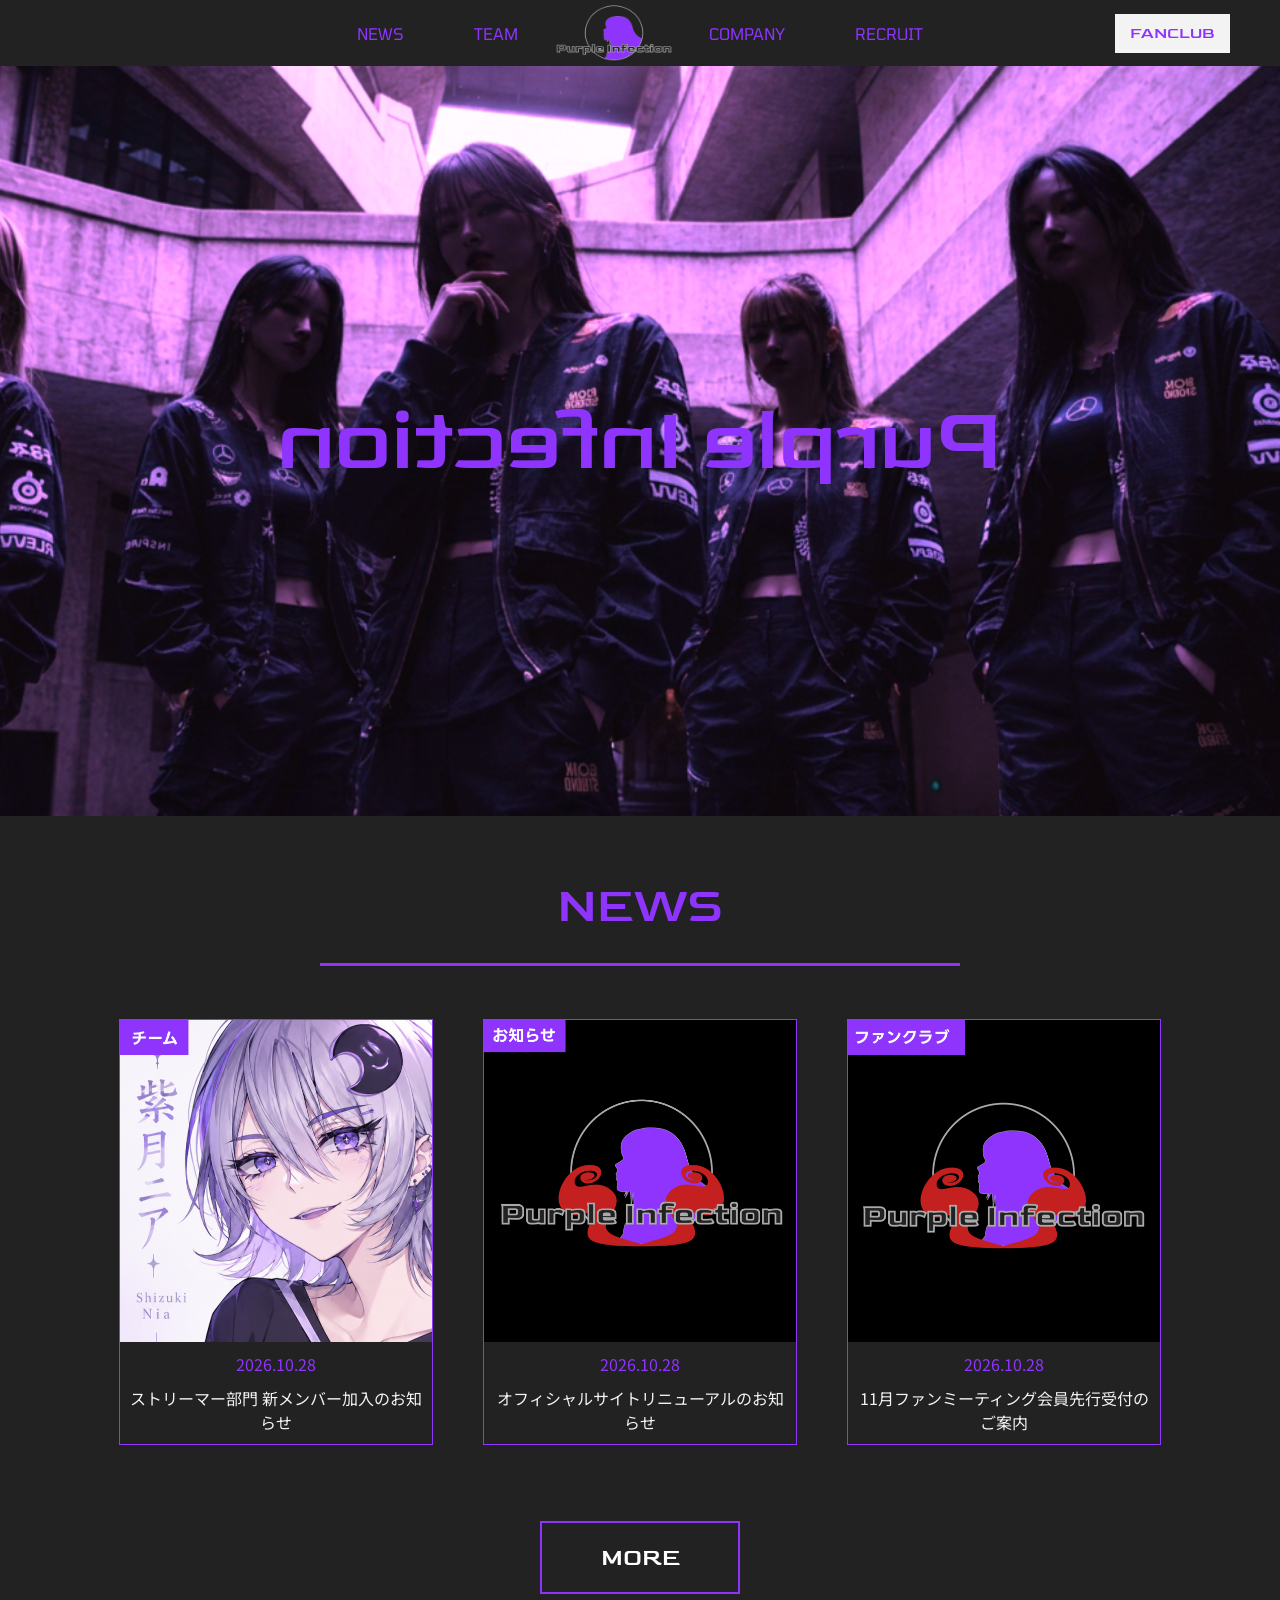
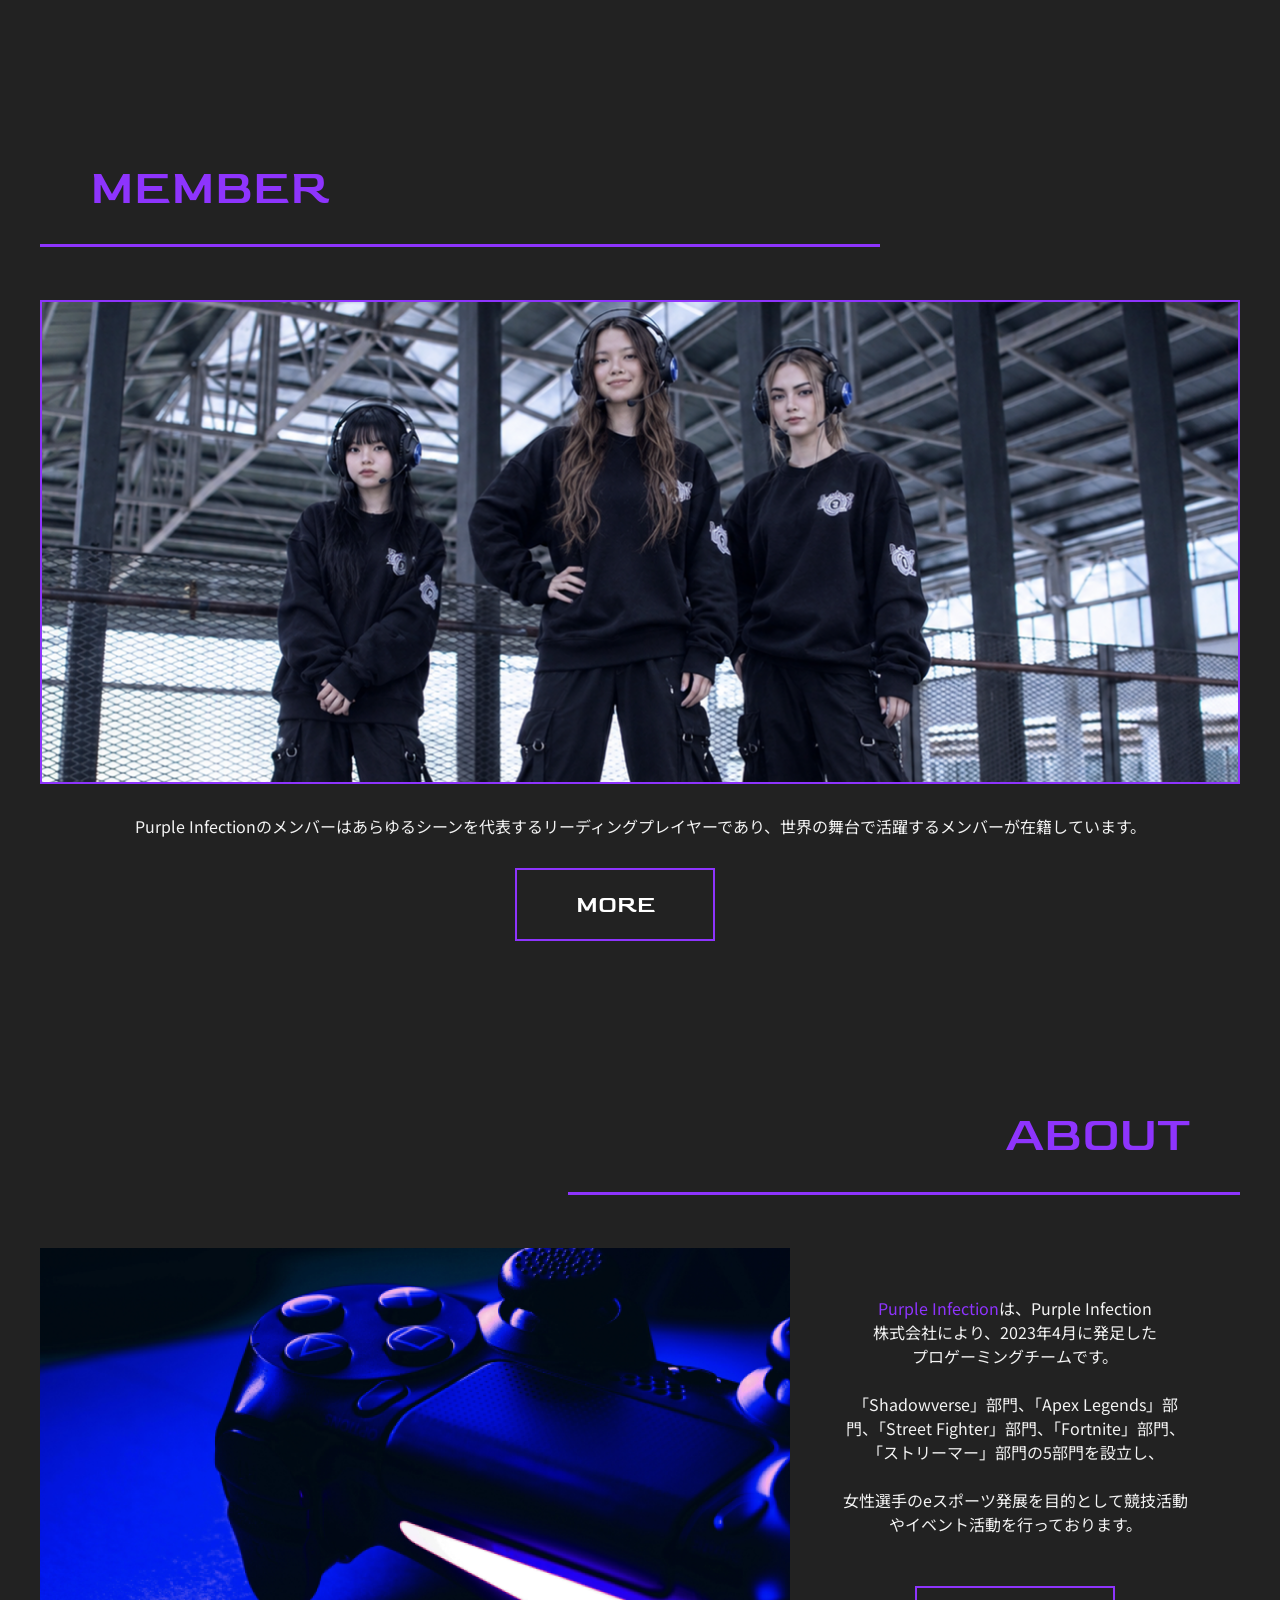
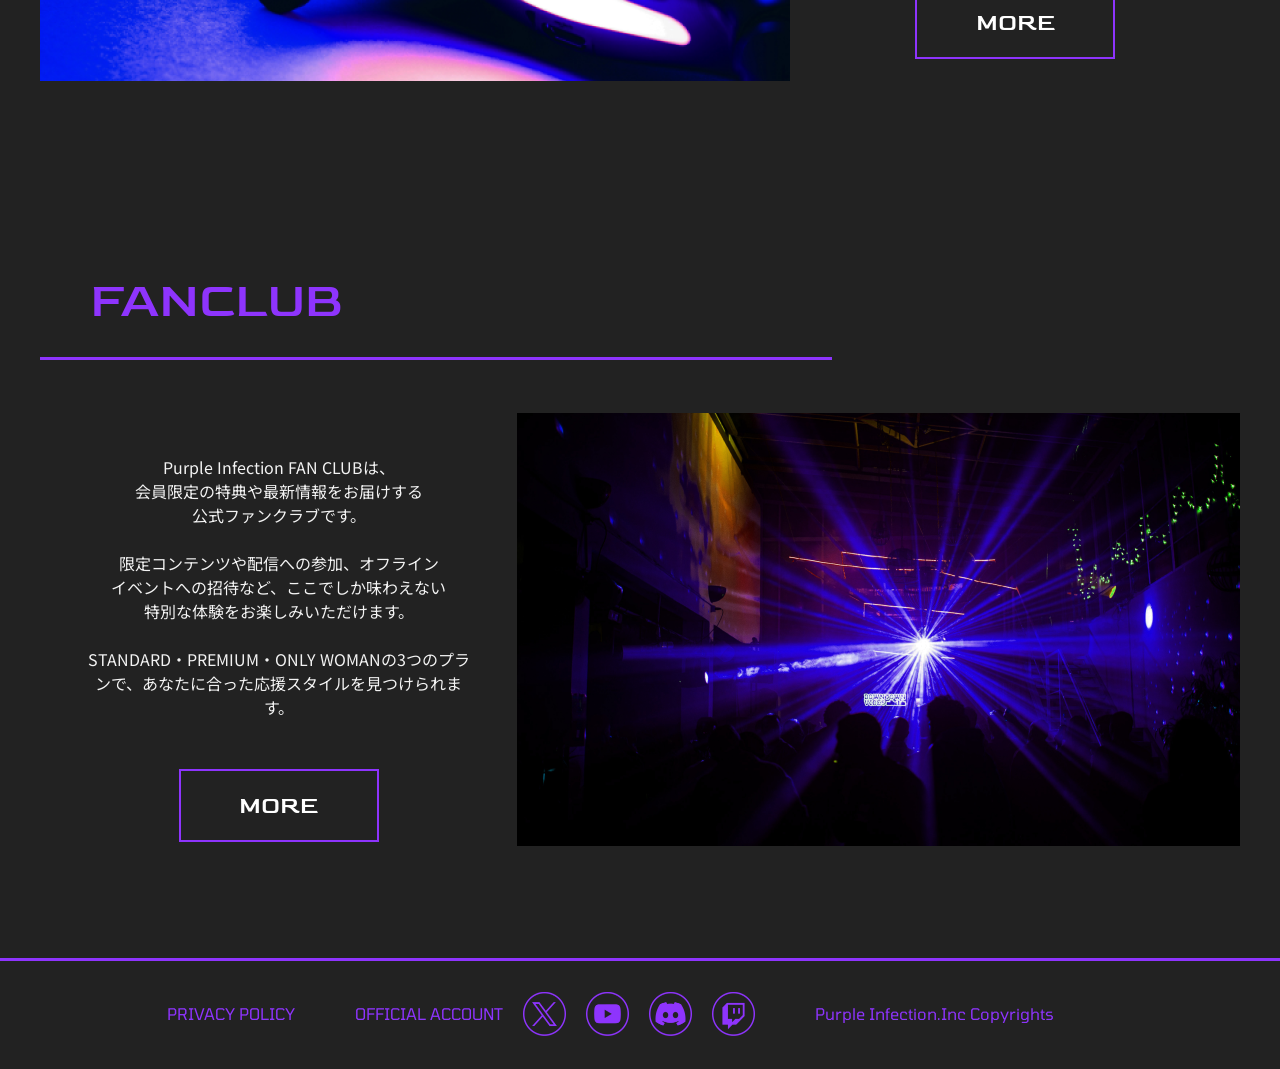
==== index.html @ f19fe0ed "tobi" ====
<!DOCTYPE HTML>
<html lang="ja">
<head>
<meta charset="utf-8">
<title>タイトル</title>
<link href="css/reset.css" rel="stylesheet">
<link href="css/style.css" rel="stylesheet">

<link rel="preconnect" href="https://fonts.googleapis.com">
<link rel="preconnect" href="https://fonts.gstatic.com" crossorigin>
<link href="https://fonts.googleapis.com/css2?family=Goldman:wght@400;700&family=LINE+Seed+JP&family=Noto+Sans+JP:wght@100..900&family=Tomorrow:ital,wght@0,100;0,200;0,300;0,400;0,500;0,600;0,700;0,800;0,900;1,100;1,200;1,300;1,400;1,500;1,600;1,700;1,800;1,900&display=swap" rel="stylesheet">

<!--jQuery本体-->
<script src="https://code.jquery.com/jquery-3.6.0.min.js" integrity="sha256-/xUj+3OJU5yExlq6GSYGSHk7tPXikynS7ogEvDej/m4=" crossorigin="anonymous"></script>

<!-- 必ず上のjQueryライブラリを読み込んでから -->
<script src="js/mgGlitch-sample/mgGlitch.min.js"></script>
<!-- 公式サイト -->
<!-- https://github.com/hmongouachon/mgGlitch -->

</head>

<body>
    <header class="header">
    <nav class="mega-menu-container">
        <ul class="nav-list">
            <li class="nav-item">
                <a href="#" class="nav-link">NEWS</a>
                <div class="mega-menu fade">
                    <div class="mega-menu-content">
                        <div class="mega-menu-section">
                            <ul>
                                <li><a href="/news_top/index.html">NEWS</a></li>
                            </ul>
                        </div>
                        <div class="mega-menu-section">
                            <ul>
                                <li><a href="/about/index.html">ABOUT</a></li>
                                <li><a href="/member/index.html">MEMBER</a></li>
                            </ul>
                        </div>
                        <div class="mega-menu-section">
                            <ul>
                                <li><a href="/company/index.html">COMPANY</a></li>
                                <li><a href="#">CONTACT</a></li>
                                <li><a href="/privacy/index.html">PRIVACY POLICY</a></li>
                            </ul>
                        </div>
                        <div class="mega-menu-section">
                            <ul>
                                <li><a href="/recruit/index.html">RECRUIT</a></li>
                            </ul>
                        </div>
                    </div>
                </div>
            </li>
            <li class="nav-item">
                <a href="/member/index.html" class="nav-link">TEAM</a>
                <div class="mega-menu fade">
                    <div class="mega-menu-content">
                        <div class="mega-menu-section">
                            <ul>
                                <li><a href="/news_top/index.html">NEWS</a></li>
                            </ul>
                        </div>
                        <div class="mega-menu-section">
                            <ul>
                                <li><a href="/about/index.html">ABOUT</a></li>
                                <li><a href="/member/index.html">MEMBER</a></li>
                            </ul>
                        </div>
                        <div class="mega-menu-section">
                            <ul>
                                <li><a href="/company/index.html">COMPANY</a></li>
                                <li><a href="#">CONTACT</a></li>
                                <li><a href="/privacy/index.html">PRIVACY POLICY</a></li>
                            </ul>
                        </div>
                        <div class="mega-menu-section">
                            <ul>
                                <li><a href="/recruit/index.html">RECRUIT</a></li>
                            </ul>
                        </div>
                    </div>
                </div>
            </li>

            <div class="logo-area">
                <a href="/index.html" class="logo-btn"><img src="/img/logo1.png" class="logo" width="121" height="64"></a>
            </div>

            <li class="nav-item" >
                <a href="#" class="nav-link">COMPANY</a>
                <div class="mega-menu fade">
                    <div class="mega-menu-content">
                        <div class="mega-menu-section">
                            <ul>
                                <li><a href="/news_top/index.html">NEWS</a></li>
                            </ul>
                        </div>
                        <div class="mega-menu-section">
                            <ul>
                                <li><a href="/about/index.html">ABOUT</a></li>
                                <li><a href="/member/index.html">MEMBER</a></li>
                            </ul>
                        </div>
                        <div class="mega-menu-section">
                            <ul>
                                <li><a href="/company/index.html">COMPANY</a></li>
                                <li><a href="#">CONTACT</a></li>
                                <li><a href="/privacy/index.html">PRIVACY POLICY</a></li>
                            </ul>
                        </div>
                        <div class="mega-menu-section">
                            <ul>
                                <li><a href="/recruit/index.html">RECRUIT</a></li>
                            </ul>
                        </div>
                    </div>
                </div>
            </li>
            <li class="nav-item">
                <a href="#" class="nav-link">RECRUIT</a>
                <div class="mega-menu fade">
                    <div class="mega-menu-content">
                        <div class="mega-menu-section">
                            <ul>
                                <li><a href="/news_top/index.html">NEWS</a></li>
                            </ul>
                        </div>
                        <div class="mega-menu-section">
                            <ul>
                                <li><a href="/about/index.html">ABOUT</a></li>
                                <li><a href="/member/index.html">MEMBER</a></li>
                            </ul>
                        </div>
                        <div class="mega-menu-section">
                            <ul>
                                <li><a href="/company/index.html">COMPANY</a></li>
                                <li><a href="#">CONTACT</a></li>
                                <li><a href="/privacy/index.html">PRIVACY POLICY</a></li>
                            </ul>
                        </div>
                        <div class="mega-menu-section">
                            <ul>
                                <li><a href="/recruit/index.html">RECRUIT</a></li>
                            </ul>
                        </div>
                    </div>
                </div>
            </li>
            <li class="nav-item-cta">
                <a href="/fanclub/index.html" class="nav-link-cta">FANCLUB</a>
            </li>
        </ul>
    </nav>
    </header> 
    
    <div id="mv">
            <div id="mv-image">
                <h1>Purple Infection</h1>
            </div>
    </div>


    <section class="news_top">
        <h2 class="section_header">NEWS</h2>
        <hr class="top_news_line"></hr>

        <div class="news_content">
            <div class="news_flame">
                <div class="news_icon">
                    <img src="img/top-news1.png" alt="" width="312" height="322" >
                </div>
                <div class="news_text_area">
                    <p class="release">2026.10.28</p>
                    <p>ストリーマー部門 新メンバー加入のお知らせ</p>
                </div>
            </div>
            <div class="news_flame">
                <div class="news_icon">
                    <img src="img/top-news2.png" alt="" width="312" height="322" >                    
                </div>
                <div class="news_text_area">
                    <p class="release">2026.10.28</p>
                    <p>オフィシャルサイトリニューアルのお知らせ</p>
                </div>
            </div>
            <div class="news_flame">
                <div class="news_icon">
                    <img src="img/top-news3.png" alt="" width="312" height="322" >                    
                </div>
                <div class="news_text_area">
                    <p class="release">2026.10.28</p>
                    <p>11月ファンミーティング会員先行受付のご案内</p>
                </div>
            </div>
        </div>

        <div class="btn_area">
            <a href="/news_top/index.html" class="explore_btn"><span class="explore_text">MORE</span></a>
        </div>
    </section>


    <section class="member_top">
        <h2 class="section_header">MEMBER</h2>
        <hr class="top_member_line"></hr>

        <div class="member_content">
            <img src="/img/top-member.png" width="1200" height="484">
            <p>Purple Infectionのメンバーはあらゆるシーンを代表するリーディングプレイヤーであり、世界の舞台で活躍するメンバーが在籍しています。</p>
        </div>

        <div class="member_btn">
            <div class="btn_area">
                <a href="/member/index.html" class="explore_btn"><span class="explore_text">MORE</span></a>
            </div>
        </div>
    </section>


    <section class="about_top">
        <h2 class="section_header">ABOUT</h2>
        <hr class="top_about_line"></hr>

        <div class="about_content">
            
            <div class="about_left">
                <img src="/img/top-about.png" width="750" height="433" >
            </div>

            <div class="about_right">
                <p><span>Purple Infection</span>は、Purple Infection<br>株式会社により、2023年4月に発足した<br>プロゲーミングチームです。<br><br>「Shadowverse」部門、「Apex Legends」部門、「Street Fighter」部門、「Fortnite」部門、<br>「ストリーマー」部門の5部門を設立し、<br><br>女性選手のeスポーツ発展を目的として競技活動やイベント活動を行っております。</p>

                <div class="about_btn">
                    <div class="btn_area">
                        <a href="/about/index.html" class="explore_btn"><span class="explore_text">MORE</span></a>
                    </div>
                </div>
            </div>
        </div>
    </section>



    <section class="fanclub_top">
        <h2 class="section_header">FANCLUB</h2>
        <hr class="top_fanclub_line"></hr>

        <div class="fanclub_content">
            
            <div class="fanclub_left">
                <p>Purple Infection FAN CLUBは、<br>会員限定の特典や最新情報をお届けする<br>公式ファンクラブです。<br><br>限定コンテンツや配信への参加、オフライン<br>イベントへの招待など、ここでしか味わえない<br>特別な体験をお楽しみいただけます。<br><br>STANDARD・PREMIUM・ONLY WOMANの3つのプランで、あなたに合った応援スタイルを見つけられます。</p>

                <div class="fanclub_btn">
                    <div class="btn_area">
                        <a href="/fanclub/index.html" class="explore_btn"><span class="explore_text">MORE</span></a>
                    </div>
                </div>
            </div>

            <div class="fanclub_right">
                <img src="img/top-fanclub.png" width="723" height="433">
            </div>
        </div>
    </section>

    <footer>
        <hr class="top_footer_line"></hr>
        <div class="footer_area">
            <ul class="footer_list">
                <li><a href="/privacy/index.html">PRIVACY POLICY</a></li>
                <li><p>OFFICIAL ACCOUNT</p></li>
                <li><a href="#"><img src="/img/x_logo.png" width="43" height="44"></a></li>
                <li><a href="#"><img src="/img/youtube_logo.png" width="43" height="44" ></a></li>
                <li><a href="#"><img src="/img/discord_logo.png" width="43" height="44"></a></li>
                <li><a href="#"><img src="/img/twitch_logo.png" width="43" height="44"></a></li>
                <li><p>Purple Infection.Inc Copyrights</p></li>
                <li></li>
            </ul>
        </div>
    </footer>


    <script>
        $(function(){
            $('#mv-image').mgGlitch({
                // trueならプラグインを終了
                destroy : false, 
                // falseならグリッチ処理を停止
                glitch: true, 
                // falseなら拡縮を終了
                scale: false, 
                // falseで画像の混乱を終了  
                blend : true, 
                // エフェクトタイプを指定
                blendModeType : "overlay",
                // 1つ目のグリッチ用要素の最短ディレイ秒数
                glitch1TimeMin : 400, 
                // 1つ目のグリッチ用要素の最長ディレイ秒数
                glitch1TimeMax : 900,
                // 2つ目のグリッチ用要素の最短ディレイ秒数
                glitch2TimeMin : 120, 
                // 2つ目のグリッチ用要素の最長ディレイ秒数
                glitch2TimeMax : 400, 
                zIndexStart: 3
            });
        });
    </script>

</body>

</html>
---- css/style.css ----
@charset "utf-8";
/* CSS Document */

header a:link{text-decoration: none;color:#8E34FD;}
header a:visited{text-decoration: none;color:#8E34FD;}
header a:hover{text-decoration: none;color: #F3F3F3; background-color:#8E34FD;}
header a:active{text-decoration: none;color: #F3F3F3;}

a{
    text-decoration: none;
}

body{
    background-color: #222222;
}


/* ----------------------------
            ヘッダー
--------------------------------*/
header {
    position: sticky;
    top: 0;
    z-index: 9999;
}

.mega-menu-container {
    background: #222222;
    padding: 0 20px;
}

.nav-list {
    list-style: none;
    display: flex;
    align-items: center;
    justify-content: center;
}

/* .nav-item {
    position: relative;
}
 */
.nav-link {
    display: block;
    padding: 20px 15px;
    color: #8E34FD;
    text-decoration: none;
    font-weight: 500;
    transition: background-color 0.3s ease;
    margin:0 20px;

    font-family: "Tomorrow", sans-serif;
    font-weight: 400;
    font-style: normal;
}


.nav-link:hover {
    background: rgba(255, 255, 255, 0.1);
}

.mega-menu {
    position: absolute;
    top: 64px;
    left: 50%;
    transform: translateX(-50%) translateY(-10px);
    width: 100vw;
    background: #222222;
    border-top: 1px solid #e1e5e9;
    box-shadow: 0 8px 25px rgba(0, 0, 0, 0.15);
    opacity: 0;
    visibility: hidden;
    transition: all 0.3s ease;
    z-index: 1000;
}

.nav-item:hover .mega-menu {
    opacity: 1;
    visibility: visible;
    transform: translateX(-50%) translateY(0);
}

.mega-menu-content {
    display: flex;
    padding: 30px;
}

.mega-menu-section:nth-child(1){
    margin-left: 400px;
}

.mega-menu-section:nth-child(2){
    margin-left: 80px;
}

.mega-menu-section:nth-child(3){
    margin-left: 175px;
}

.mega-menu-section:nth-child(4){
    margin-left: 32px;
}

.mega-menu-section ul {
    list-style: none;
}

.mega-menu-section li {
    margin: 8px 0;
}

.mega-menu-section a {
    color: #8E34FD;
    text-decoration: none;
    font-size: 14px;
    transition: color 0.2s ease;

    font-family: "Tomorrow", sans-serif;
    font-weight: 400;
    font-style: normal;
}

.mega-menu-section a:hover {
    color: #667eea;
}

.logo{
    margin-top: 2px;
}

.logo-btn a:link {
    text-decoration: none;
}
.logo-btn a:hover {
    text-decoration: none;
}
.logo-btn a:link{text-decoration: none;color:#8E34FD;}
.logo-btn a:visited{text-decoration: none;color:#8E34FD;}
.logo-btn a:hover{text-decoration: none;color: #F3F3F3; background-color:#8E34FD;}
.logo-btn a:active{text-decoration: none;color: #F3F3F3;}


.nav-item-cta{
    position: absolute;
    right: 0;
    margin-right: 50px;
    background-color: #F3F3F3;
    height: fit-content;
}

.nav-link-cta {
    display: block;
    padding: 10px 15px;
    color: #8E34FD;
    text-decoration: none;
    font-weight: 500;
    transition: background-color 0.3s ease;

    font-family: "Goldman", sans-serif;
    font-weight: 400;
    font-style: normal;
}



/* ----------------------------
            フッター
--------------------------------*/
.footer_area{
    height: 75px;
    padding: 10px 80px;
}

.footer_list{
    display: flex;
    gap: 60px;
    justify-content: center;
    list-style: none;

    a{
        font-family: "Tomorrow", sans-serif;
        font-weight: 400;
        font-style: normal;
        color: #8E34FD;
    }

    p{
        font-family: "Tomorrow", sans-serif;
        font-weight: 400;
        font-style: normal;
        color: #8E34FD;
    }

    img{
        margin-left: -40px;
        margin-top: -12px;
    }
}

.top_footer_line{
    width: 100%;
    margin-bottom: 33px;
}




/* ----------------------------
            mv
--------------------------------*/
#mv{
    width: 100%;
    height: fit-content;
    background-color: #222222;
}

#mv-image{
    width: 100%;
    height: 750px;
    background-image: url(/img/mv.png);
    background-size: cover;
    position: absolute;
    right: 0;
    left: 0;
    margin: 0 auto;
    display: flex;
    flex-direction: column;
    justify-content: center;
    align-items: center;
}

h1{
    font-size: 88px;
    color: #8E34FD;
    font-family: "Goldman", sans-serif;
    font-weight: 500;
    font-style: normal;
}



/* ----------------------------
            TOP共通
--------------------------------*/
.section_header{
    font-size: 48px;
    color: #8E34FD;
    font-family: "Goldman", sans-serif;
    font-weight: 500;
    font-style: normal;
    margin-bottom: 15px;
}

p{
    font-size: 16px;
    color:#F3F3F3;
    font-family: "Noto Sans JP", sans-serif;
    font-weight: 400;
    font-style: normal;
    text-align: center;
}



/* ----------------------------
            TOP_NEWS
--------------------------------*/
.news_top{
    margin-top: 800px;
    margin-bottom: 150px;

    h2{
    text-align: center;
    }
}

hr{
    background-color:#8E34FD;
    border: none;
    height: 3px; 
}

.top_news_line{
    width: 50%;
    margin: 0 auto;
    margin-bottom: 53px;
}

.news_content{
    display: flex;
    justify-content: center;
    gap: 50px;
    margin-bottom: 76px;
}

.news_flame{
    border: 1px solid #8E34FD;
    width: 314px;
}


.news_text_area{ 
    padding: 10px;

    .release{
        color:#8E34FD;
        margin-bottom: 10px;
    }
}





/* ----------------------------
            TOP_MEMBER
--------------------------------*/
.member_top{
    width: 1200px;
    margin: 0 auto;
    margin-bottom: 150px;

    h2{
    margin-left: 50px;
    }
}

.top_member_line{
    width: 70%;
    margin-bottom: 53px;
}

.member_content {

    img{
        margin-bottom: 30px;
        border: 2px solid #8E34FD;
    }

    p{
        margin-bottom: 30px;
    }
}

.member_btn{
    display: flex;
    justify-content: right;
    margin-right: 50px;
}



/* ----------------------------
            TOP_ABOUT
--------------------------------*/
.about_top{
    width: 1200px;
    margin: 0 auto;
    margin-bottom: 150px;

    h2{
        text-align: right;
        margin-right: 50px;
    }
}

.top_about_line{
    width: 56%;
    margin-bottom: 53px;
    margin-left: auto;
}

.about_content{
    display: flex;

    .about_right{
        padding: 48px;

        p{
            margin-bottom: 50px;

            span{
                color: #8E34FD;
            }
        }
    }
}

.member_btn{
    display: flex;
    justify-content: center;
}




/* ----------------------------
            TOP_FANCLUB
--------------------------------*/
.fanclub_top{
    width: 1200px;
    margin: 0 auto;
    margin-bottom: 70px;


    h2{
        text-align: left;
        margin-left: 50px;
    }
}

.top_fanclub_line{
    width: 66%;
    margin-bottom: 53px;
}

.fanclub_content{
    display: flex;
}

.fanclub_left{
    padding: 42px;

    p{
        margin-bottom: 50px;
        span{
            color: #8E34FD;
        }
    }
}

.fanclub_btn{
    display: flex;
    justify-content: center;
}





/* ----------------------------
                btn
--------------------------------*/
.btn_area{
    text-align: center;
}

.explore_btn {
    border: 2px solid #8E34FD;
    position: relative;
    top: 0;
    left: 0;
    background: #222222;
    padding: 20px 35px;
    min-width: 200px;
    display: inline-block;
    text-decoration: none;
    overflow: hidden;
}
.explore_btn span {
    position: relative;
    top: 0;
    left: 0;
    width: 100%;
    height: 100%;
    color: #fff;
    z-index: 1;
}
.explore_btn:before {
    content: "";
    width: 0%;
    height: 100%;
    background: #8E34FD;
    position: absolute;
    top: 0;
    left: 0;
    transition: 0.2s;
}
.explore_btn:hover:before {
    width: 100%;
}


.explore_text{
    font-size: 24px;
    color: #F3F3F3;
    font-family: "Goldman", sans-serif;
    font-weight: 500;
    font-style: normal;
}





/* ----------------------------
                cube
--------------------------------*/
.cube-area {
    background-color: #222222;
    margin: 0;
    height: 450px;
    display: flex;
    justify-content: center;
    align-items: center;
    overflow: hidden;
    font-family: 'Arial Black', sans-serif;
}

.animation-container {
    width: 200px;
    height: 200px;
    perspective: 1000px;
}

.cube {
    width: 100%;
    height: 100%;
    position: relative;
    transform-style: preserve-3d;
    animation: cubeRotate 10s infinite linear;
}

.cube-face {
    position: absolute;
    width: 200px;
    height: 200px;
    display: flex;
    justify-content: center;
    align-items: center;
    
    /* 文字の設定: 純白 */
    color: #9969f8;
    font-weight: bold;
    font-size: 28px;
    text-transform: uppercase;
    /* 文字を白く光らせて際立たせる */
    text-shadow: 0 0 10px #8E34FD, 0 0 20px rgba(255, 255, 255, 0.4);
    
    backface-visibility: visible;
    
    /* 背景グラデーション (#3624ff から #ff3c3c) */
    background: linear-gradient(135deg, rgba(54, 36, 255, 0.25), rgba(23, 14, 14, 0.25));
    
    /* 枠線グラデーション */
    border: 3px solid;
    border-image: linear-gradient(135deg, #3624ff, #c91cfd) 1;
    
    /* 外側と内側の光（青と赤の混合） */
    box-shadow: 0 0 20px rgba(54, 36, 255, 0.4), 
                inset 0 0 20px rgba(31, 23, 23, 0.4);
}

/* 3D 配置設定 */
.front  { transform: rotateY(0deg) translateZ(100px); }
.back   { transform: rotateY(180deg) translateZ(100px); }
.right  { transform: rotateY(90deg) translateZ(100px); }
.left   { transform: rotateY(-90deg) translateZ(100px); }
.top    { transform: rotateX(90deg) translateZ(100px); }
.bottom { transform: rotateX(-90deg) translateZ(100px); }

/* 回転アニメーション */
@keyframes cubeRotate {
    0% { transform: rotateX(0deg) rotateY(0deg); }
    100% { transform: rotateX(360deg) rotateY(360deg); }
}

/* 背景にうっすらと光を配置 */
.bg-glow {
    position: absolute;
    width: 500px;
    height: 500px;
    background: radial-gradient(circle, rgba(54, 36, 255, 0.1) 0%, rgba(255, 60, 60, 0.1) 50%, transparent 70%);
    filter: blur(80px);
    z-index: -1;
}

/* newstopページ(担当みさき) */

.newsbackground {
    background-color: #222222;
    display: grid;
    grid-template-columns: repeat(3, minmax(0, 1fr));
    column-gap: 16px;
    row-gap: 40px;

    width: 100%;
    max-width: 1000px;
    margin: 72px auto;
    padding: 0 16px;
    box-sizing: border-box;
}
.newsdiv{border: 3px solid #8E34FD;
    width: 100%;
    min-width: 0;
    box-sizing: border-box; 
    display: flex;
    flex-direction: column;
    overflow: hidden;
}
.newsphoto {
    width: 100%;
    overflow: hidden;
}

.newsphoto img {
    width: 100%;
    height: auto;
    display: block;
    object-fit: cover;
}
.flex{
    display: flex;
    justify-content: space-between;
    align-items: center;
    padding: 7px 8px ;
    gap: 4px;
    box-sizing: border-box;
}
.newsbox{background-color: #8E34FD;
}
.newsbox h4{ font-size: 8px;
      font-family: "Noto Sans JP", sans-serif;
      font-weight: 400;
      font-style: normal;
      color: #f3f3f3;  
      margin: 0;
    }   

.newsbox1{

    h5{font-family: "Noto Sans JP", sans-serif;
      font-weight: 400;
      font-style: normal;
      font-size: 12px;
      color:#8E34FD;
      margin: 0;
    }
}
.newsdiv2{
    padding: 8px;

    p{font-size: 16px;
      font-family: "Noto Sans JP", sans-serif;
      font-weight: 400;
      font-style: normal;
      color: #f3f3f3;  
      margin:3px 0;

    }
}
.tobu{
a {
  text-decoration: none;
  color: inherit;
}
}
/* 画面が小さい場合 */
@media screen and (max-width:600px){
    .newsbackground{
        grid-template-columns: repeat(2,minmax(0,1fr));
    }
}
@media screen and (max-width:400px){
    .newsbackground{
        grid-template-columns: 1fr;
    }
}

/* memberページ(担当みさき) */

.teammemberbackground{background-color: #222222;
}
.teammemberdiv{
    display: flex;
    gap: 132px;
    padding: 144px 100px 27px 100px; 
    justify-content: center;
}
.teammemberphoto{border:3px solid #8E34FD;
}
.teammemberdiv1{

    h3{font-family: "Tomorrow","Noto sans JP";
    color: #f3f3f3;
    font-size: 48px;
    font-weight: 500;
    line-height: 170%;
    letter-spacing: -2.2%;   
    }
    p{font-family: "Noto Sans JP", sans-serif;
      font-optical-sizing: auto;
      font-weight: 400;
      font-style: normal;
      font-size: 16px;
      color:#F3F3F3;
      text-align: left;
    }
}
.teammemberdiv2{
    display: flex;
    gap: 132px;
    padding: 0px 100px 27px 100px; 
    justify-content: center;
}
.teammemberdiv3{
    display: flex;
    gap: 132px;
    padding: 400px 100px 100px 100px; 
    justify-content: center;
}




/* news_contents2下層ページ(担当みさき) */

.dai{max-width:  1200px;
    margin: auto;
    margin-bottom: 24px;
    text-align: center;
}
.newsback{background-color: #222222;
}
.newsborder{border:3px solid #8E34FD;
    margin: 0px 100px 78px 100px;
}
.apextext{margin: 72px 100px 41px 100px;


    h2{font-size: 36px;
       font-family:"LINE Seed JP", sans-serif;
       font-weight: 400;
       font-style: normal; 
       margin:0 auto;
       text-align: center; 
     }
}
.apexparticipation{margin: 0px 100px 72px 100px;

    h2{font-size: 32px;
       font-family:"LINE Seed JP", sans-serif;
       font-weight: 400;
       font-style: normal;  
       color:#f2f2f2;
       margin:0 auto;
       text-align: center;
    }
}
.newsbutton{
    margin: 72px 0px 72px 0px;
}

/* news_contents1下層ページ(担当みさき) */

.oya{background-color: #222222;
    max-width:  1200px;
    margin: auto;
    margin-bottom: 24px;
    text-align: center;
}
 .newsphoto{
    border: 3px solid#8E34FD;
}
.newsphoto1{border: 3px solid#8E34FD;
    margin-bottom: 24px;
}
.box1{h2{margin:0 auto;
    text-align: center;
    font-family: "LINE Seed JP", sans-serif;
    font-weight: 400;
    font-style: normal;
    }
    margin: 148px 0 53px 0;
}
.box2{p{margin:0 auto;
    text-align: center;}
    margin-bottom: 100px;
}
.box4{h2{margin:0 auto;
    text-align: center;
    font-family: "LINE Seed JP", sans-serif;
    font-weight: 400;
    font-style: normal;
    }
    h3{margin:0 auto;
    text-align: center;
    font-family: "LINE Seed JP", sans-serif;
    font-weight: 400;
    font-style: normal;
    }
}
.box5{p{margin:0 auto;
    text-align: center;}
}
.box6{margin:48px 348px 48px 348px;
}
.box7{h2{margin:0 auto;
    text-align: center;
    font-family: "LINE Seed JP", sans-serif;
    font-weight: 400;
    font-style: normal;
    }
}
.box8{margin:60px 100px 102px 100px;
}
.box9{border: 3px solid#8E34FD;
    margin: 102px 416px 368px 416px;
    padding: 29px 50px 30px 100px;
}

   p{ font-family: "Noto Sans JP", sans-serif;
      font-optical-sizing: auto;
      font-weight: 400;
      font-style: normal;
      font-size: 16px;
      color:#F3F3F3;
   }

   h3{font-family:"Goldman", sans-serif;
      font-weight: 400;
      font-style: normal;
      color:#F3F3F3;
      font-size: 24px;
   }


/*about下層ページ(担当：ジョン)*/


.aboutbackground{
    background-color: #222222;
}

.abouttop{
    max-width:  1200px;
    margin: auto;
    margin-bottom: 24px;
    text-align: center;
}
.abouttoppicture{
    width: 362px;
    height: 244px;
    margin-bottom: 36px;
}

.aboutmidashih2{
    width: 460px;
    margin: auto;
    text-align: center;   
    margin-bottom: 36px;
}

   h2{
    font-family: "Tomorrow","Noto sans JP";
    color: #8E34FD;
    font-size: 60px;
    font-weight: 500;
    line-height: 170%;
    letter-spacing: -2.2%;   
}

.aboutkomidashih{
    font-size: 24px;
    font-weight: 200;
    color: #8E34FD;
    width: 725px;
    margin: auto auto 83px auto;

}

.abouthonnbun{
    color: #F3F3F3;
    width:634px;  
    display:block;
    margin: auto;
    line-height: 2.2;
 p{text-align: center;  
    }
}

.abouthistorymidashi{
    font-family: "Tomorrow","Noto sans JP";
    color: #8E34FD;
    font-size: 60px;
    font-weight: 500;
    letter-spacing: -2.2%;
    margin-top: 180px;
    h2{text-align: center;
    margin-bottom: -25px;}
    
}

.abouthistory{
    display:flex;
    justify-content: center;
    margin-top: 100px;
    line-height: 1.9;
    
}

.historydate{
    color: #F3F3F3;
    list-style: none;

}

.historydate li{
    padding-left: 200px;
    padding-right: 50px;
 
}

.historystory{
    color: #F3F3F3;
    list-style: none;
    margin-bottom: 200px;
}






/*Privacy Policy下層ページ(担当：ジョン)*/


.PrivacyPolicy{
    width:1200px;
    background-color: #222222;
     margin: auto;   
}

.PPtext{
    width:1000px;    
    color: #F3F3F3;
    margin: 0 auto;
    text-align: center;  
    padding-top: 40px;
    padding-bottom: 130px;
}



.housin{
    width:1000px; 
    color: #F3F3F3;
    margin: 0 auto;   
    h2{
        margin-bottom: 52px;
    }
    ul{
        padding-bottom: 130px;        
    }
    li{margin-left: 1em;
   }
}

.hitotudake{
    margin-top: 16px;
}



.toriatukai{
    width:1000px; 
    color: #F3F3F3;
    margin: 0 auto;   
    h2{
    padding-bottom: 52px;
    }
    h3{
        padding-bottom: 10px;
    }
    p{
        padding-bottom: 28px;
    }
}

.shirushi1{
    color: #F3F3F3;
    width:1000px; 
    margin: auto;
    text-align: center; 
    h5{
        color: #F3F3F3;
        margin: 0 auto 28px auto;
        text-align: center;  
    }
    p{
        margin-bottom: 28px;
    }
}

.kojinjyouhou-2{
    color: #F3F3F3;
    width:1000px; 
     margin: auto;
     h3{
        margin-bottom: 10px;
  
     }
}

.kjpurpose-1{
    h4{
        font-family: "Goldman";
        font-size: 20px;
        padding-top: 14px;
    }
}

.kjpurpose-1-ul{
    margin-top: 14px;
    padding-left: 2em;  
}

.kjpurpose-2{ 
    h4{
         font-family: "Goldman";
        font-size: 20px;
        padding-top: 14px;
    }

.kjpurpose-2-ul{
        margin-top: 14px;
        padding-left: 2em;  
         }
  }

  .kjpurpose-3{ 
    h4{
        font-size: 20px;
        padding-top: 14px;
    }

.kjpurpose-3-ul{
        margin-top: 14px;
        padding-left: 2em;  
         }
  }

  .kjpurpose-4{ 
    h4{
         font-family: "Goldman";
        font-size: 20px;
        padding-top: 14px;
    }

.kjpurpose-4-ul{
        margin-top: 14px;
        padding-left: 2em;  
         }
  }

  .kjpurpose-5{ 
    h4{
         font-family: "Goldman";
        font-size: 20px;
        padding-top: 14px;
    }

.kjpurpose-5-ul{
        margin-top: 14px;
        padding-left: 2em;  
         }
  }

  .kjpurpose-6{ 
    h4{
         font-family: "Goldman";
        font-size: 20px;
        padding-top: 14px;
    }

.kjpurpose-6-ul{
        margin-top: 14px;
        padding-left: 2em;  
         }
  }

  .kjpurpose-7{ 
    h4{
         font-family: "Goldman";
        font-size: 20px;
        padding-top: 14px;     
    }

.kjpurpose-7-ul{
        margin-top: 14px;
        padding-left: 2em;  
        margin-bottom: 28px;
         }
  }

  .kojinjyouhou-3{
        width:1000px; 
    color: #F3F3F3;
    margin: 0 auto;   
    
    h3{
        padding-bottom: 10px;
    }
    p{
        padding-bottom: 24px;
    }
  }

  .shirushi2{
        width:1000px; 
        color: #F3F3F3;
        margin: 0 auto;   
    h5{
        margin: 0 auto 28px auto;
        text-align: center;  
  }
}

.shirushi2 ul{
     padding-left: 2em;  
}

.kojinjyouhou-4{
        width:1000px; 
    color: #F3F3F3;
    margin: 28px auto 0 auto;   
    
    h3{
        padding-bottom: 10px;
    }
    p{
        padding-bottom: 24px;
    }
  }

  .kojinjyouhou-5{
        width:1000px; 
    color: #F3F3F3;
    margin:  0 auto;   
    
    h3{
        padding-bottom: 10px;
    }
    p{
        padding-bottom: 24px;
    }
  }

  .kojinjyouhou-6{
        width:1000px; 
    color: #F3F3F3;
    margin: 0 auto 120px auto;   
    
    h3{
        padding-bottom: 10px;
    }
    p{
        padding-bottom: 24px;
    }
  }





  /*company下層ページ(担当：ジョン)*/


.cmpbackground{
    background-color: #222222;
  }
 
.cmptop{
    
    width: 1200px; 
    margin: 0 auto;
    display: flex;
    margin-top: 50px;
    margin-left: 280px;
}

.missionvertical{
    transform: rotate(270deg);
    width:550px;
    height:100px;
    margin-top: 250px; 
    border-bottom: 1px solid #8E34FD;
    margin-right: 200px; 
    margin-left: -90px;
}
.missionvertical h2{
        font-family: "Goldman";
        letter-spacing: 0.1em;
        margin-left: 120px;

}

.cmpsec1{
    width:1000px;
    
    margin-left: -500px;
}

.cmptitle1{
    margin-bottom: 80px;
    margin-left: -100;
}

.cmptitle1 h2{
    margin-left: 100px;
}

.messagespace{
    margin-bottom: 20px;
}

.messagelastspace{
    margin-bottom: 70px;
}

.cmpsec1btn{
    margin-left: 750px;
}

.cmptitle2{
    margin-top: 116px;
    margin-bottom: 90px ;   
}

.cmptitle2 h2{
    text-align: center;
}

.cmpsec2message{
    line-height: 2.5;
}

.fourimportant{
    max-width:1000px;
    margin: 0 auto;
    padding-top: 75px;
    display: flex;
    justify-content: space-between;
}   

.ipbox{
    border: 1px solid #8E34FD;
    width:220px;
    height:124px;
    margin: auto;
    text-align: center;
}

.pictogram{
    width: 25px;
    height: 36px;
    text-align: center;
    margin-top: 10px;
    padding-bottom: 12px;

}

.important1phraseJP{
    font-size: 17px;
    text-align: center;
     padding-bottom: 12px;
}

.important1phraseEG{
    text-align: center;
     padding-bottom: 12px;
}

.middlev{
    margin-top: 150px;
    margin-bottom: 110px;
    text-align: center;
}

.Servicesection{
    margin-bottom: 114px;
   h2{ 
    text-align: center;
    }
}

.Servicekind{
    width: 1000px; 
  margin: 0 auto;
   
    margin-top: 110px;
}

.Servicesections{
    margin-bottom: 80px;
    
    display: flex;
    
}

.Serviceleft{
    
    width:300px;
    margin-right:71px ;

}

.Slefthigh{
    border-left: 5px solid #8E34FD;
    display: flex;

}

.Serviceno{

}

.titleno-1{
    font-family: "Goldman";
    font-size: 20px;
    padding-right: 5px;
}

.Stitle{

}

.Servicename{
    font-family: "Tomorrow","Goldman";
    font-weight:700;
    letter-spacing: 1.5;

}

.Servicename5{
    font-family: "Tomorrow","Goldman";
    font-weight:700;
    letter-spacing: -0.2em;
}

.Sleftlow{
    border-left: 5px solid #8E34FD;

}

.lowname{
    font-family: "Tomorrow";
    text-align: left;
    letter-spacing: -0.04em;
    color: #8E34FD;

}

.Serviceright{
    width:700px;
    text-align: left;

}

.righttext{
    text-align: left;
    position: relative;
    bottom: 4px;
    
}

.middleV{
    display: flex;
    justify-content: center;
    margin-bottom: 320px;
}

.middleleftV{
    margin-right:100px;
}

.CPbox{
    padding-top: 82px;
    display: flex;
    justify-content: center;
}

.CPboxleft{
    margin: auto 0;
    padding-right: 150px;
}

.CPboxright{
    width:600px;
  
}

.CPboxright p{
    line-height: 3;
}

.CPboxri-1{
    border-top: 1px solid #8E34FD;
    display: flex;
}



.CPboxri-1r{
    padding-left: 120px;
    width: 400px; 
}

.CPboxri-1r p{
     text-align: left;  
}

.CPboxri-3r{
    padding-left: 120px;
    width: 400px;
}

.CPboxri-3r p{
    text-align: left;  
    text-indent: -1em
}

.CPboxri-4r{
    padding-left: 120px;
    width: 400px;
}

.CPboxri-4r p{
    text-align: left;  
    text-indent: -2em
}

.companymap{
    margin-left: 220px;
    margin-bottom: 109px;
    
}

.map-container {
  width: 60%;
}

.map-container iframe {
  width: 60%;
  height: auto;
  aspect-ratio: 16 / 9; 
  border: 0;
}


.cpunder{
    display: flex;
    justify-content: center;
}
.cpunderright{
    margin-left: 100px;
    margin-right: 80px;
}


.career{
    margin-top: 30px;

}

.careertext{
    font-family: "Tomorrow";
    font-size: 24px;
    color: #8E34FD;
}

.EGtitle{
    margin-bottom: 10px;

}

.EGtitle h3{
    font-family: "Tomorrow";
    font-size: 40px;
}

.EGmessage{
    margin-bottom: 10px;

}

.EGmessage h4{
    font-family: "Tomorrow";
    font-size: 21px;
    color: #f2f2f2;
}

.cmpsec1btn{
    margin-left: -50px;
    transform: scale(0.8);
}

.cpfinalsection{
    margin-top: 150px;
   
}

.finalmessage{
    margin: auto;
    text-align: center;

}

.fmessetop{
    font-family: "Goldman";
    text-align: center;
    color: #f2f2f2;
}

.fmmiddlebox{
    display: flex;
    justify-content: center;
    margin-left: 25px;
}

.fmmiddlemesse h2{
    font-family: "Goldman";
    font-size: 48px;
}

.fmmiddle{
    margin-left: 6px;
    margin-right: 1px;
}

.fmmiddle1{
     font-family: "Goldman";
      font-size: 56px;
      color: #F3F3F3;
      margin-right: -10px;
}

.fmmiddlebtn{   
    transform: scale(0.8);
}

.fmlast{
    display: flex;
    width: 400px;
    margin: 0 auto;

}

.fmlastmesse{
    color: #f2f2f2; 

}

.fmlasttext{
    font-family: "Goldman";
    font-size: 20px;
}

.letterpict{
    margin-left: 10px;
    padding-bottom: 40px; 
}

.pictogramletter{  
}





@media (max-width: 760px) {
    .missionvertical{
        transform: none; 
        width: 100%;
        height: auto;

    }
    .missionvertical h2{
        margin-left: 0; 
    }
    .cmpsec1message p{
        margin-left: 0;
        text-align:left;

    }
    /* PC用の大きなマージンやマイナスマージンをすべてリセット */
    .cmptop {
        width: 100% !important;
        margin-left: 0 !important;
        padding: 0 20px;
        display: flex;
        flex-direction: column;
    }

    .missionvertical {
        transform: none;
        width: 100%;
        height: auto;
        margin: 0 auto 20px auto !important;
    }

    .missionvertical h2 {
        margin-left: 0 !important;
        text-align: center;
    }

    .cmpsec1 {
        width: 100% !important;
        margin-left: 0 !important;
        padding: 0 20px;
    }

    .cmptitle1 {
        margin-left: 0 !important;
    }

    .cmptitle1 h2,
    .cmptitle2 h2 {
        margin-left: 0 !important;
        text-align: center !important;
    }

    .cmpsec1message p {
        margin-left: 0 !important;
        text-align: left !important; /* 左寄せにする場合 */
    }

    .cmpsec1btn {
        margin-left: 0 !important;
        display: flex;
        justify-content: center;
    }


    .Servicesections{
        display: flex;
        flex-direction: column;
        
    }

    .Serviceleft{
        

    }

    .Serviceright{
        margin-top: 50px;
        margin-left: 20px;
        
    }

    .middleV{
        display: flex;
        flex-direction: column;
    }

    .middleleftV{
        max-width: 760px;
        margin-bottom: 50px;

    }

    .rightV{
        max-width: 760px;
    }

    .CPbox{
        display: flex;
        flex-direction: column;
        margin: 0 auto;
        padding-top: 0px !important;
       
    }

    .CPboxleft{
        padding-right: 0px !important;
        margin:50px 0px 50px 200px;

    }
   
   
}






/*contact下層ページ(担当：ジョン)*/

.formmaxarea{
}

.namebox{
    margin-bottom: 50px;
    margin-left: 150px;  
}

.namebox1{
    margin-top: 150px;
    margin-bottom: 50px;
    margin-left: 150px;
}

.namebox2{
    margin-bottom: 10px;
    margin-left: 150px;  
}



.highbox{
    display: flex;
    
}

.nameitem{
    
}

.nameitem-1{
    font-size: 20px;
    color: #f2f2f2;
    margin-right: 18px;   
}

.mastitem{
    background-color: #8E34FD;   
    
}

.mastitem-1{
    font-size: 20px;
    color: #f2f2f2;
}

.lowbox{
    width:1000px;

}

.mail-input {
    border: 2px solid #8E34FD;
  width: 100%;    
  max-width: 800px; 
  height: 60px;   
  padding: 12px 16px; 
  font-size: 24px;  
}

.tel-input{
    border: 1px solid #8E34FD;
    width: 100%;   
  max-width: 800px; 
  height: 60px;   
  padding: 12px 16px; 
  font-size: 24px;   
}

.mail-textarea {
    border: 2px solid #8E34FD;
    field-sizing: content;
    width: 100%; 
    max-width: 800px;   
    min-height: 300px;  
    max-height: 800px;   
    box-sizing: border-box;
    padding: 12px 16px;
    font-size: 24px;

}

input[type="checkbox"] {
    appearance: none;
  -webkit-appearance: none; /* Safariなどの古いブラウザ対応 */
  width: 30px;              /* 横幅（お好みで調整） */
  height: 30px;             /* 高さ（お好みで調整） */
  border: 2px solid #8E34FD;   /* 枠線の太さと色 */
  border-radius: 0;         /* 角を90度（直角）にする */
  background-color: #f2f2f2;   /* 背景色 */
  cursor: pointer;
  position: relative;
  vertical-align: middle;
}
    
input[type="checkbox"]#doui1:checked {
  background-color: #f2f2f2; 

}

input[type="checkbox"]#doui1:checked::after {
  content: "";
  position: absolute;
  top: 5px;
  left: 9px;
  width: 5px;
  height: 11px;
  border: solid #8E34FD; 
  border-width: 0 4px 4px 0;
  transform: rotate(45deg);
}

.checkbox_icon 
 input[type="checkbox"]#doui1:checked {
  background-color: #f2f2f2; 

}

.checkbox_icon input[type="checkbox"]#doui1:checked::after {
  content: "";
  position: absolute;
  top: 5px;
  left: 9px;
  width: 5px;
  height: 11px;
  border: solid  #8E34FD; 
  border-width: 0 4px 4px 0;
  transform: rotate(45deg);
}


.robobox{
    display: flex;
    justify-content: center;
    align-items: center;
    width:397px;
    height: 123px;
    background-color: #f2f2f2;
    margin-left: 150px;
    margin-bottom: 124px;
}

.robotext{
    width: 190px;
    height: 48px;
    text-align: left;
}

.robomoji{
    color: #222222;
    margin-left: 30px;
    text-align: left;
}

.btn_areact{
     text-align: center;
    width:455px;
    height:80px;
    border: 1px solid #8E34FD;
    
}


.explore_textct{
   

}




/*fanclub下層ページ(担当：山本)*/
.fan-top {
    margin: 0 auto;

}

.text2 {
    text-align: center;
    margin-top: 10px;
}

.text3 {
    margin-top: 10px
}

.VIO {
    color: #8E34FD;
}

.fan-top-btn {
    display: flex;
    gap: 50px;
    margin: 0 auto;
    margin-top: 60px;


    .btn_area1 {
        margin-left: 650px;

        .explore_btn {
            width: 262px;
            height: 100px;

        }

    }

    .btn_area2 {

        .explore_btn {
            width: 262px;
            height: 100px;

        }

    }

}


.benefits {
    margin-top: 70px;
}
.benefits-outer{
    max-width: 1200px;
    margin: 0 auto;
}
.benefits-line {
    background-color: #8E34FD;
    border: none;
    height: 2px;

}

.membership-benehits {
    color: #8E34FD;
    text-align: center;
    margin-top: 65px;
    font-family: "Tomorrow", "Noto sans JP";
}

.standard-top {
    color: #8E34FD;
    text-align: center;
    font-family: "Tomorrow", "Noto sans JP";
    margin-top: 70px;


}

.standard-text {
    text-align: center;
    margin-top: 24px;
    line-height: 1.8;

}

.premium-top {
    color: #8E34FD;
    text-align: center;
    font-family: "Tomorrow", "Noto sans JP";
    margin-top: 70px;
}

.premium-textbox {
    display: flex;
    flex-direction: column;
    align-items: center;
    margin-top: 24px;
}



.premium-text1 {
    margin-right: 500px;

}

.premium-text2 {
    margin-top: -26px;
    line-height: 1.8;
}

.premium-text3 {
    margin-left: 500px;
    margin-top: -58px;
    line-height: 1.8;
}




.onlywomen {
    color: #8E34FD;
    text-align: center;
    font-family: "Tomorrow", "Noto sans JP";
    margin-top: 70px;

}

.onlywomen-text2 {
    margin-right: 300px;
    margin-top: 24px;
    line-height: 1.8;
}

.onlywomen-text3 {
    margin-left: 300px;
    margin-top: -38px;
}


.benefits-line2 {
    background-color: #8E34FD;
    border: none;
    height: 2px;
    margin-top: 65px;

}

.SUBSCRIPTION {
    color: #8E34FD;
    text-align: center;
    margin-top: 65px;
    font-family: "Tomorrow", "Noto sans JP";
    margin-top: 65px;
}

.subscription-content {
    display: flex;
    flex-direction: row;
    padding: 0 100px;
    gap: 45px;
    
    margin-top: 40px;
}

.standard-plan {
    width: 300px;
    height: 500px;
    border: 1px solid #8E34FD;

}

.standard-plan-top {
    color: #8E34FD;
    text-align: center;
    font-size: 32px;
    margin-top: 20px;

}

.standard-plan-price {
    margin-top: 70px;

}

.price {
    color: #8E34FD;
    font-size: 50px;
    font-family: "Tomorrow", "Noto sans JP";

}


.standard-plan-contents {
    margin-top: 50px;
    line-height: 1.8;
}


.premium-plan {
    width: 300px;
    height: 500px;
    border: 1px solid #8E34FD;
}

.premium-plan-top {
    color: #8E34FD;
    text-align: center;
    font-size: 32px;
    margin-top: 20px;

}

.premium-plan-price {
    margin-top: 70px;

}

.premium-plan-contents {
    margin-top: 50px;
    line-height: 1.8;
}

.premium-plan-contents2 {
    margin-top: 50px;
    line-height: 1.8;
}

.onlywomen-plan {
    width: 300px;
    height: 500px;
    border: 1px solid #8E34FD;
}

.onlywomen-plan-top {
    color: #8E34FD;
    text-align: center;
    font-size: 32px;
    margin-top: 20px;
}

.onlywomen-plan-price {
    margin-top: 70px;

}

.onlywomen-plan-contents {
    margin-top: 50px;

}

.onlywomen-plan-contents2 {
    margin-top: 70px;
    line-height: 1.8;
}


.benefits-line3 {
    background-color: #8E34FD;
    border: none;
    height: 2px;
    margin-top: 70px;

}

.payment {
    color: #8E34FD;
    text-align: center;
    margin-top: 65px;
    font-family: "Tomorrow", "Noto sans JP";
    margin-top: 65px;

}

.payment-box {
    width: 950px;
    height: 75px;
    border: 3px solid #8E34FD;
    margin: 0 auto;
    margin-top: 26px;

}

.payment-text {
    text-align: center;
    margin-top: 20px;

}

.payment-plan {
    color: #8E34FD;
    text-align: center;
    margin-top: 65px;
    font-family: "Tomorrow", "Noto sans JP";
    margin-top: 65px;

}

.payment-plan-box {
    width: 950px;
    height: 75px;
    border: 3px solid #8E34FD;
    margin: 0 auto;
    margin-top: 26px;

}

.payment-plan-text {
    text-align: center;
    margin-top: 20px;
}


.fan-under {
    margin-top: 122px;
}

.fan-under-text {
    text-align: center;
    font-size: 16px;

}

.fan-under-text2 {
    text-align: center;
    font-size: 24px;
    margin-top: 24px;
    color: #F3F3F3;

}

.under-text {
    color: #8E34FD;
}

.fan-top-btn {
    display: flex;
    gap: 50px;
    margin: 0 auto;
    margin-top: 60px;


    .btn_area1 {
        margin-left: 550px;

        .explore_btn {
            width: 262px;
            height: 100px;

        }

    }

    .btn_area2 {

        .explore_btn {
            width: 262px;
            height: 100px;

        }

    }

}


/*recruit下層ページ(担当：山本)*/
.manager-outer{
    margin: 0 auto;
    margin-top: 100px;
    max-width: 1200px;
}

.manager-contents{
   

}

.manager-text{
    font-family:"LINE Seed JP", sans-serif;
    
    font-weight: 700;
    font-size: 38px;
    
}
.manager-logo{
    width: 106px;
    height: 38px;
    background-color:#8E34FD ;
    padding: 5px;
    margin-left: 1090px;
    margin-top: -30px;

}

.manager-hr1{
    background-color: #8E34FD;
    border: none;
    height: 2px;
    margin-top: 30px;
}

.manager-details p{
    
    text-align: start;
    margin-top: 15px;

}

.manager-details h3{
    
    text-align: start;
    margin-top: 50px;
    color: #8E34FD;
    font-family:"LINE Seed JP", sans-serif;
    font-size: 28px;

}

.manager-details ul{
    margin-left: 50px;
    text-align: start;
    margin-top: 25px;
    margin-bottom: 25px;
    color: #F3F3F3;

}

.process-img{
    margin: 0 auto;
    max-width: 1200px;
    margin-left: 300px;
    margin-top: 100px;
}
/*recruit form下層ページ(担当：山本)*/

.application-form-container {
  max-width: 1200px;
  margin: 0 auto;
  margin-top:0px;
}

/* 2カラムレイアウト（グリッド） */
.form-grid {
  display: grid;
  grid-template-columns: 1fr 1fr;
  row-gap: 15px;
  column-gap: 170px;
}

.form-group {
  margin-bottom: 24px;
}

.form-group.full-width {
  grid-column: span 2;
  margin-top: 40px;
}

/* ラベル関連 */
.form-label {
  display: block;
  font-size: 14px;
  font-weight: bold;
  margin-bottom: 8px;
  color: #ffffff;
  
}

/* 必須バッジ */
.badge.required {
  background-color: #8E34FD;
  color: #ffffff;
  font-size: 10px;
  padding: 2px 6px;
  border-radius: 3px;
  margin-left: 12px;
  vertical-align: 2px;
}


.badge.required1{
  background-color: #8E34FD;
  color: #ffffff;
  font-size: 10px;
  padding: 2px 6px;
  border-radius: 3px;
  margin-left: 12px;
  vertical-align:5px;
  
}
/* 入力フィールド・テキストエリア共通 */
.form-input, .form-textarea {
  width: 100%;
  padding: 12px 16px;
  background-color: #ffffff;
  border: 3px solid #8E34FD;
  border-radius: 2px;
  color: #333333;
  font-size: 14px;
  box-sizing: border-box;
}

.form-input::placeholder, .form-textarea::placeholder {
  color: #9ca3af;
}

.form-file {
  width: 100%;
  padding: 8px;
  background-color: #ffffff;
  border: 1px solid #8E34FD;
  border-radius: 4px;
  color: #333333;
  font-size: 14px;
  box-sizing: border-box;
}

.form-note {
  display: block;
  font-size: 11px;
  color: #9ca3af;
  margin-top: 4px;
}



/* ラジオボタン */
.radio-group {
  display: flex;
  gap: 24px;
  margin-top: 20px;
}


.radio-group label {
  display: flex;
  align-items: center;
  gap: 15px;
  font-size: 14px;
  cursor: pointer;
}

.radio-group input[type="radio"]{
    transform: scale(1.5);
    accent-color:#8E34FD;
    border-color: #8E34FD;
}


/* プライバシーポリシー */
.privacy-group {
  text-align: center;
  margin: 32px 0;
  margin-top: 50px;
  margin-bottom: 50px;
}

.checkbox-label {
  display: inline-flex;
  align-items: center;
  gap: 20px;
  font-size: 14px;
  cursor: pointer;


}


.checkbox-label input[type="checkbox"]{
    transform: scale(1.5);
    accent-color:#8E34FD;
    border-color: #8E34FD;
    border: 3px solid #8E34FD;
}

.privacy-link {
  color:#8E34FD ;
  text-decoration: underline;
  font-size: 20px;
}

.privacy-label-text{
    font-size: 20px;
    color: #f2f2f2;
}
/* 送信ボタン */
.form-submit {
  text-align: center;
}

.submit-btn {
  background-color: #ffffff;
  color: #121212;
  font-weight: bold;
  padding: 16px 48px;
  border: none;
  border-radius: 4px;
  font-size: 16px;
  cursor: pointer;
  transition: background-color 0.2s;
  border: 3px solid #8E34FD;
}

.submit-btn:hover {
  background-color: #e5e7eb;
}

/* レスポンシブ対応（スマホ画面では1カラムにする） */
@media (max-width: 760px) {
  .form-grid {
    grid-template-columns: 1fr;
  }
  .form-group.full-width {
    grid-column: span 1;
  }
}

.label-maneger{
    color: #f2f2f2;
    font-size: 18px;
}

.label-event{
    color: #f2f2f2;
     font-size: 18px;

}

.oubo-form{
    font-size: 24px;
     font-family:"LINE Seed JP", sans-serif;
}
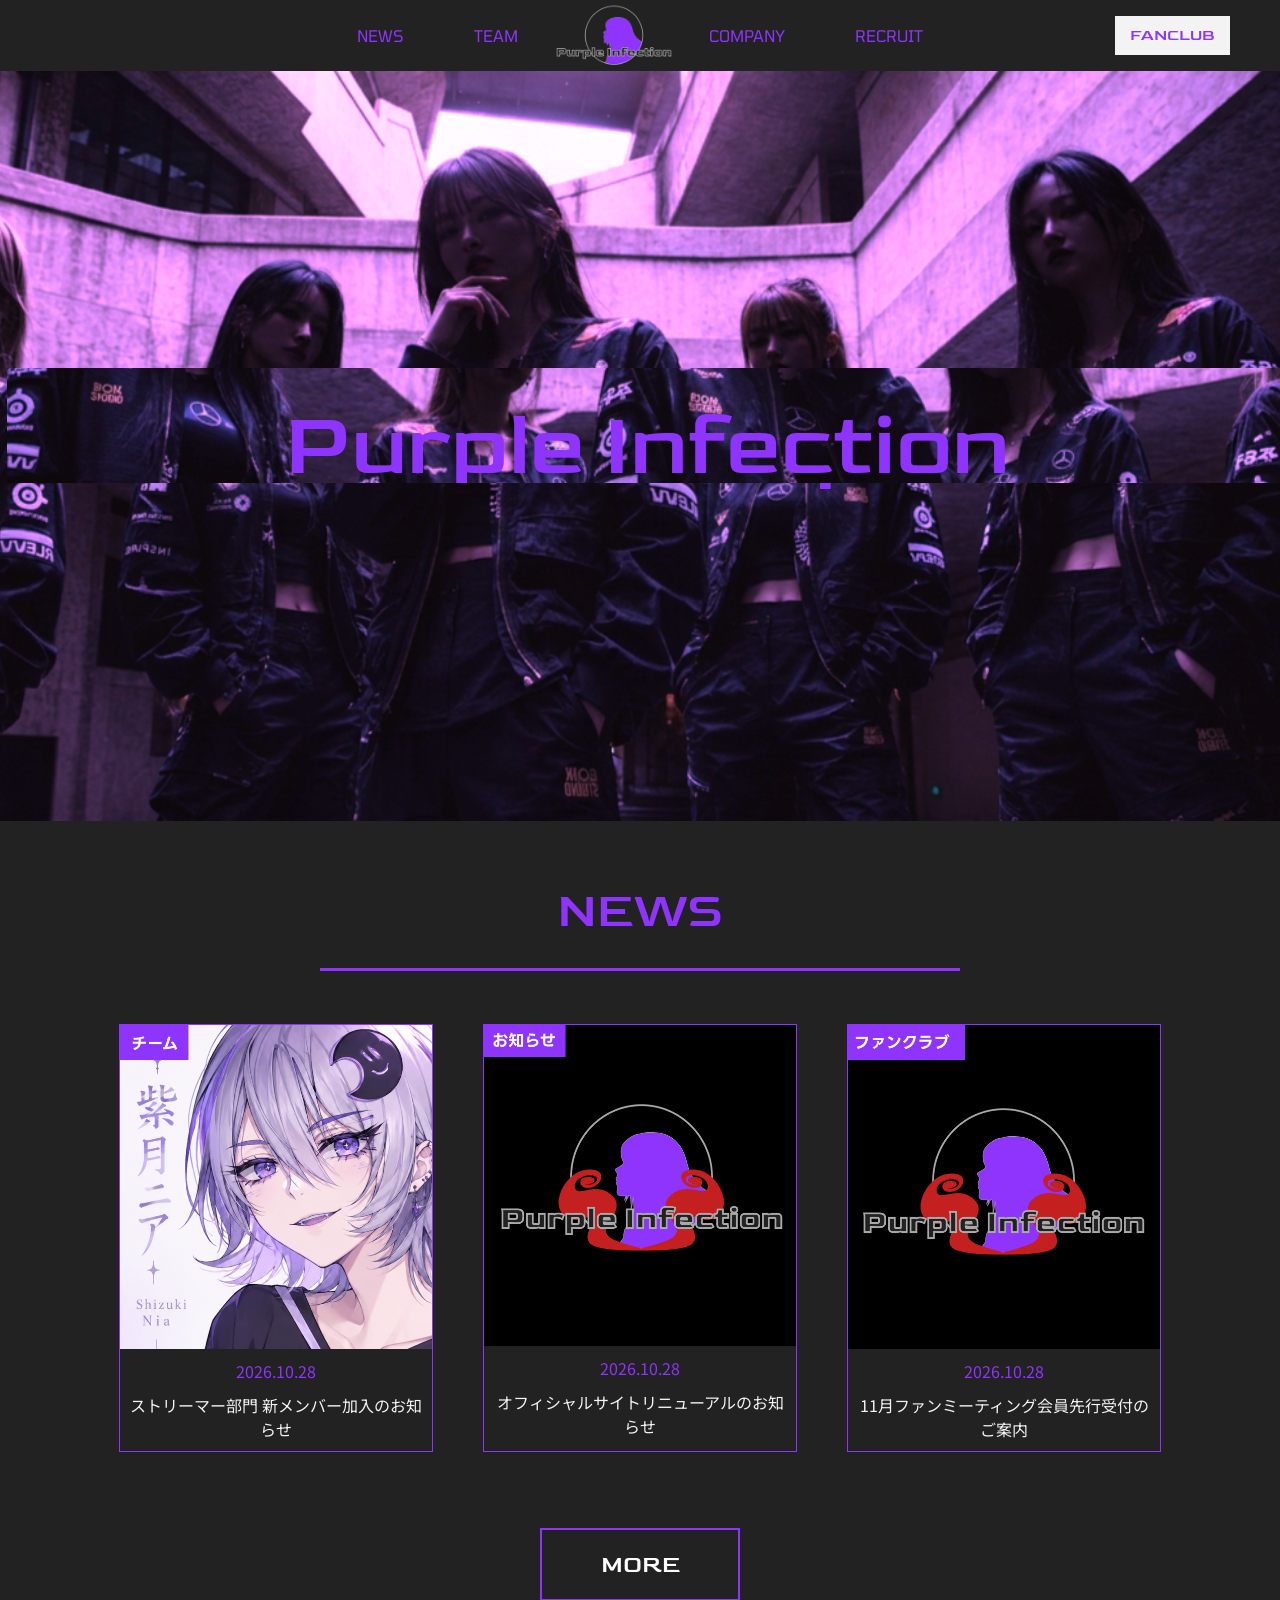
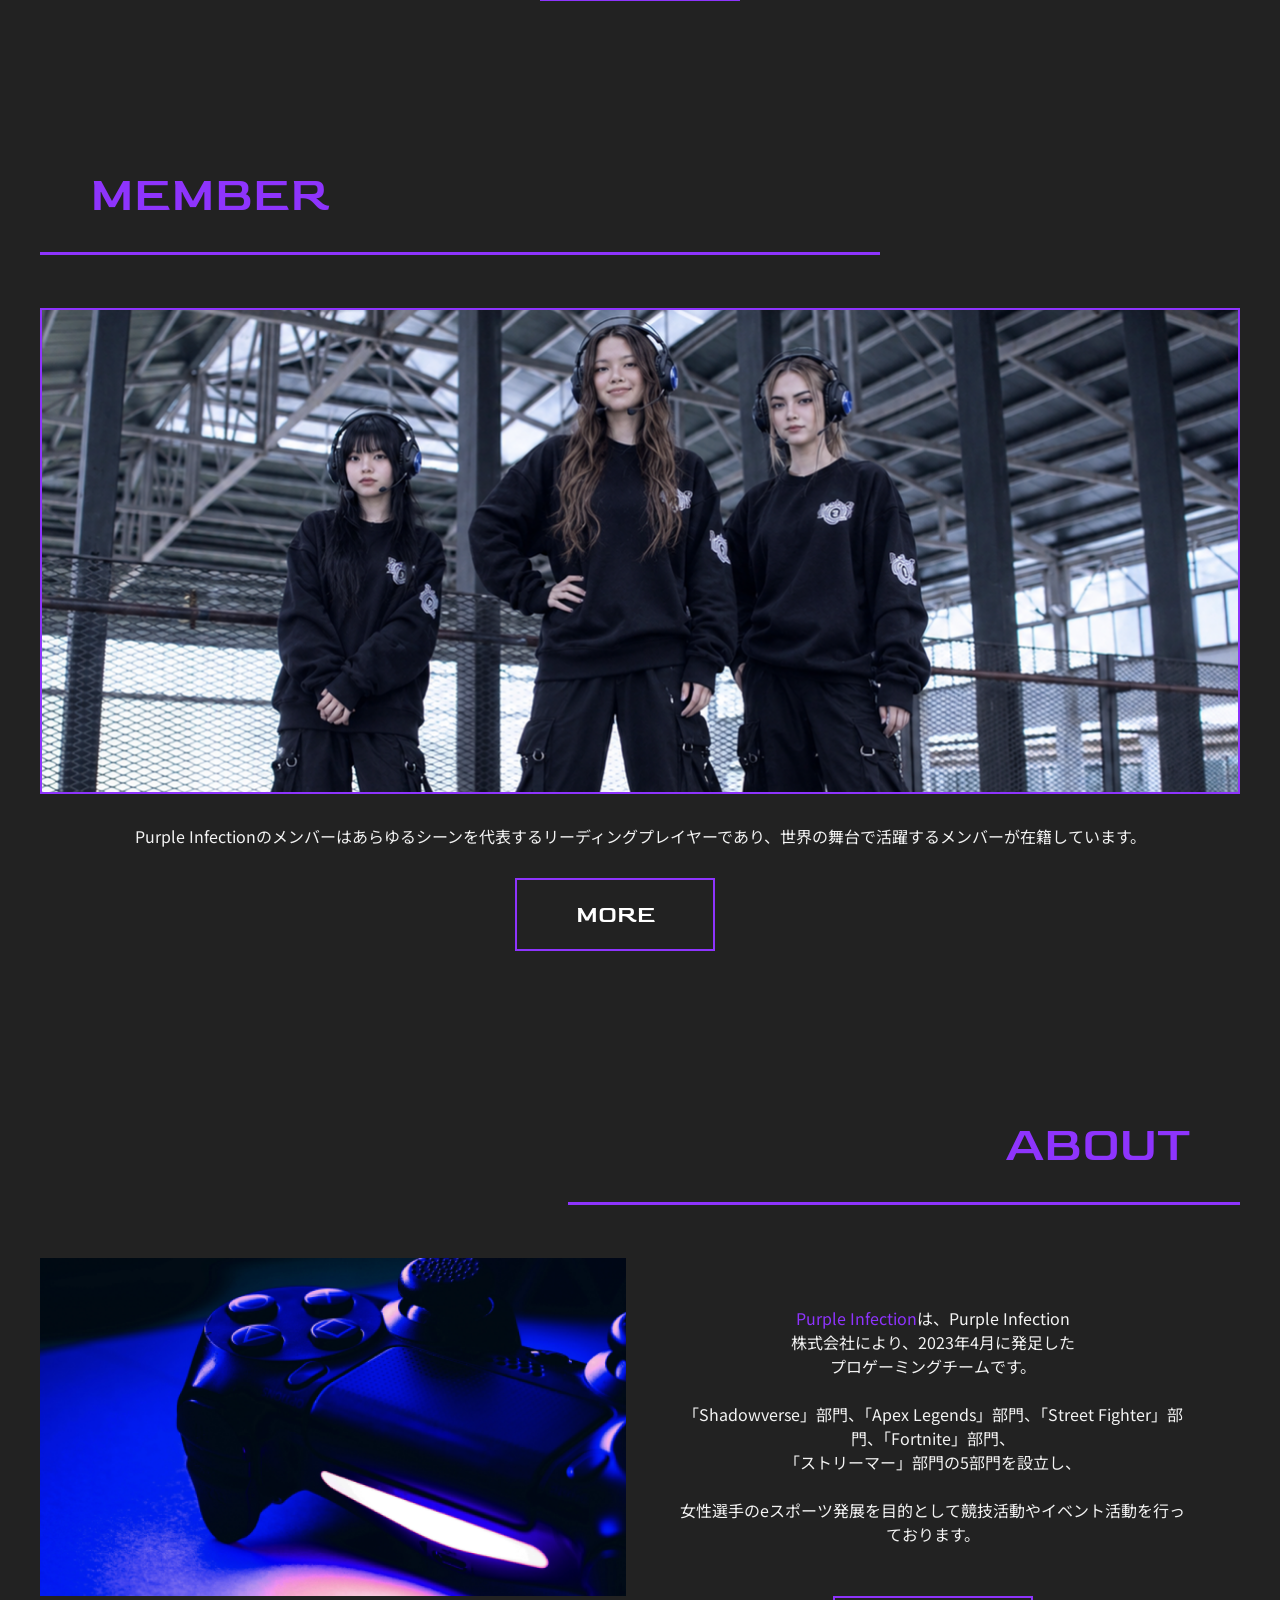
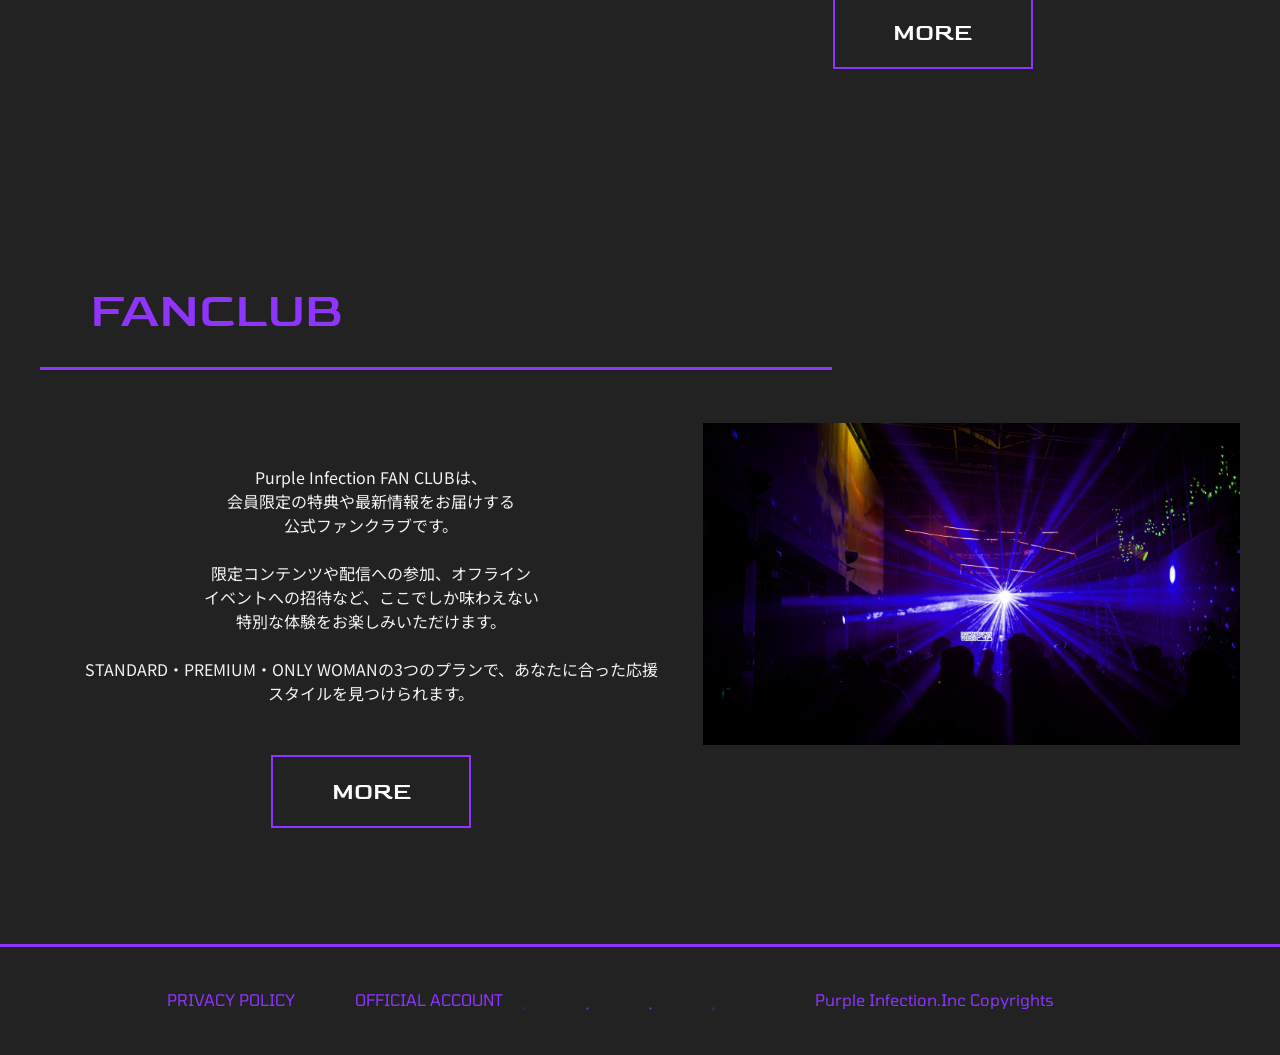
==== commit 7b1c435f: "11.16.700" ====
--- a/index.html
+++ b/index.html
@@ -5,7 +5,7 @@
 <title>タイトル</title>
 <link href="css/reset.css" rel="stylesheet">
 <link href="css/style.css" rel="stylesheet">
-
+<meta name="viewport" content="width=device-width, initial-scale=1">
 <link rel="preconnect" href="https://fonts.googleapis.com">
 <link rel="preconnect" href="https://fonts.gstatic.com" crossorigin>
 <link href="https://fonts.googleapis.com/css2?family=Goldman:wght@400;700&family=LINE+Seed+JP&family=Noto+Sans+JP:wght@100..900&family=Tomorrow:ital,wght@0,100;0,200;0,300;0,400;0,500;0,600;0,700;0,800;0,900;1,100;1,200;1,300;1,400;1,500;1,600;1,700;1,800;1,900&display=swap" rel="stylesheet">
@@ -164,13 +164,18 @@
 
 
     <section class="news_top">
+        <div class="container">
         <h2 class="section_header">NEWS</h2>
         <hr class="top_news_line"></hr>
 
         <div class="news_content">
             <div class="news_flame">
                 <div class="news_icon">
-                    <img src="img/top-news1.png" alt="" width="312" height="322" >
+                    <div class="image-container">
+                        <div class="box">
+                            <img src="img/top-news1.png" alt="" width="312" height="322" >
+                        </div>
+                    </div>
                 </div>
                 <div class="news_text_area">
                     <p class="release">2026.10.28</p>
@@ -179,7 +184,11 @@
             </div>
             <div class="news_flame">
                 <div class="news_icon">
-                    <img src="img/top-news2.png" alt="" width="312" height="322" >                    
+                    <div class="image-container">
+                        <div class="box">
+                            <img src="img/top-news2.png" alt="" width="312" height="322" > 
+                        </div> 
+                    </div>                  
                 </div>
                 <div class="news_text_area">
                     <p class="release">2026.10.28</p>
@@ -188,7 +197,11 @@
             </div>
             <div class="news_flame">
                 <div class="news_icon">
-                    <img src="img/top-news3.png" alt="" width="312" height="322" >                    
+                    <div class="image-container">
+                        <div class="box">
+                            <img src="img/top-news3.png" alt="" width="312" height="322" > 
+                        </div>   
+                    </div>                
                 </div>
                 <div class="news_text_area">
                     <p class="release">2026.10.28</p>
@@ -199,6 +212,7 @@
 
         <div class="btn_area">
             <a href="/news_top/index.html" class="explore_btn"><span class="explore_text">MORE</span></a>
+        </div>
         </div>
     </section>
 
--- a/css/style.css
+++ b/css/style.css
@@ -1,5 +1,8 @@
 @charset "utf-8";
+img{max-width: 100%;height:auto;}
 /* CSS Document */
+
+
 
 header a:link{text-decoration: none;color:#8E34FD;}
 header a:visited{text-decoration: none;color:#8E34FD;}
@@ -265,6 +268,33 @@
 /* ----------------------------
             TOP_NEWS
 --------------------------------*/
+
+/* タブレットレイアウト : 768 px以下。PCレイアウトからスタイルを継承します。 */
+  /*only screen andは消してもいい*/
+@media  (max-width: 768px) {
+ /*media(width<768px)　でもよい*/
+    .image-container {
+        flex-direction: column;
+}
+}
+
+
+.image-container {
+  display: flex;
+  gap: 20px; /* 画像と画像の間の余白 */
+}
+
+.box {
+  flex: 1; /* 等幅に広げる場合 */
+}
+
+.box img {
+  width: 100%;
+  height: auto;
+  display: block;
+}
+
+
 .news_top{
     margin-top: 800px;
     margin-bottom: 150px;
@@ -751,6 +781,14 @@
     margin: 72px 0px 72px 0px;
 }
 
+.teamcomments p{
+    text-align: left;
+    
+}
+
+
+
+
 /* news_contents1下層ページ(担当みさき) */
 
 .oya{background-color: #222222;
@@ -870,12 +908,14 @@
 }
 
 .abouthonnbun{
+    font-family: "Noto Sans JP", "sans-serif";
     color: #F3F3F3;
     width:634px;  
     display:block;
     margin: auto;
     line-height: 2.2;
- p{text-align: center;  
+ 
+.abouthonnbun p{text-align: center;  
     }
 }
 
@@ -892,6 +932,7 @@
 }
 
 .abouthistory{
+    font-family: "Noto Sans JP", "sans-serif";
     display:flex;
     justify-content: center;
     margin-top: 100px;
@@ -912,9 +953,11 @@
 }
 
 .historystory{
+    font-family: "Noto Sans JP", "sans-serif";
+    font-size: 16px;
     color: #F3F3F3;
     list-style: none;
-    margin-bottom: 200px;
+    margin-bottom: 50px;
 }
 
 
@@ -935,28 +978,35 @@
     width:1000px;    
     color: #F3F3F3;
     margin: 0 auto;
-    text-align: center;  
+    text-align: left;  
     padding-top: 40px;
     padding-bottom: 130px;
 }
 
+.PPzennbun{
+    text-align: left; 
+}
 
 
 .housin{
     width:1000px; 
     color: #F3F3F3;
     margin: 0 auto;   
-    h2{
+}
+    
+.housin h2{   
         margin-bottom: 52px;
     }
-    ul{
+
+.housin ul{
+        font-family: "Noto Sans JP", "sans-serif";
         padding-bottom: 130px;        
     }
-    li{margin-left: 1em;
+.housin  li{margin-left: 1em;
    }
-}
 
 .hitotudake{
+    font-family: "Noto Sans JP", "sans-serif";
     margin-top: 16px;
 }
 
@@ -966,31 +1016,37 @@
     width:1000px; 
     color: #F3F3F3;
     margin: 0 auto;   
-    h2{
+    text-align: left;
+}
+  .toriatukai  h2{
     padding-bottom: 52px;
     }
-    h3{
-        padding-bottom: 10px;
-    }
-    p{
+  .toriatukai h3{
+     padding-bottom: 10px;
+    }
+   .toriatukai p{
+        text-align: left;  
         padding-bottom: 28px;
     }
-}
+
 
 .shirushi1{
     color: #F3F3F3;
     width:1000px; 
     margin: auto;
     text-align: center; 
-    h5{
+}
+.shirushi1 h5{
+        font-family: "Noto Sans JP", "sans-serif";
         color: #F3F3F3;
         margin: 0 auto 28px auto;
         text-align: center;  
     }
-    p{
-        margin-bottom: 28px;
-    }
-}
+.shirushi1 p{
+    text-align: left; 
+     margin-bottom: 28px;
+    }
+
 
 .kojinjyouhou-2{
     color: #F3F3F3;
@@ -998,9 +1054,12 @@
      margin: auto;
      h3{
         margin-bottom: 10px;
-  
      }
 }
+.kojinjyouhou-2 p{
+    text-align: left; 
+}
+
 
 .kjpurpose-1{
     h4{
@@ -1011,6 +1070,7 @@
 }
 
 .kjpurpose-1-ul{
+    font-family: "Noto Sans JP", "sans-serif";
     margin-top: 14px;
     padding-left: 2em;  
 }
@@ -1023,12 +1083,14 @@
     }
 
 .kjpurpose-2-ul{
+        font-family: "Noto Sans JP", "sans-serif";
         margin-top: 14px;
         padding-left: 2em;  
          }
   }
 
   .kjpurpose-3{ 
+    font-family: "Noto Sans JP", "sans-serif";
     h4{
         font-size: 20px;
         padding-top: 14px;
@@ -1041,6 +1103,7 @@
   }
 
   .kjpurpose-4{ 
+    font-family: "Noto Sans JP", "sans-serif";
     h4{
          font-family: "Goldman";
         font-size: 20px;
@@ -1054,6 +1117,7 @@
   }
 
   .kjpurpose-5{ 
+     font-family: "Noto Sans JP", "sans-serif";
     h4{
          font-family: "Goldman";
         font-size: 20px;
@@ -1067,6 +1131,7 @@
   }
 
   .kjpurpose-6{ 
+        font-family: "Noto Sans JP", "sans-serif";
     h4{
          font-family: "Goldman";
         font-size: 20px;
@@ -1080,6 +1145,7 @@
   }
 
   .kjpurpose-7{ 
+        font-family: "Noto Sans JP", "sans-serif";
     h4{
          font-family: "Goldman";
         font-size: 20px;
@@ -1102,6 +1168,7 @@
         padding-bottom: 10px;
     }
     p{
+        text-align: left;
         padding-bottom: 24px;
     }
   }
@@ -1111,12 +1178,14 @@
         color: #F3F3F3;
         margin: 0 auto;   
     h5{
+        font-family: "Noto Sans JP", "sans-serif";
         margin: 0 auto 28px auto;
         text-align: center;  
   }
 }
 
 .shirushi2 ul{
+    font-family: "Noto Sans JP", "sans-serif";
      padding-left: 2em;  
 }
 
@@ -1129,6 +1198,7 @@
         padding-bottom: 10px;
     }
     p{
+        text-align: left;
         padding-bottom: 24px;
     }
   }
@@ -1142,6 +1212,7 @@
         padding-bottom: 10px;
     }
     p{
+        text-align: left;
         padding-bottom: 24px;
     }
   }
@@ -1149,12 +1220,13 @@
   .kojinjyouhou-6{
         width:1000px; 
     color: #F3F3F3;
-    margin: 0 auto 120px auto;   
+    margin: 0 auto 100px auto;   
     
     h3{
         padding-bottom: 10px;
     }
     p{
+        text-align: left;
         padding-bottom: 24px;
     }
   }
@@ -1308,11 +1380,6 @@
 .Slefthigh{
     border-left: 5px solid #8E34FD;
     display: flex;
-
-}
-
-.Serviceno{
-
 }
 
 .titleno-1{
@@ -1321,10 +1388,6 @@
     padding-right: 5px;
 }
 
-.Stitle{
-
-}
-
 .Servicename{
     font-family: "Tomorrow","Goldman";
     font-weight:700;
@@ -1340,7 +1403,6 @@
 
 .Sleftlow{
     border-left: 5px solid #8E34FD;
-
 }
 
 .lowname{
@@ -1561,12 +1623,6 @@
     padding-bottom: 40px; 
 }
 
-.pictogramletter{  
-}
-
-
-
-
 
 @media (max-width: 760px) {
     .missionvertical{
@@ -1583,7 +1639,7 @@
         text-align:left;
 
     }
-    /* PC用の大きなマージンやマイナスマージンをすべてリセット */
+    
     .cmptop {
         width: 100% !important;
         margin-left: 0 !important;
@@ -1622,7 +1678,7 @@
 
     .cmpsec1message p {
         margin-left: 0 !important;
-        text-align: left !important; /* 左寄せにする場合 */
+        text-align: left !important; 
     }
 
     .cmpsec1btn {
@@ -1677,8 +1733,6 @@
         margin:50px 0px 50px 200px;
 
     }
-   
-   
 }
 
 
@@ -1772,12 +1826,12 @@
 
 input[type="checkbox"] {
     appearance: none;
-  -webkit-appearance: none; /* Safariなどの古いブラウザ対応 */
-  width: 30px;              /* 横幅（お好みで調整） */
-  height: 30px;             /* 高さ（お好みで調整） */
-  border: 2px solid #8E34FD;   /* 枠線の太さと色 */
-  border-radius: 0;         /* 角を90度（直角）にする */
-  background-color: #f2f2f2;   /* 背景色 */
+  -webkit-appearance: none; 
+  width: 30px; 
+  height: 30px; 
+  border: 2px solid #8E34FD; 
+  border-radius: 0; 
+  background-color: #f2f2f2; 
   cursor: pointer;
   position: relative;
   vertical-align: middle;
@@ -1883,31 +1937,77 @@
     gap: 50px;
     margin: 0 auto;
     margin-top: 60px;
-
-
-    .btn_area1 {
-        margin-left: 650px;
-
-        .explore_btn {
-            width: 262px;
-            height: 100px;
-
-        }
-
-    }
-
-    .btn_area2 {
-
-        .explore_btn {
-            width: 262px;
-            height: 100px;
-
-        }
-
-    }
-
-}
-
+    
+
+}
+
+
+
+.fan-top-btn .explore_btn {
+    border: 2px solid #8E34FD;
+    position: relative;
+    background: #222222;
+    padding: 32px 35px;
+    min-width: 200px;
+    display: inline-block;
+    text-decoration: none;
+    overflow: hidden;
+}
+
+.explore_btn span {
+    position: relative;
+    top: 0;
+    left: 0;
+    width: 100%;
+    height: 100%;
+    color: #fff;
+    z-index: 1;
+}
+.explore_btn:before {
+    content: "";
+    width: 0%;
+    height: 100%;
+    background: #8E34FD;
+    position: absolute;
+    top: 0;
+    left: 0;
+    transition: 0.2s;
+}
+.explore_btn:hover:before {
+    width: 100%;
+}
+
+
+.explore_text1{
+    font-size: 24px;
+    color: #F3F3F3;
+    font-family:"LINE Seed JP", sans-serif; 
+    font-weight: 500;
+    font-style: normal;
+    
+}
+.explore_text2{
+    font-size: 24px;
+    color: #F3F3F3;
+    font-family:"LINE Seed JP", sans-serif; 
+    font-weight: 500;
+    font-style: normal;
+}
+
+.btn_area1{
+    
+}
+.btn_area1 .explore_btn {
+    background: #8E34FD;
+}
+
+/* ホバーしたときにも背景が消えないようにする場合（お好みで） */
+.btn_area1 .explore_btn:before {
+    background: #8E34FD;
+}
+.btn_area1 .explore_btn:before {
+    background: #222222; /* ホバー時に背景（黒）を覆い隠す、あるいは消す */
+}   
 
 .benefits {
     margin-top: 70px;
@@ -2225,7 +2325,72 @@
     }
 
 }
-
+@media (max-width: 760px) {
+    .fan-top-btn .explore_btn {
+    border: 2px solid #8E34FD;
+    background: #222222;
+    padding: 32px 35px;
+    min-width: 200px;
+    text-decoration: none;
+ }
+    .fan-top-btn{
+        margin: 0 auto;
+        display: flex;
+        flex-direction: column;
+        align-items: center;
+        margin-top: 20px;
+        
+    }
+    .btn_area1{
+        margin-left: 0px !important;
+    }
+
+    .btn_area1 .explore_btn {
+        background: #8E34FD;
+    }
+
+    .btn_area1 .explore_btn:before {
+        background: #8E34FD;
+    }
+
+    .btn_area1 .explore_btn:before {
+        background: #222222; /* ホバー時に背景（黒）を覆い隠す、あるいは消す */
+    }   
+    
+
+
+    .subscription-content{
+        display: flex;
+        flex-direction: row;
+        justify-content: space-between;
+        margin-left: 0px !important;
+        padding: 0 20px;
+    }
+
+    .standard-plan{
+        height: 600px;
+    }
+    .premium-plan{
+        height: 600px;
+    }
+    .onlywomen-plan{
+        height: 600px;
+    }
+
+    .payment-box{
+        max-width: 700px;
+    }
+
+    .payment-text{
+        font-size: 15px;
+    }
+    .payment-plan-box{
+        max-width: 700px;
+    }
+    .payment-plan-text{
+        font-size: 15px;
+    }
+}
 
 /*recruit下層ページ(担当：山本)*/
 .manager-outer{
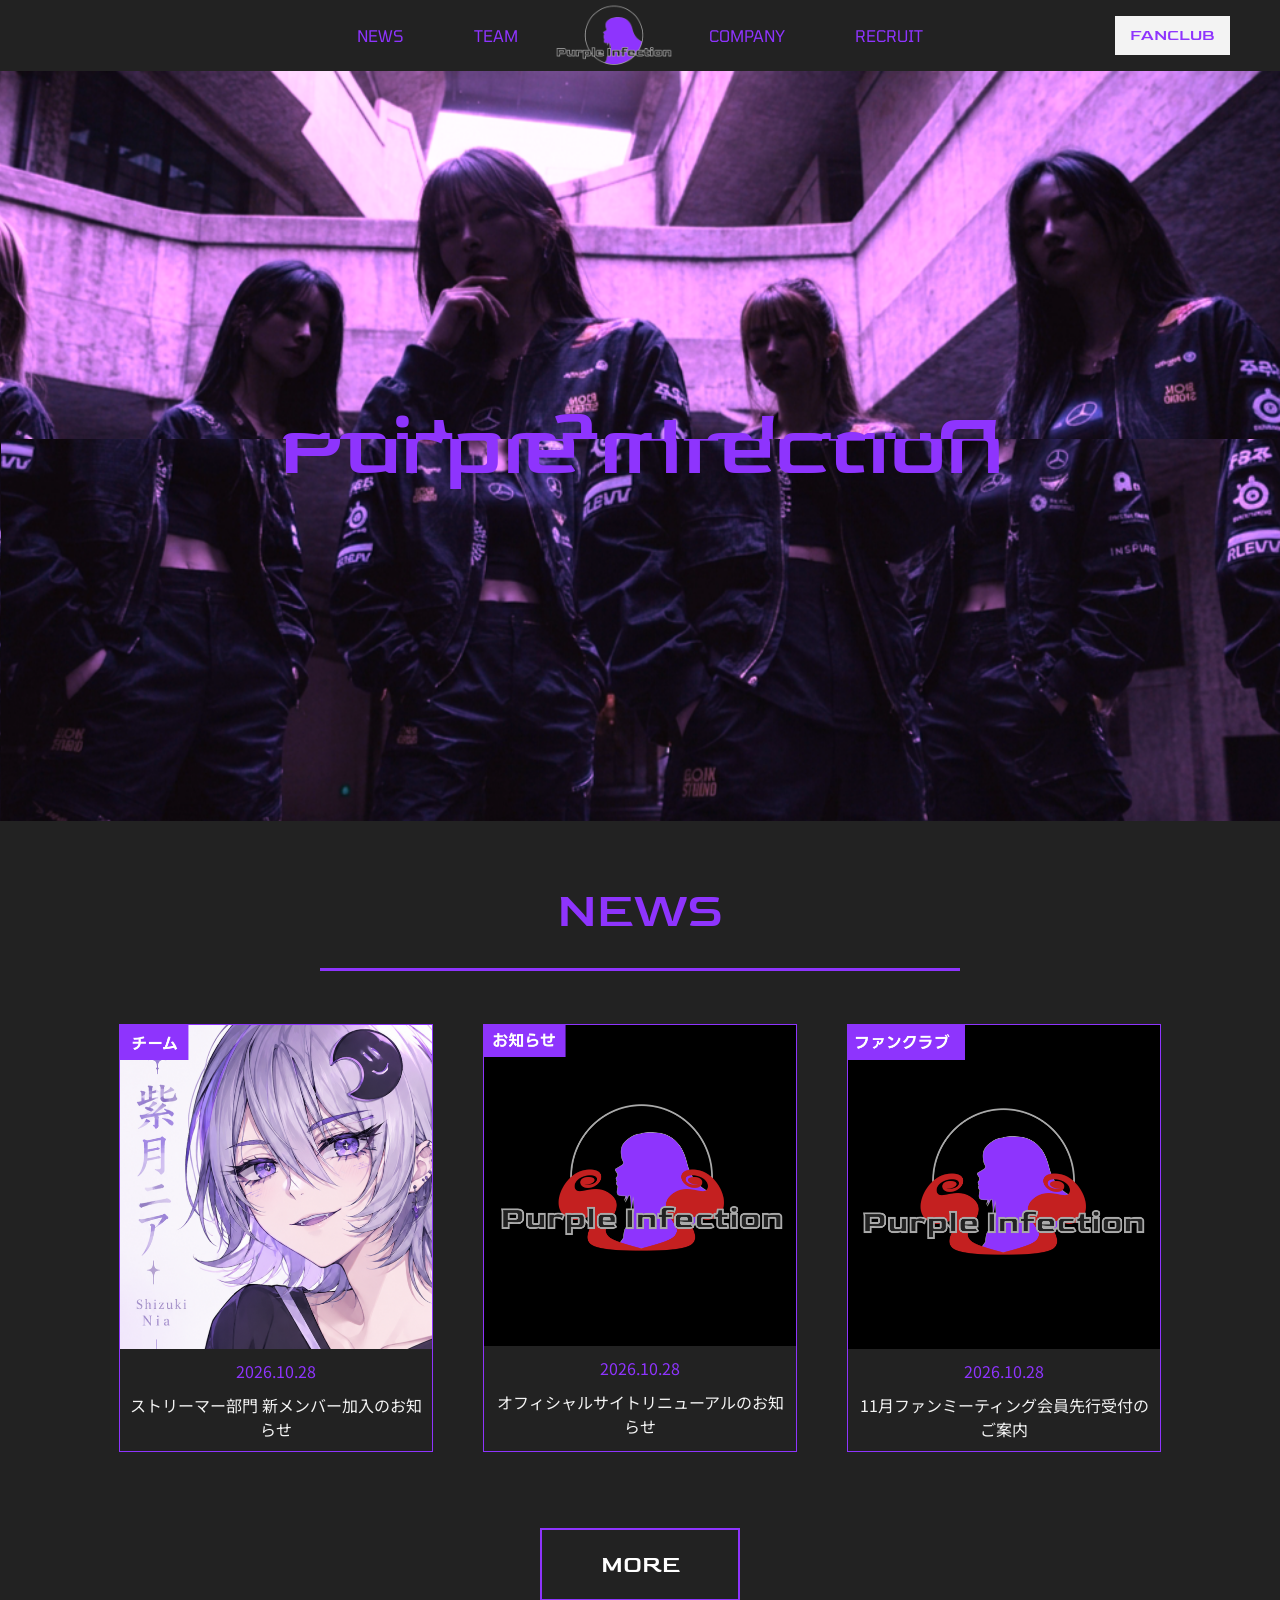
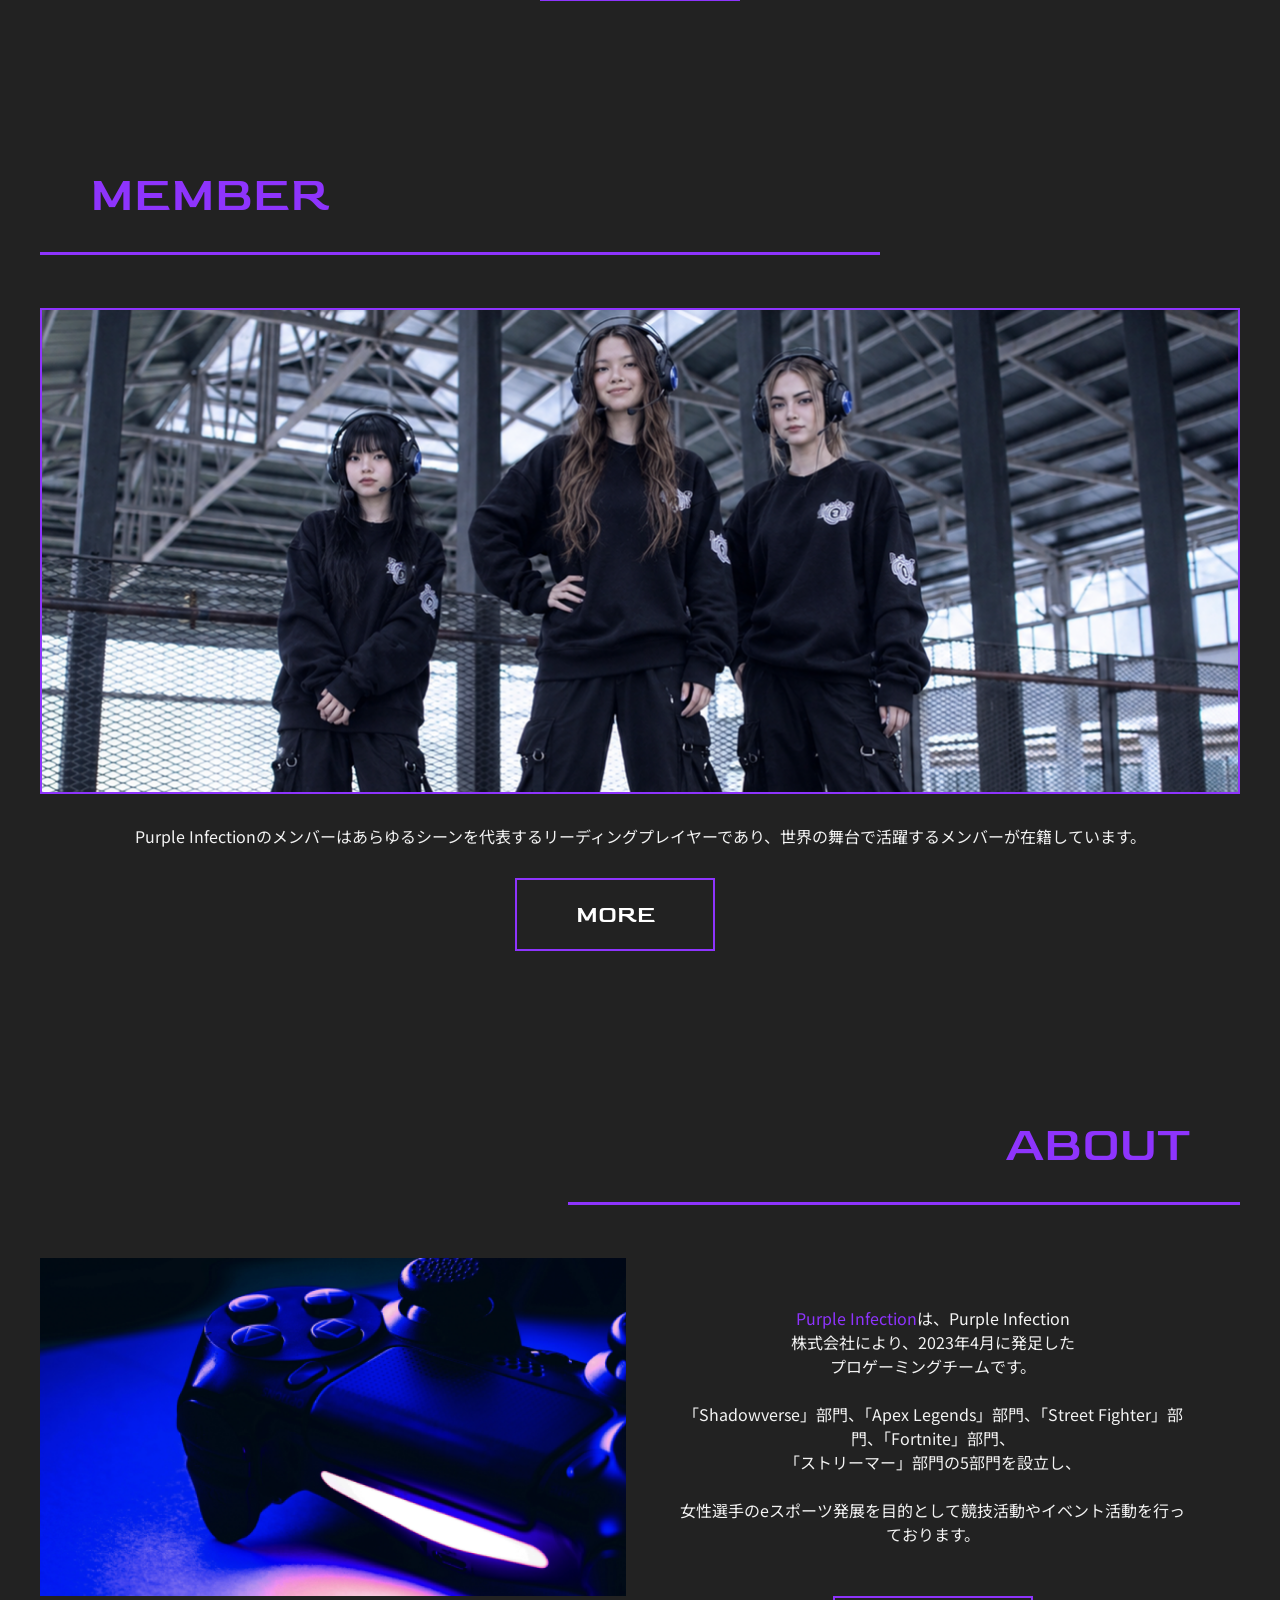
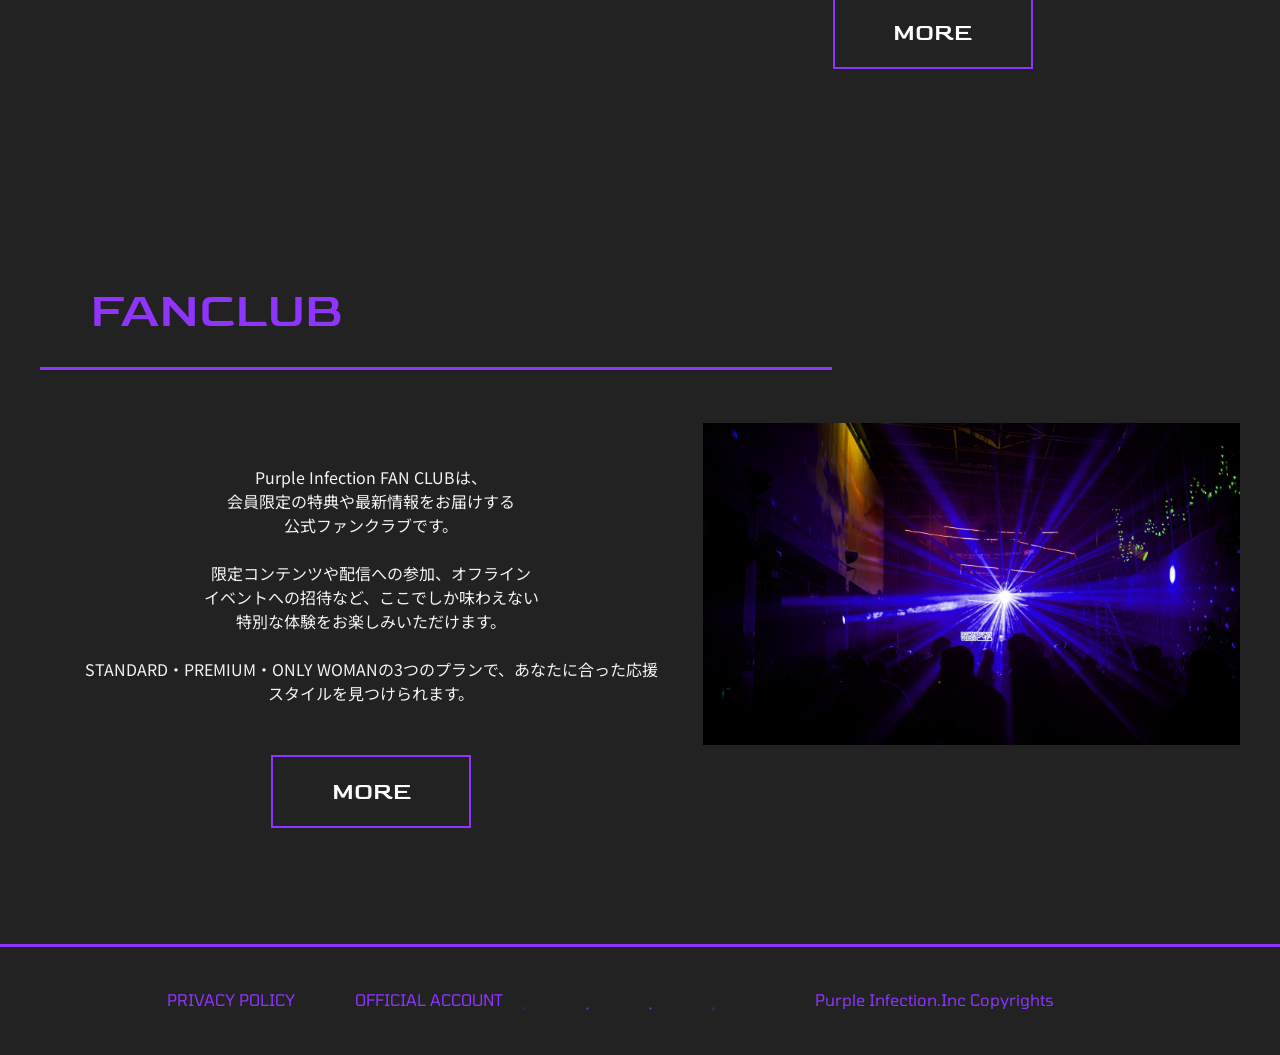
==== commit e4a01317: "Update index.html" ====
--- a/index.html
+++ b/index.html
@@ -86,7 +86,7 @@
             </li>
 
             <div class="logo-area">
-                <a href="/index.html" class="logo-btn"><img src="/img/logo1.png" class="logo" width="121" height="64"></a>
+                <a href="/index.html" class="logo-btn"><img src="./img/logo1.png" class="logo" width="121" height="64"></a>
             </div>
 
             <li class="nav-item" >
@@ -173,7 +173,7 @@
                 <div class="news_icon">
                     <div class="image-container">
                         <div class="box">
-                            <img src="img/top-news1.png" alt="" width="312" height="322" >
+                            <img src="./img/top-news1.png" alt="" width="312" height="322" >
                         </div>
                     </div>
                 </div>
@@ -186,7 +186,7 @@
                 <div class="news_icon">
                     <div class="image-container">
                         <div class="box">
-                            <img src="img/top-news2.png" alt="" width="312" height="322" > 
+                            <img src="./img/top-news2.png" alt="" width="312" height="322" > 
                         </div> 
                     </div>                  
                 </div>
@@ -199,7 +199,7 @@
                 <div class="news_icon">
                     <div class="image-container">
                         <div class="box">
-                            <img src="img/top-news3.png" alt="" width="312" height="322" > 
+                            <img src="./img/top-news3.png" alt="" width="312" height="322" > 
                         </div>   
                     </div>                
                 </div>
@@ -222,7 +222,7 @@
         <hr class="top_member_line"></hr>
 
         <div class="member_content">
-            <img src="/img/top-member.png" width="1200" height="484">
+            <img src="./img/top-member.png" width="1200" height="484">
             <p>Purple Infectionのメンバーはあらゆるシーンを代表するリーディングプレイヤーであり、世界の舞台で活躍するメンバーが在籍しています。</p>
         </div>
 
@@ -241,7 +241,7 @@
         <div class="about_content">
             
             <div class="about_left">
-                <img src="/img/top-about.png" width="750" height="433" >
+                <img src="./img/top-about.png" width="750" height="433" >
             </div>
 
             <div class="about_right">
@@ -275,7 +275,7 @@
             </div>
 
             <div class="fanclub_right">
-                <img src="img/top-fanclub.png" width="723" height="433">
+                <img src="./img/top-fanclub.png" width="723" height="433">
             </div>
         </div>
     </section>
@@ -286,10 +286,10 @@
             <ul class="footer_list">
                 <li><a href="/privacy/index.html">PRIVACY POLICY</a></li>
                 <li><p>OFFICIAL ACCOUNT</p></li>
-                <li><a href="#"><img src="/img/x_logo.png" width="43" height="44"></a></li>
-                <li><a href="#"><img src="/img/youtube_logo.png" width="43" height="44" ></a></li>
-                <li><a href="#"><img src="/img/discord_logo.png" width="43" height="44"></a></li>
-                <li><a href="#"><img src="/img/twitch_logo.png" width="43" height="44"></a></li>
+                <li><a href="#"><img src="./img/x_logo.png" width="43" height="44"></a></li>
+                <li><a href="#"><img src="./img/youtube_logo.png" width="43" height="44" ></a></li>
+                <li><a href="#"><img src="./img/discord_logo.png" width="43" height="44"></a></li>
+                <li><a href="#"><img src="./img/twitch_logo.png" width="43" height="44"></a></li>
                 <li><p>Purple Infection.Inc Copyrights</p></li>
                 <li></li>
             </ul>
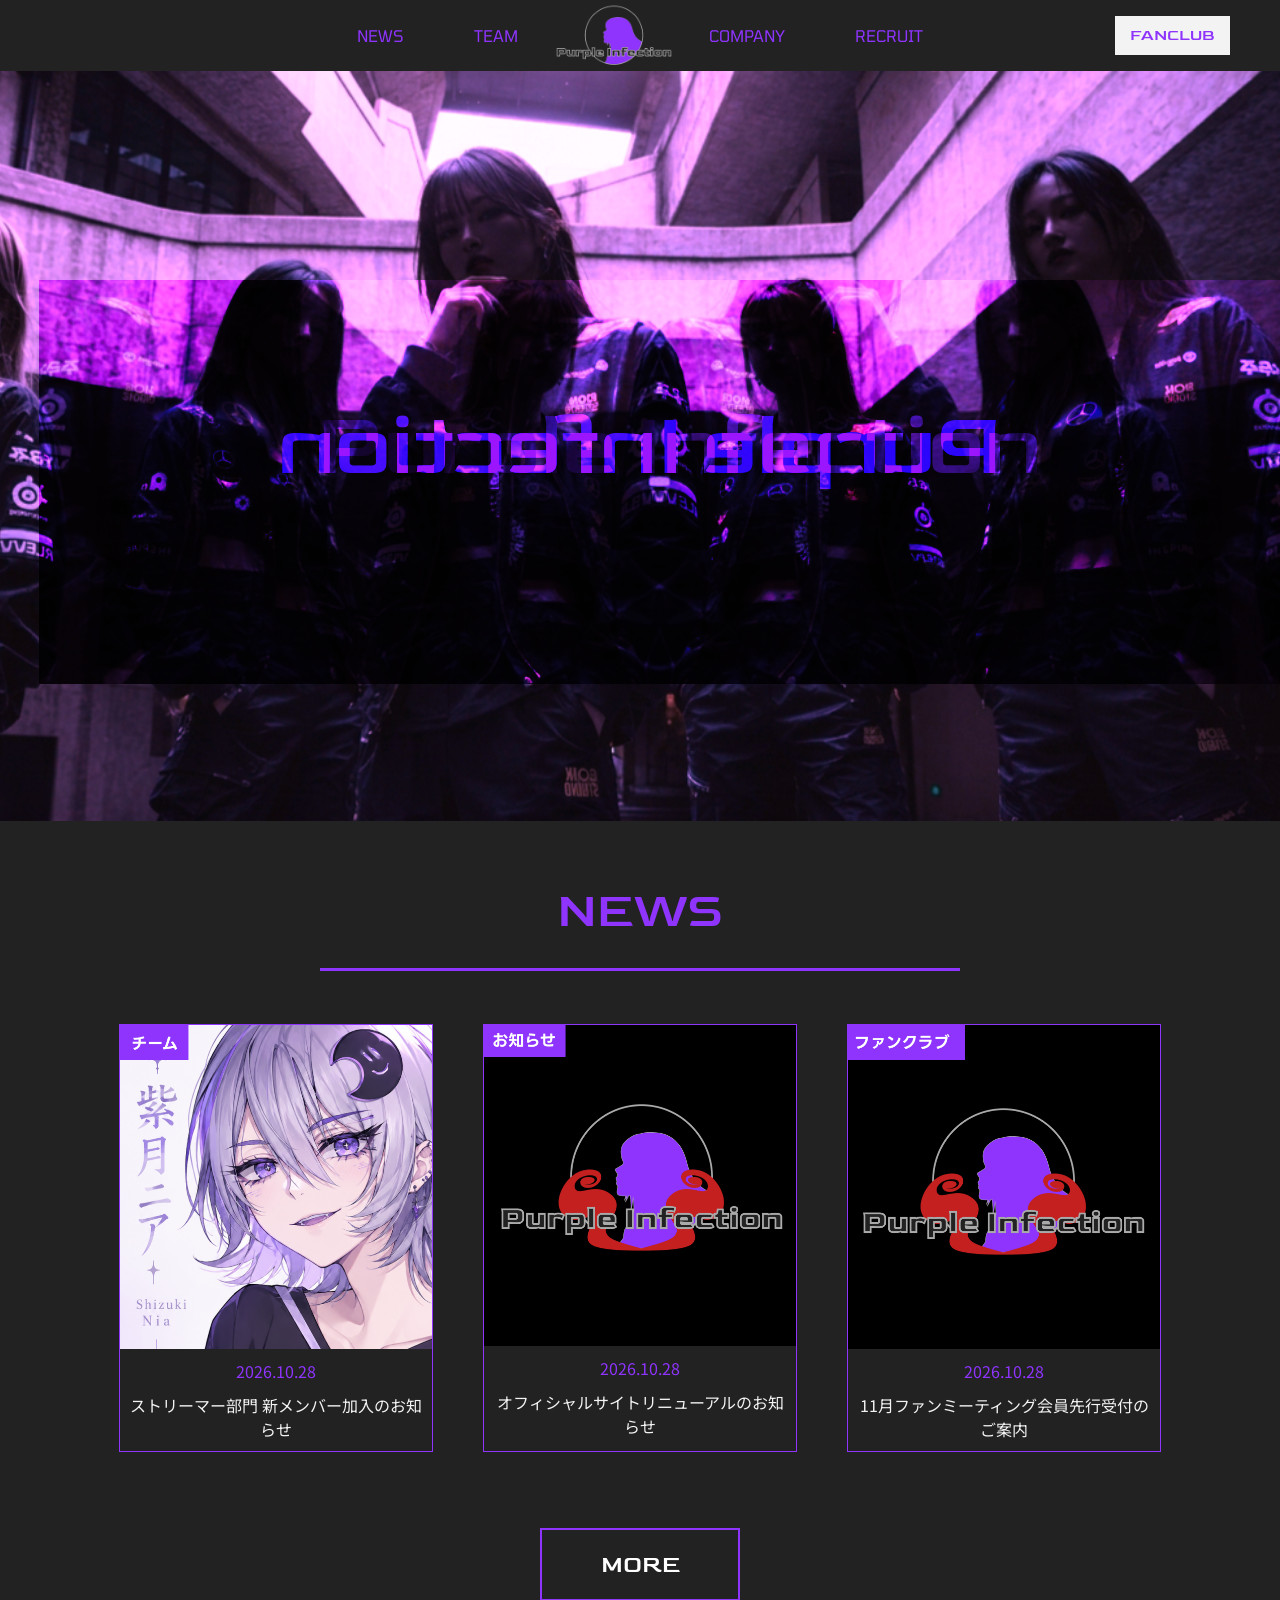
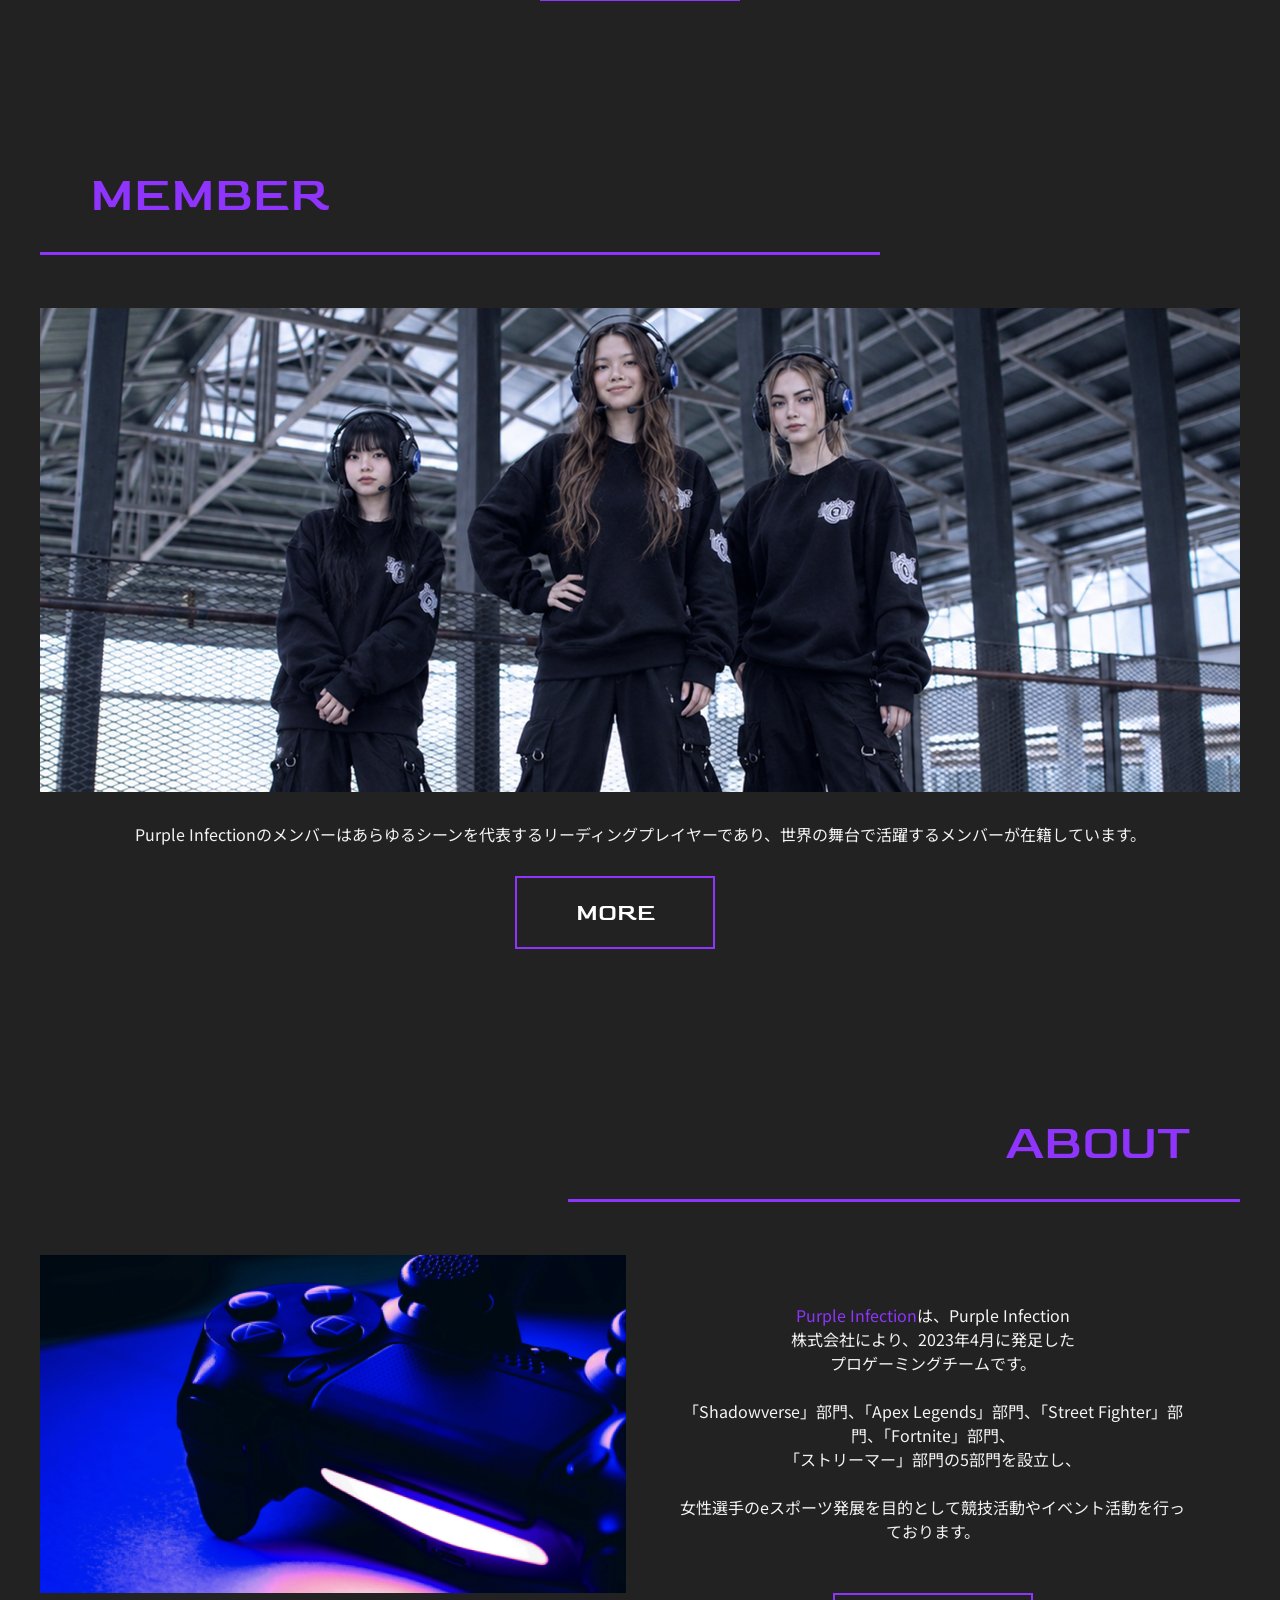
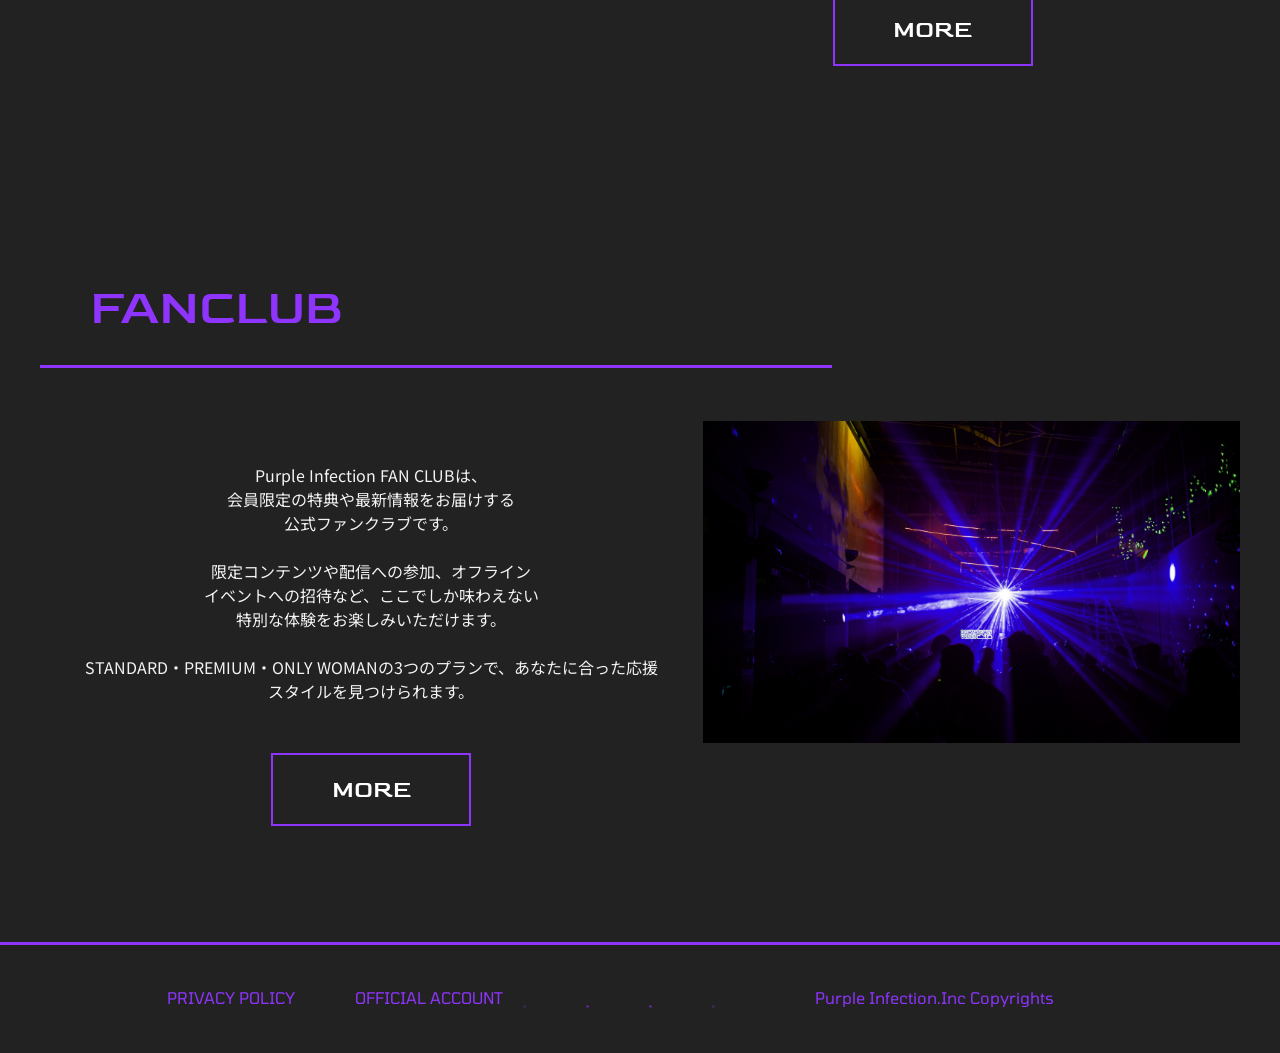
==== commit 88ea0902: "changed main" ====
--- a/index.html
+++ b/index.html
@@ -286,10 +286,10 @@
             <ul class="footer_list">
                 <li><a href="/privacy/index.html">PRIVACY POLICY</a></li>
                 <li><p>OFFICIAL ACCOUNT</p></li>
-                <li><a href="#"><img src="./img/x_logo.png" width="43" height="44"></a></li>
-                <li><a href="#"><img src="./img/youtube_logo.png" width="43" height="44" ></a></li>
-                <li><a href="#"><img src="./img/discord_logo.png" width="43" height="44"></a></li>
-                <li><a href="#"><img src="./img/twitch_logo.png" width="43" height="44"></a></li>
+                <li><a href="#"><img src="/img/x_logo.png" width="43" height="44" ></a></li>
+                <li><a href="#"><img src="/img/youtube_logo.png" width="43" height="44" ></a></li>
+                <li><a href="#"><img src="/img/discord_logo.png" width="43" height="44"></a></li>
+                <li><a href="#"><img src="/img/twitch_logo.png" width="43" height="44"></a></li>
                 <li><p>Purple Infection.Inc Copyrights</p></li>
                 <li></li>
             </ul>
--- a/css/style.css
+++ b/css/style.css
@@ -220,7 +220,7 @@
 #mv-image{
     width: 100%;
     height: 750px;
-    background-image: url(/img/mv.png);
+    background-image: url(../img/mv.png);
     background-size: cover;
     position: absolute;
     right: 0;
@@ -364,7 +364,6 @@
 
     img{
         margin-bottom: 30px;
-        border: 2px solid #8E34FD;
     }
 
     p{
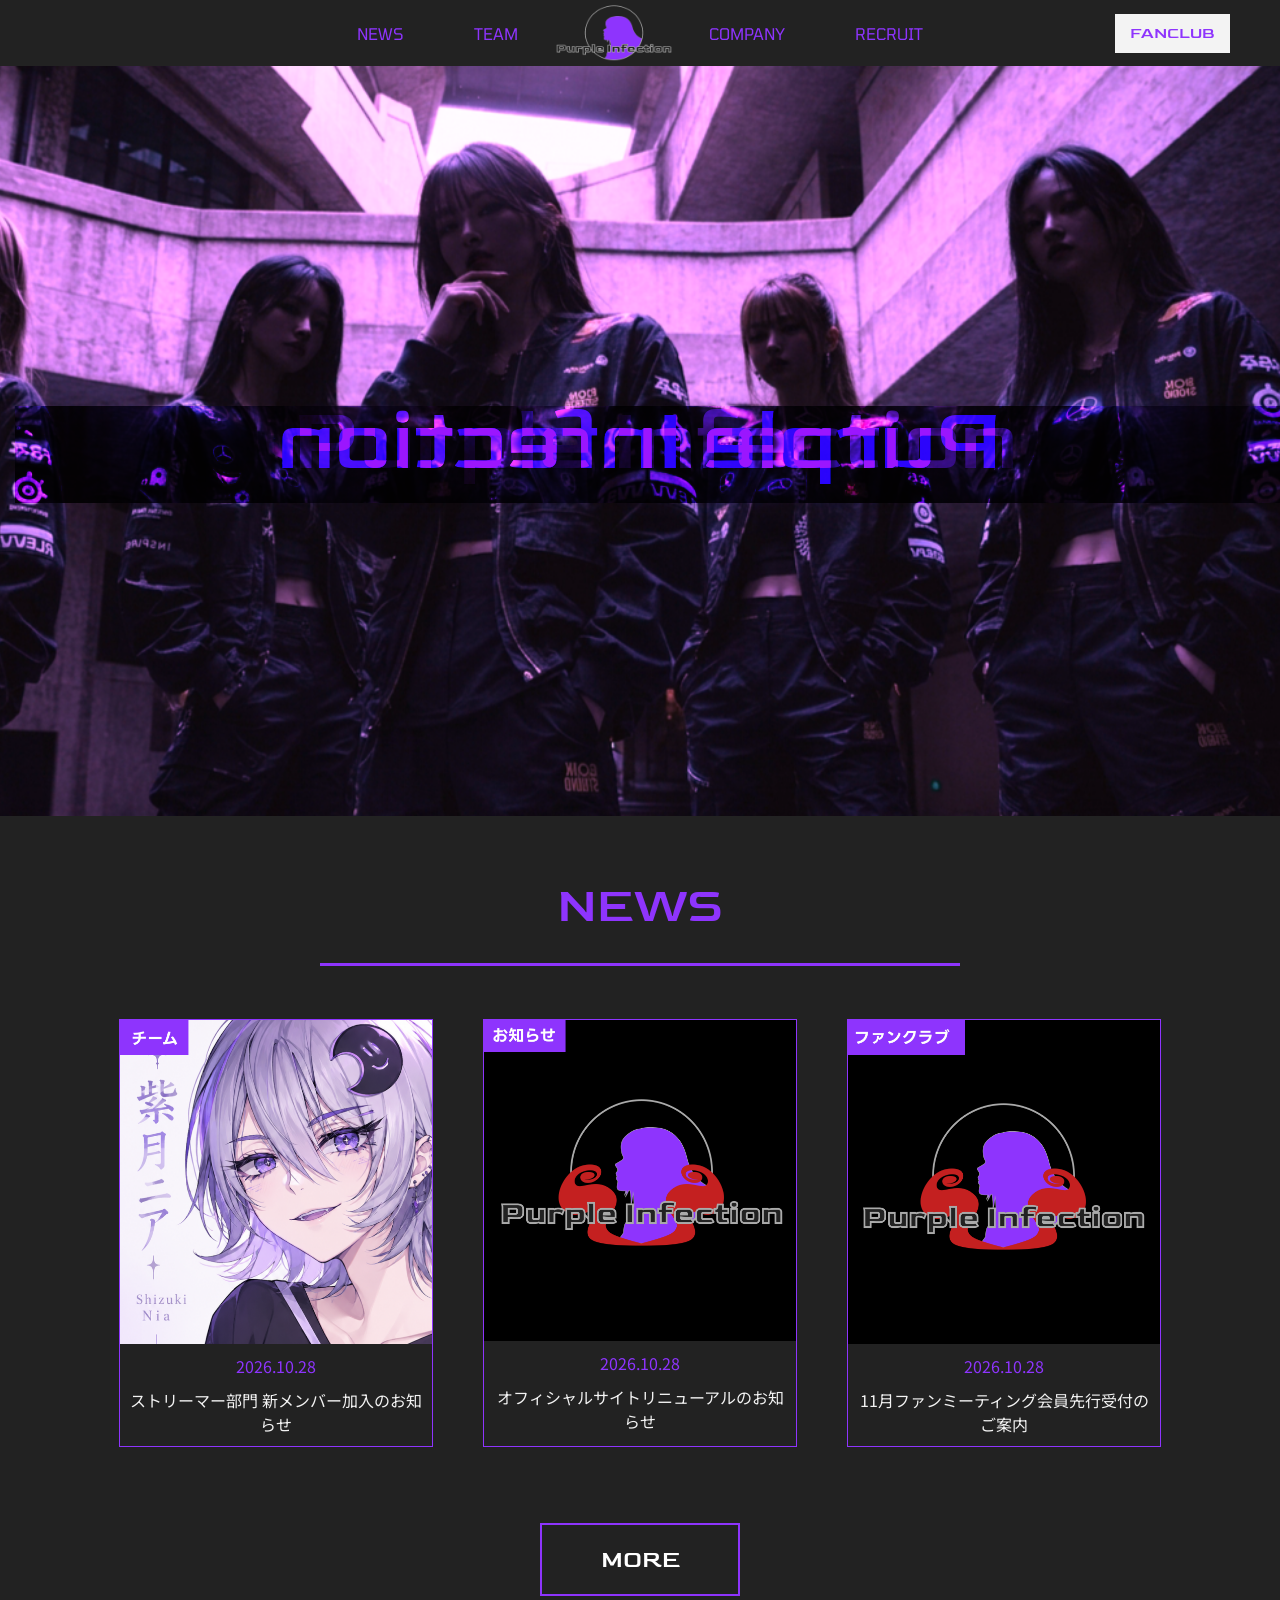
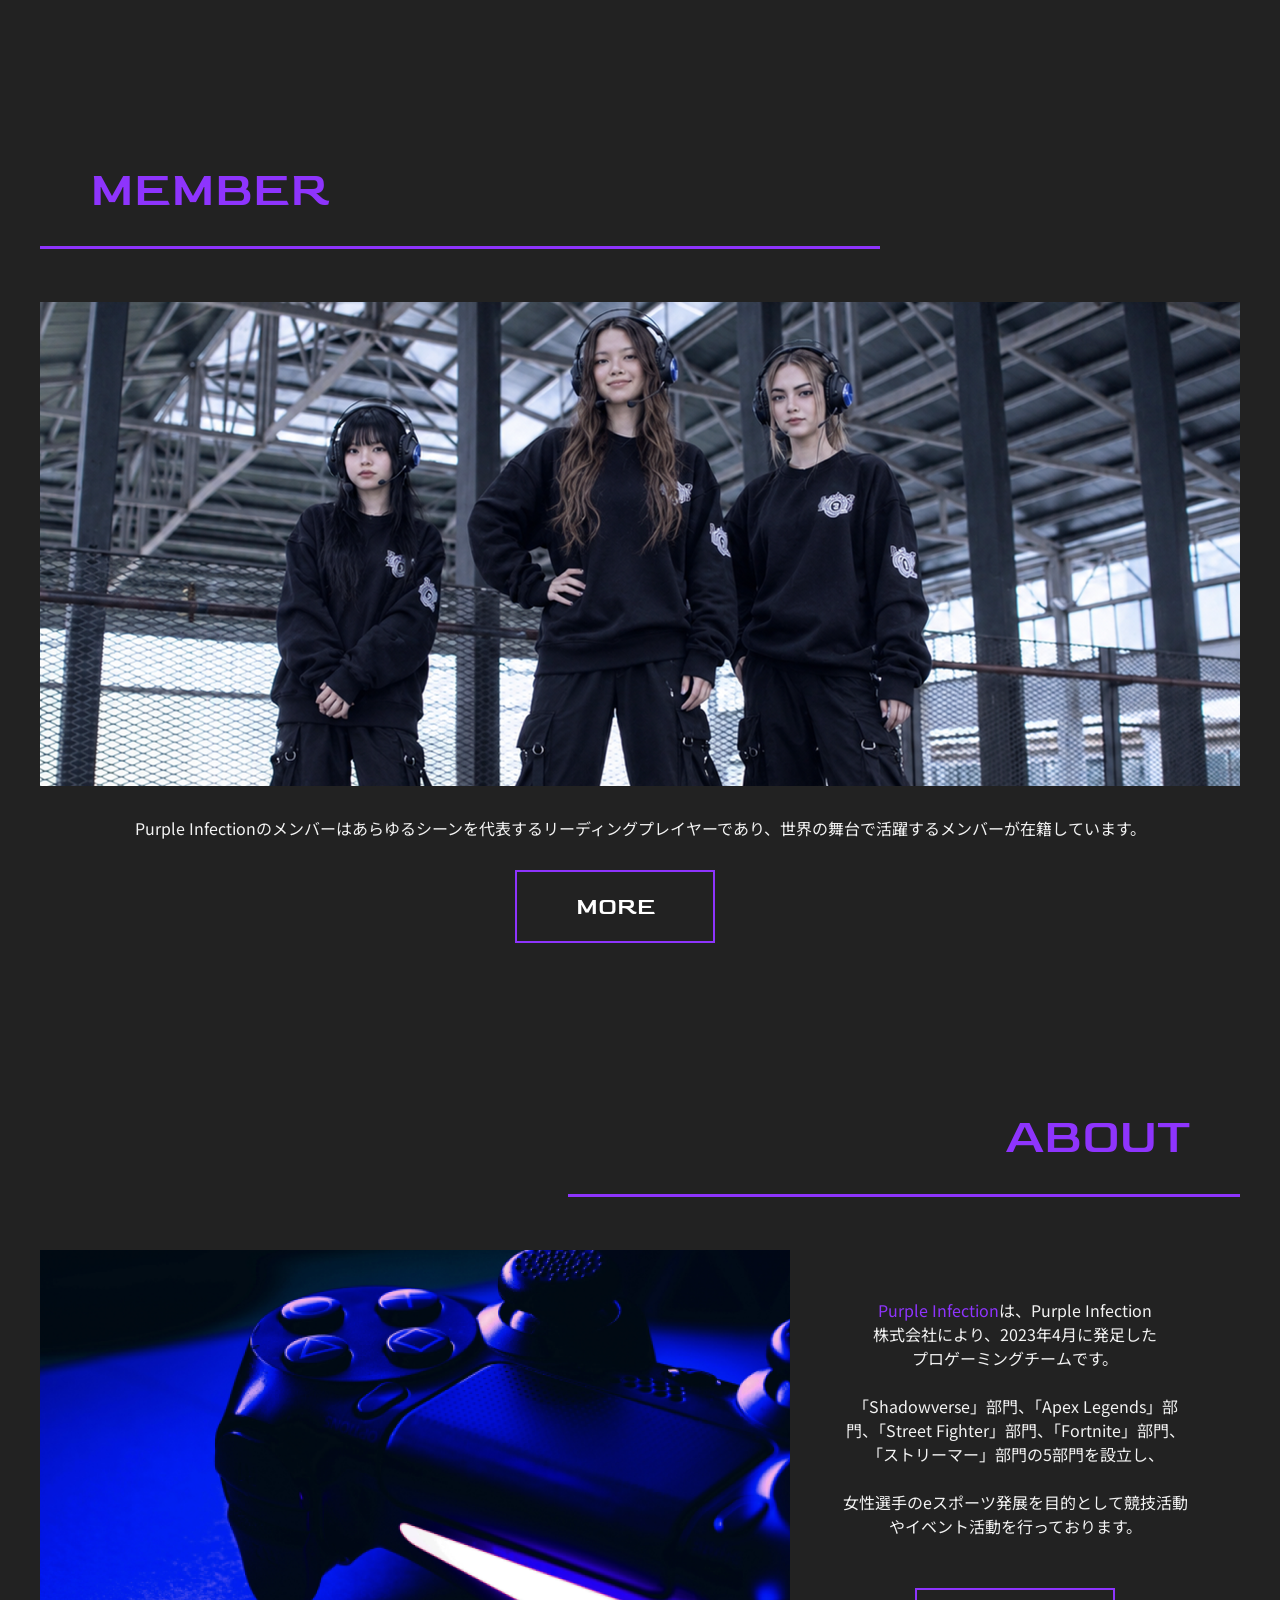
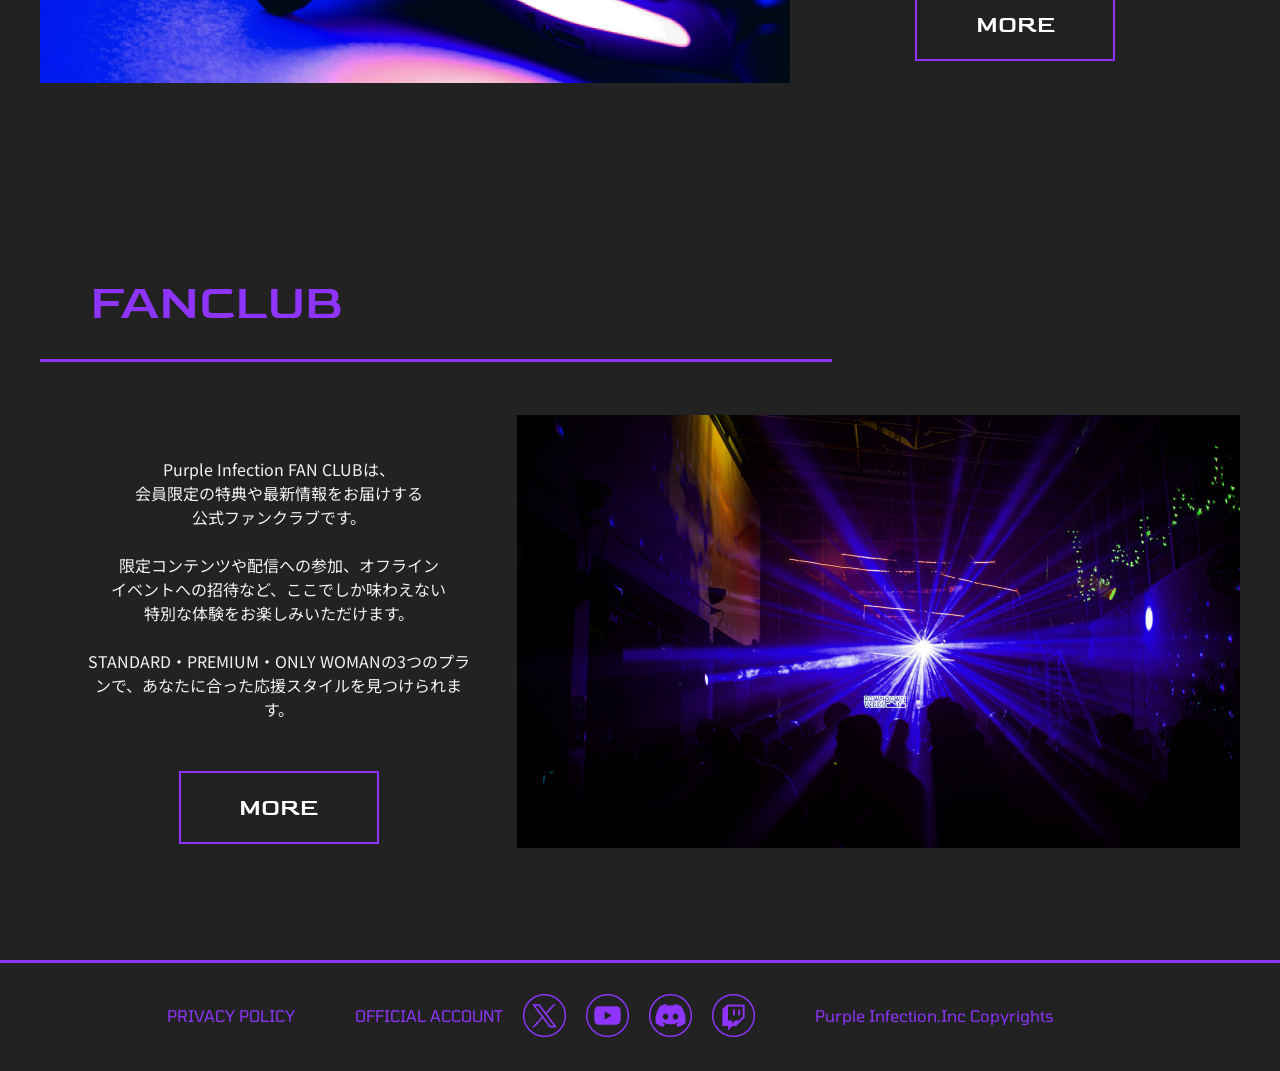
==== commit 2241ac47: "Update index.html" ====
--- a/index.html
+++ b/index.html
@@ -286,10 +286,10 @@
             <ul class="footer_list">
                 <li><a href="/privacy/index.html">PRIVACY POLICY</a></li>
                 <li><p>OFFICIAL ACCOUNT</p></li>
-                <li><a href="#"><img src="/img/x_logo.png" width="43" height="44" ></a></li>
-                <li><a href="#"><img src="/img/youtube_logo.png" width="43" height="44" ></a></li>
-                <li><a href="#"><img src="/img/discord_logo.png" width="43" height="44"></a></li>
-                <li><a href="#"><img src="/img/twitch_logo.png" width="43" height="44"></a></li>
+                <li><a href="#"><img src="./img/x_logo.png" width="43" height="44" ></a></li>
+                <li><a href="#"><img src="./img/youtube_logo.png" width="43" height="44" ></a></li>
+                <li><a href="#"><img src="./img/discord_logo.png" width="43" height="44"></a></li>
+                <li><a href="#"><img src="./img/twitch_logo.png" width="43" height="44"></a></li>
                 <li><p>Purple Infection.Inc Copyrights</p></li>
                 <li></li>
             </ul>
--- a/css/style.css
+++ b/css/style.css
@@ -1,5 +1,5 @@
 @charset "utf-8";
-img{max-width: 100%;height:auto;}
+/* img{max-width: 100%;height:auto;} */
 /* CSS Document */
 
 
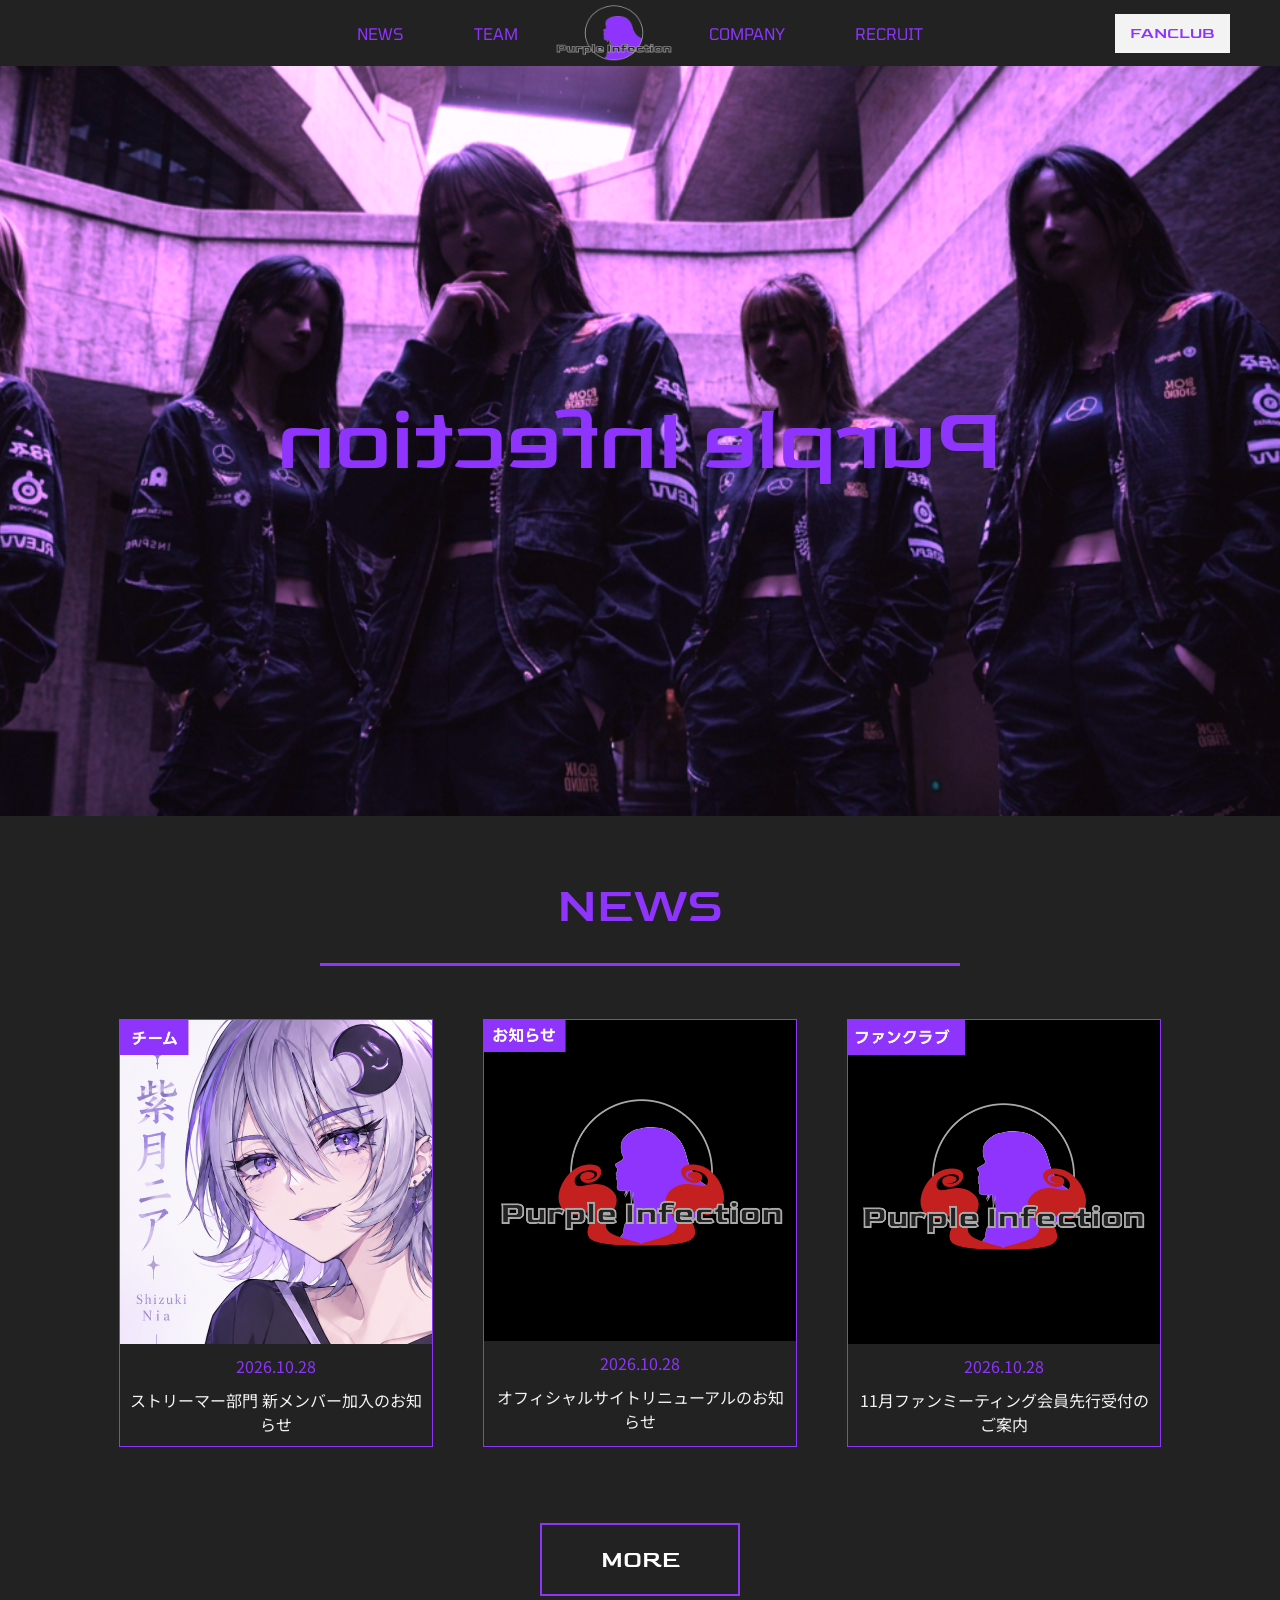
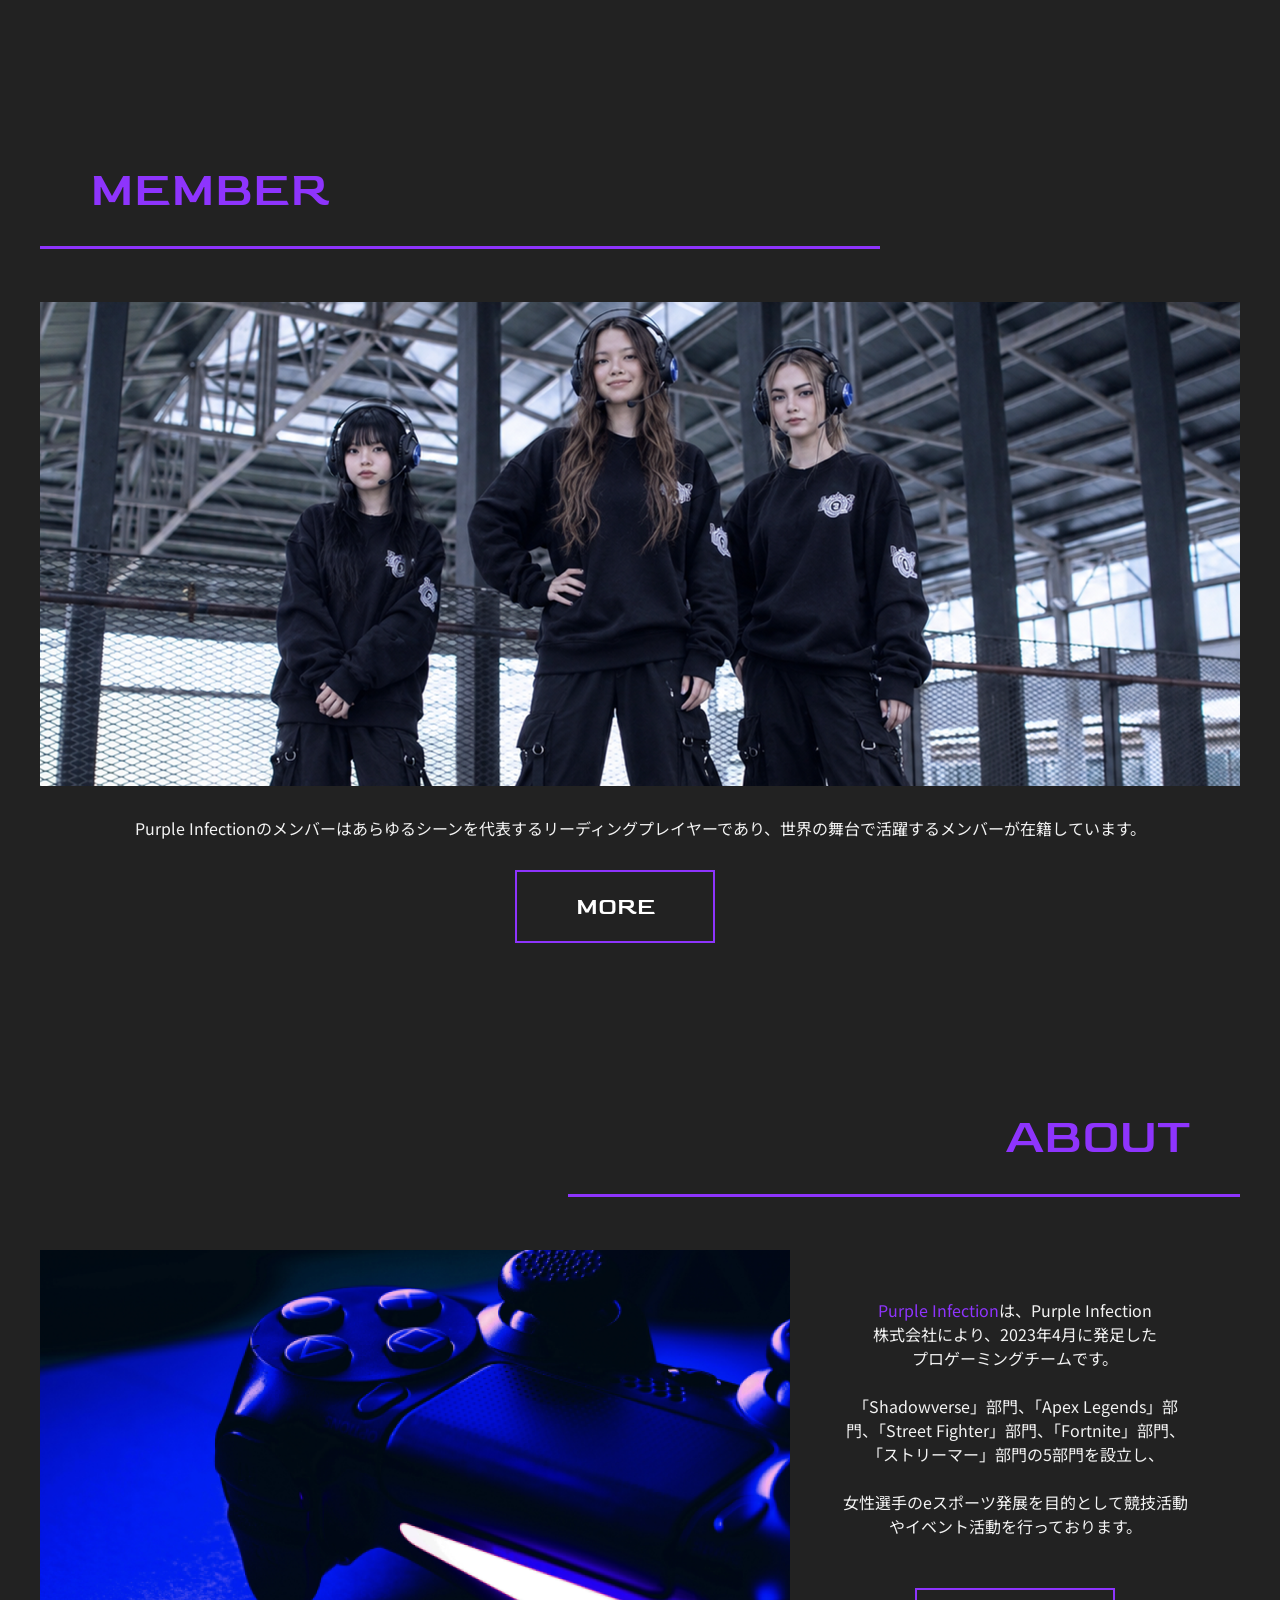
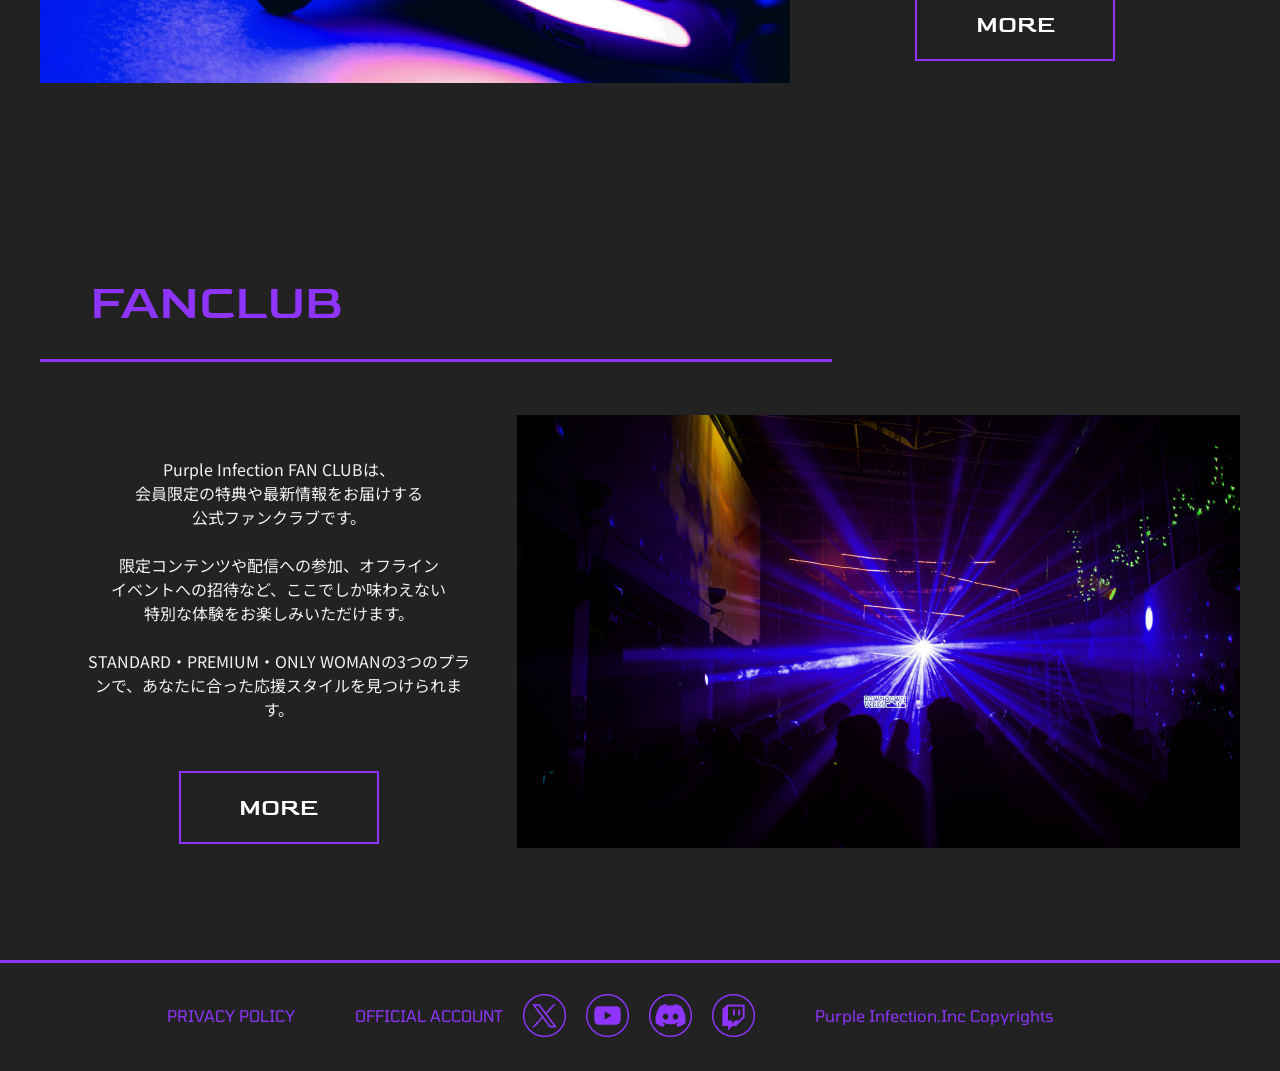
==== commit 803defd2: "Update index.html" ====
--- a/index.html
+++ b/index.html
@@ -30,55 +30,55 @@
                     <div class="mega-menu-content">
                         <div class="mega-menu-section">
                             <ul>
-                                <li><a href="/news_top/index.html">NEWS</a></li>
-                            </ul>
-                        </div>
-                        <div class="mega-menu-section">
-                            <ul>
-                                <li><a href="/about/index.html">ABOUT</a></li>
-                                <li><a href="/member/index.html">MEMBER</a></li>
-                            </ul>
-                        </div>
-                        <div class="mega-menu-section">
-                            <ul>
-                                <li><a href="/company/index.html">COMPANY</a></li>
+                                <li><a href="./news_top/index.html">NEWS</a></li>
+                            </ul>
+                        </div>
+                        <div class="mega-menu-section">
+                            <ul>
+                                <li><a href="./about/index.html">ABOUT</a></li>
+                                <li><a href="./member/index.html">MEMBER</a></li>
+                            </ul>
+                        </div>
+                        <div class="mega-menu-section">
+                            <ul>
+                                <li><a href="./company/index.html">COMPANY</a></li>
                                 <li><a href="#">CONTACT</a></li>
-                                <li><a href="/privacy/index.html">PRIVACY POLICY</a></li>
-                            </ul>
-                        </div>
-                        <div class="mega-menu-section">
-                            <ul>
-                                <li><a href="/recruit/index.html">RECRUIT</a></li>
+                                <li><a href="./privacy/index.html">PRIVACY POLICY</a></li>
+                            </ul>
+                        </div>
+                        <div class="mega-menu-section">
+                            <ul>
+                                <li><a href="./recruit/index.html">RECRUIT</a></li>
                             </ul>
                         </div>
                     </div>
                 </div>
             </li>
             <li class="nav-item">
-                <a href="/member/index.html" class="nav-link">TEAM</a>
+                <a href="./member/index.html" class="nav-link">TEAM</a>
                 <div class="mega-menu fade">
                     <div class="mega-menu-content">
                         <div class="mega-menu-section">
                             <ul>
-                                <li><a href="/news_top/index.html">NEWS</a></li>
-                            </ul>
-                        </div>
-                        <div class="mega-menu-section">
-                            <ul>
-                                <li><a href="/about/index.html">ABOUT</a></li>
-                                <li><a href="/member/index.html">MEMBER</a></li>
-                            </ul>
-                        </div>
-                        <div class="mega-menu-section">
-                            <ul>
-                                <li><a href="/company/index.html">COMPANY</a></li>
+                                <li><a href="./news_top/index.html">NEWS</a></li>
+                            </ul>
+                        </div>
+                        <div class="mega-menu-section">
+                            <ul>
+                                <li><a href="./about/index.html">ABOUT</a></li>
+                                <li><a href="./member/index.html">MEMBER</a></li>
+                            </ul>
+                        </div>
+                        <div class="mega-menu-section">
+                            <ul>
+                                <li><a href="./company/index.html">COMPANY</a></li>
                                 <li><a href="#">CONTACT</a></li>
-                                <li><a href="/privacy/index.html">PRIVACY POLICY</a></li>
-                            </ul>
-                        </div>
-                        <div class="mega-menu-section">
-                            <ul>
-                                <li><a href="/recruit/index.html">RECRUIT</a></li>
+                                <li><a href="./privacy/index.html">PRIVACY POLICY</a></li>
+                            </ul>
+                        </div>
+                        <div class="mega-menu-section">
+                            <ul>
+                                <li><a href="./recruit/index.html">RECRUIT</a></li>
                             </ul>
                         </div>
                     </div>
@@ -86,7 +86,7 @@
             </li>
 
             <div class="logo-area">
-                <a href="/index.html" class="logo-btn"><img src="./img/logo1.png" class="logo" width="121" height="64"></a>
+                <a href="./index.html" class="logo-btn"><img src="./img/logo1.png" class="logo" width="121" height="64"></a>
             </div>
 
             <li class="nav-item" >
@@ -95,25 +95,25 @@
                     <div class="mega-menu-content">
                         <div class="mega-menu-section">
                             <ul>
-                                <li><a href="/news_top/index.html">NEWS</a></li>
-                            </ul>
-                        </div>
-                        <div class="mega-menu-section">
-                            <ul>
-                                <li><a href="/about/index.html">ABOUT</a></li>
-                                <li><a href="/member/index.html">MEMBER</a></li>
-                            </ul>
-                        </div>
-                        <div class="mega-menu-section">
-                            <ul>
-                                <li><a href="/company/index.html">COMPANY</a></li>
+                                <li><a href="./news_top/index.html">NEWS</a></li>
+                            </ul>
+                        </div>
+                        <div class="mega-menu-section">
+                            <ul>
+                                <li><a href="./about/index.html">ABOUT</a></li>
+                                <li><a href="./member/index.html">MEMBER</a></li>
+                            </ul>
+                        </div>
+                        <div class="mega-menu-section">
+                            <ul>
+                                <li><a href="./company/index.html">COMPANY</a></li>
                                 <li><a href="#">CONTACT</a></li>
-                                <li><a href="/privacy/index.html">PRIVACY POLICY</a></li>
-                            </ul>
-                        </div>
-                        <div class="mega-menu-section">
-                            <ul>
-                                <li><a href="/recruit/index.html">RECRUIT</a></li>
+                                <li><a href="./privacy/index.html">PRIVACY POLICY</a></li>
+                            </ul>
+                        </div>
+                        <div class="mega-menu-section">
+                            <ul>
+                                <li><a href="./recruit/index.html">RECRUIT</a></li>
                             </ul>
                         </div>
                     </div>
@@ -125,32 +125,32 @@
                     <div class="mega-menu-content">
                         <div class="mega-menu-section">
                             <ul>
-                                <li><a href="/news_top/index.html">NEWS</a></li>
-                            </ul>
-                        </div>
-                        <div class="mega-menu-section">
-                            <ul>
-                                <li><a href="/about/index.html">ABOUT</a></li>
-                                <li><a href="/member/index.html">MEMBER</a></li>
-                            </ul>
-                        </div>
-                        <div class="mega-menu-section">
-                            <ul>
-                                <li><a href="/company/index.html">COMPANY</a></li>
+                                <li><a href="./news_top/index.html">NEWS</a></li>
+                            </ul>
+                        </div>
+                        <div class="mega-menu-section">
+                            <ul>
+                                <li><a href="./about/index.html">ABOUT</a></li>
+                                <li><a href="./member/index.html">MEMBER</a></li>
+                            </ul>
+                        </div>
+                        <div class="mega-menu-section">
+                            <ul>
+                                <li><a href="./company/index.html">COMPANY</a></li>
                                 <li><a href="#">CONTACT</a></li>
-                                <li><a href="/privacy/index.html">PRIVACY POLICY</a></li>
-                            </ul>
-                        </div>
-                        <div class="mega-menu-section">
-                            <ul>
-                                <li><a href="/recruit/index.html">RECRUIT</a></li>
+                                <li><a href="./privacy/index.html">PRIVACY POLICY</a></li>
+                            </ul>
+                        </div>
+                        <div class="mega-menu-section">
+                            <ul>
+                                <li><a href="./recruit/index.html">RECRUIT</a></li>
                             </ul>
                         </div>
                     </div>
                 </div>
             </li>
             <li class="nav-item-cta">
-                <a href="/fanclub/index.html" class="nav-link-cta">FANCLUB</a>
+                <a href="./fanclub/index.html" class="nav-link-cta">FANCLUB</a>
             </li>
         </ul>
     </nav>
@@ -211,7 +211,7 @@
         </div>
 
         <div class="btn_area">
-            <a href="/news_top/index.html" class="explore_btn"><span class="explore_text">MORE</span></a>
+            <a href="./news_top/index.html" class="explore_btn"><span class="explore_text">MORE</span></a>
         </div>
         </div>
     </section>
@@ -228,7 +228,7 @@
 
         <div class="member_btn">
             <div class="btn_area">
-                <a href="/member/index.html" class="explore_btn"><span class="explore_text">MORE</span></a>
+                <a href="./member/index.html" class="explore_btn"><span class="explore_text">MORE</span></a>
             </div>
         </div>
     </section>
@@ -249,7 +249,7 @@
 
                 <div class="about_btn">
                     <div class="btn_area">
-                        <a href="/about/index.html" class="explore_btn"><span class="explore_text">MORE</span></a>
+                        <a href="./about/index.html" class="explore_btn"><span class="explore_text">MORE</span></a>
                     </div>
                 </div>
             </div>
@@ -269,7 +269,7 @@
 
                 <div class="fanclub_btn">
                     <div class="btn_area">
-                        <a href="/fanclub/index.html" class="explore_btn"><span class="explore_text">MORE</span></a>
+                        <a href="./fanclub/index.html" class="explore_btn"><span class="explore_text">MORE</span></a>
                     </div>
                 </div>
             </div>
@@ -284,7 +284,7 @@
         <hr class="top_footer_line"></hr>
         <div class="footer_area">
             <ul class="footer_list">
-                <li><a href="/privacy/index.html">PRIVACY POLICY</a></li>
+                <li><a href="./privacy/index.html">PRIVACY POLICY</a></li>
                 <li><p>OFFICIAL ACCOUNT</p></li>
                 <li><a href="#"><img src="./img/x_logo.png" width="43" height="44" ></a></li>
                 <li><a href="#"><img src="./img/youtube_logo.png" width="43" height="44" ></a></li>
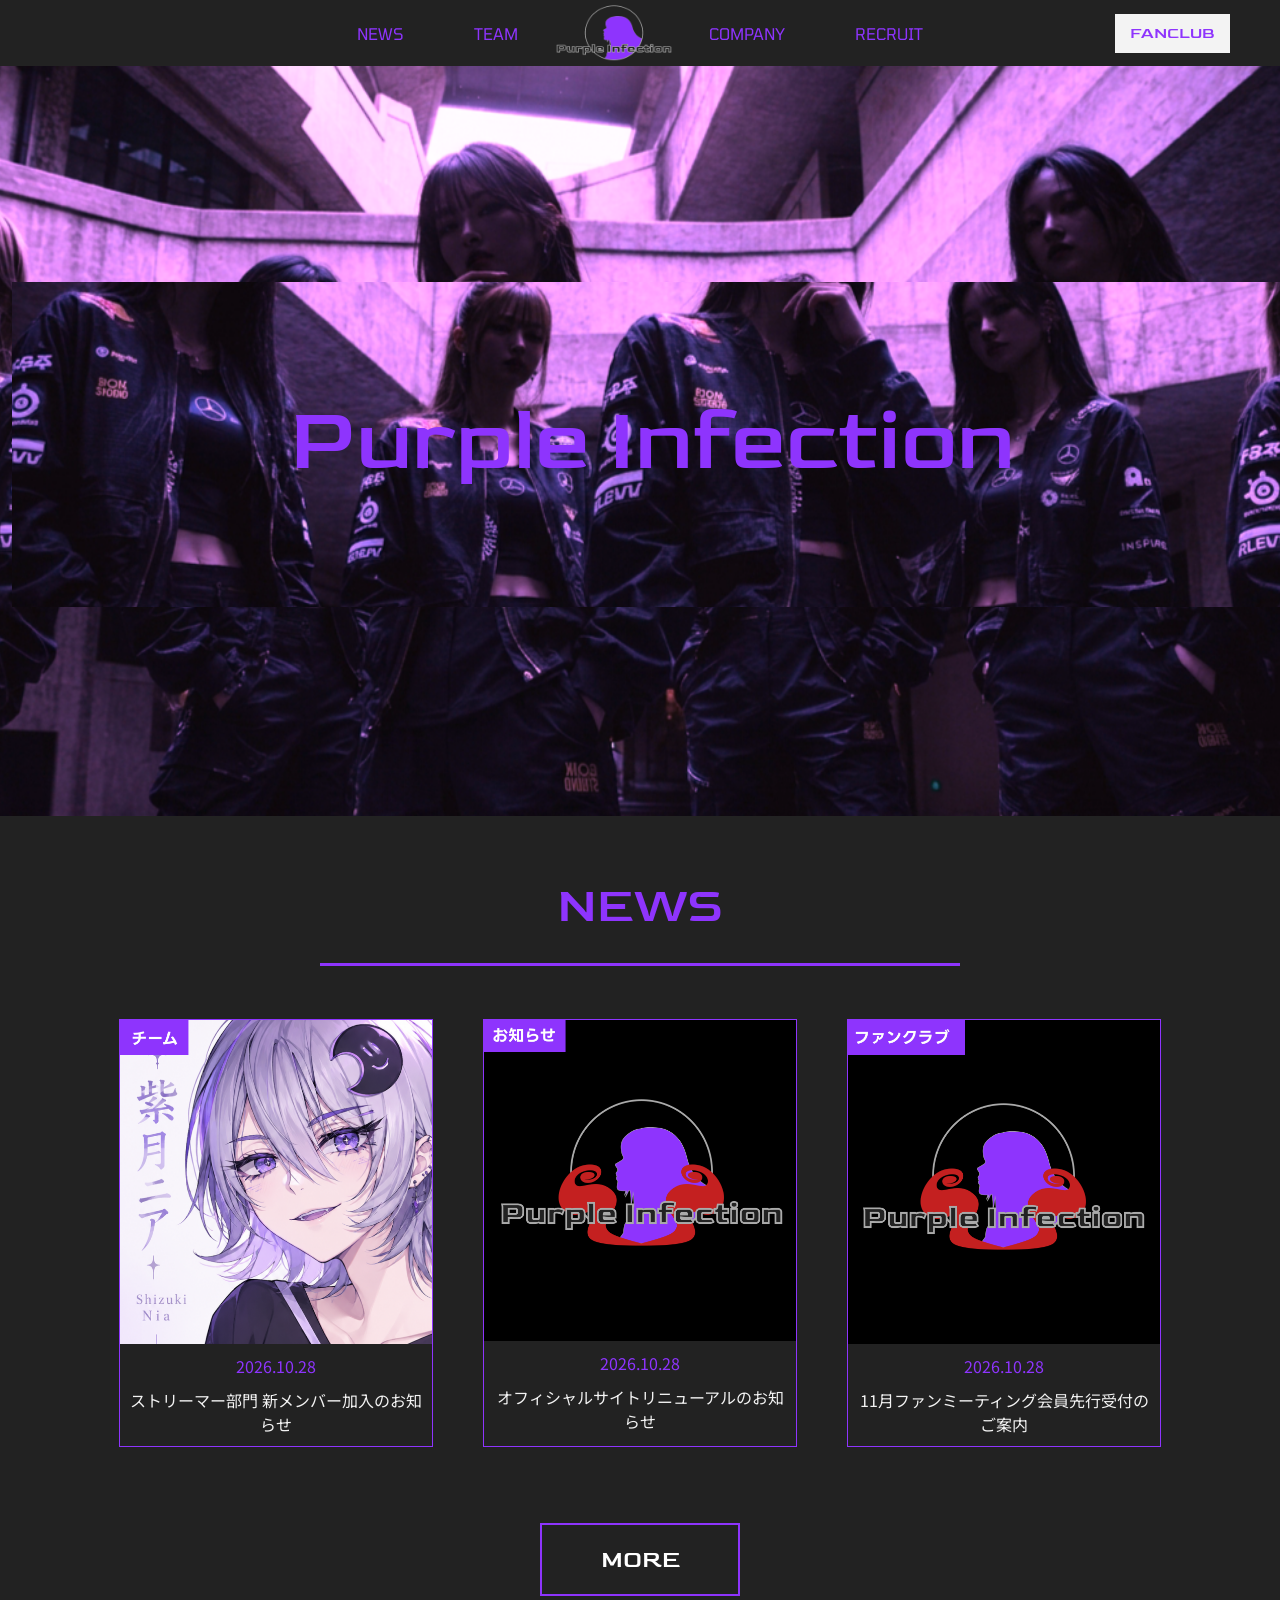
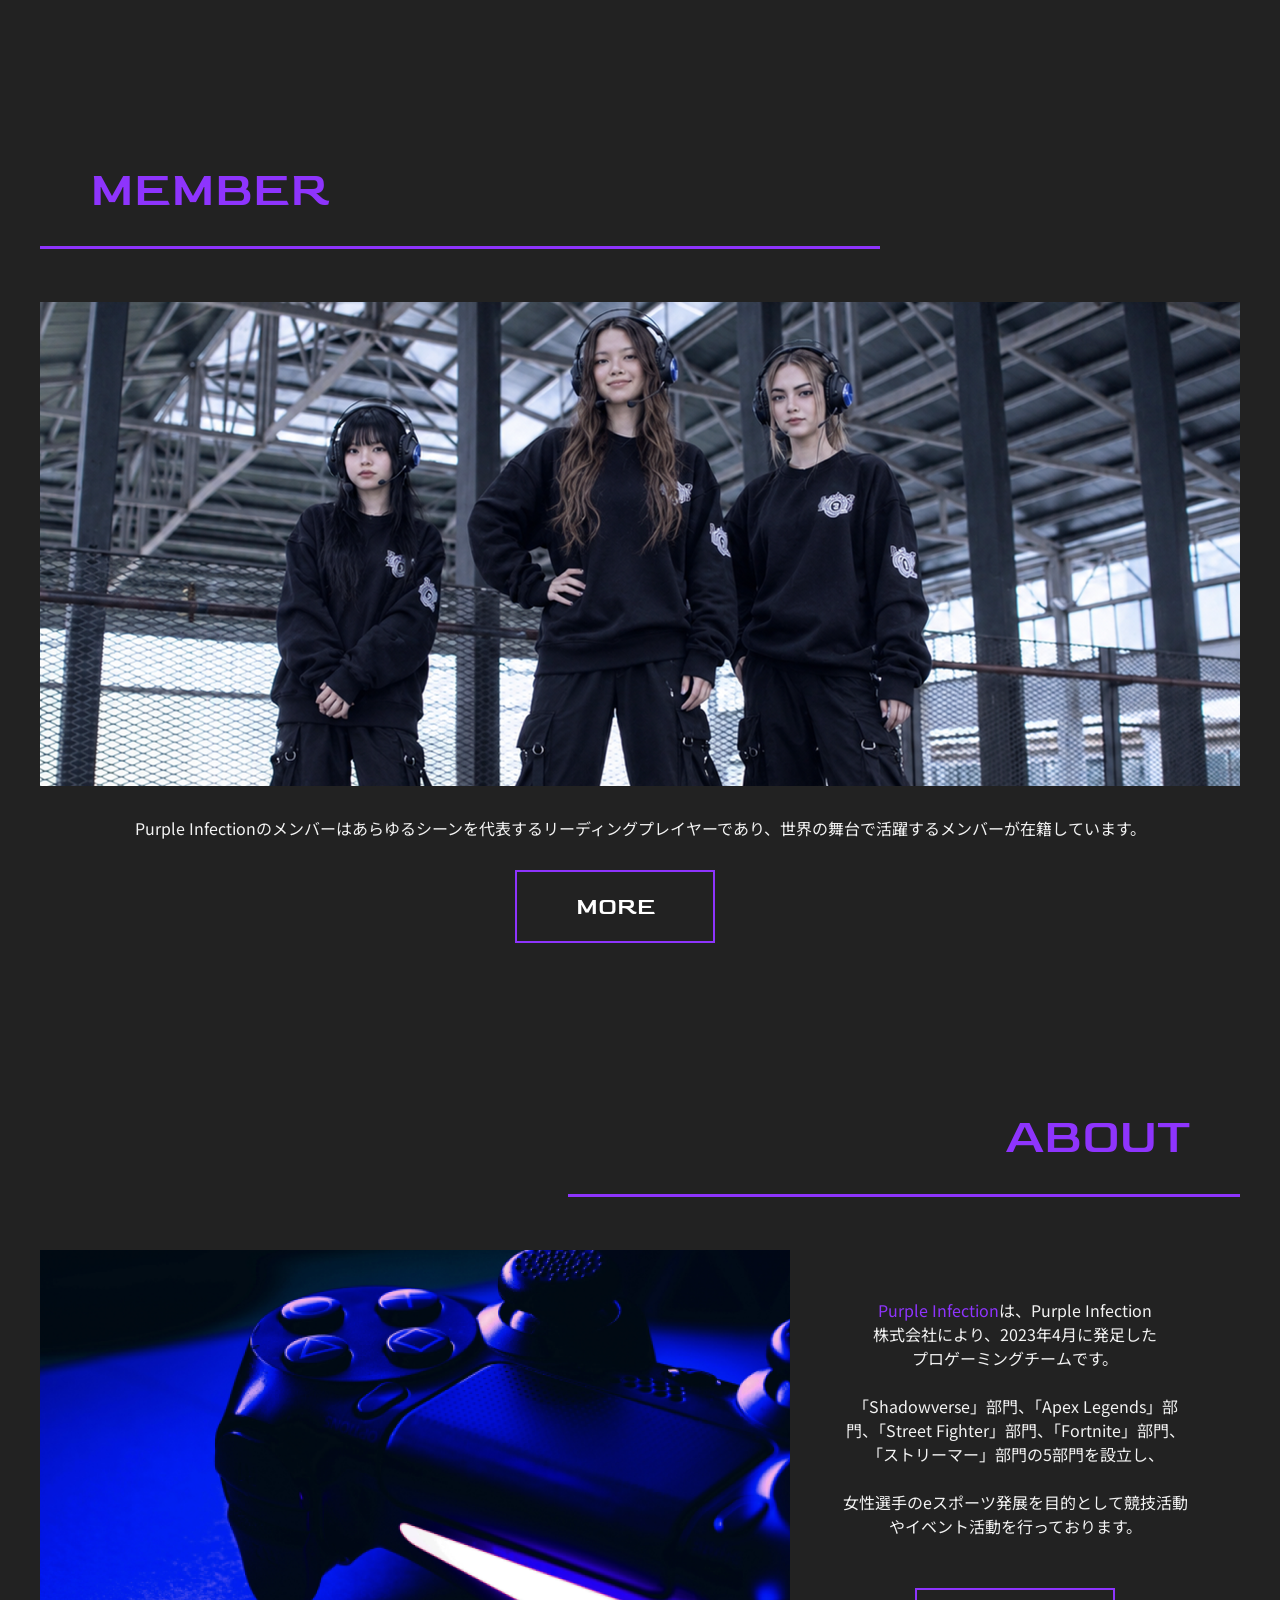
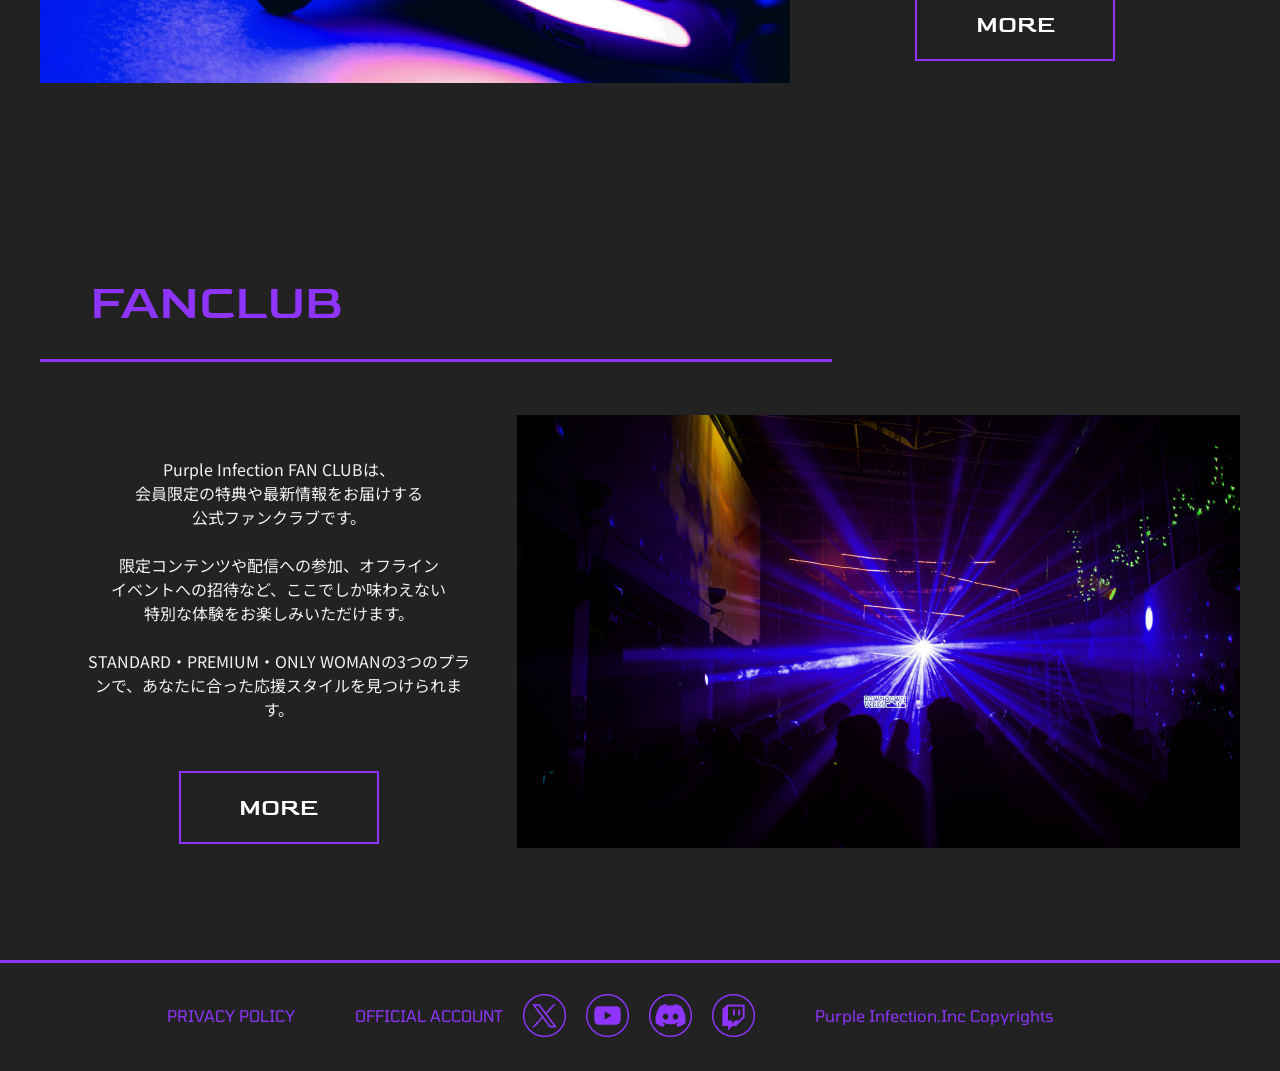
==== commit 1dc1ca99: "Update index.html" ====
--- a/index.html
+++ b/index.html
@@ -86,7 +86,7 @@
             </li>
 
             <div class="logo-area">
-                <a href="./index.html" class="logo-btn"><img src="./img/logo1.png" class="logo" width="121" height="64"></a>
+                <a href="./index.html" class="logo-btn"><img src="../img/logo1.png" class="logo" width="121" height="64"></a>
             </div>
 
             <li class="nav-item" >
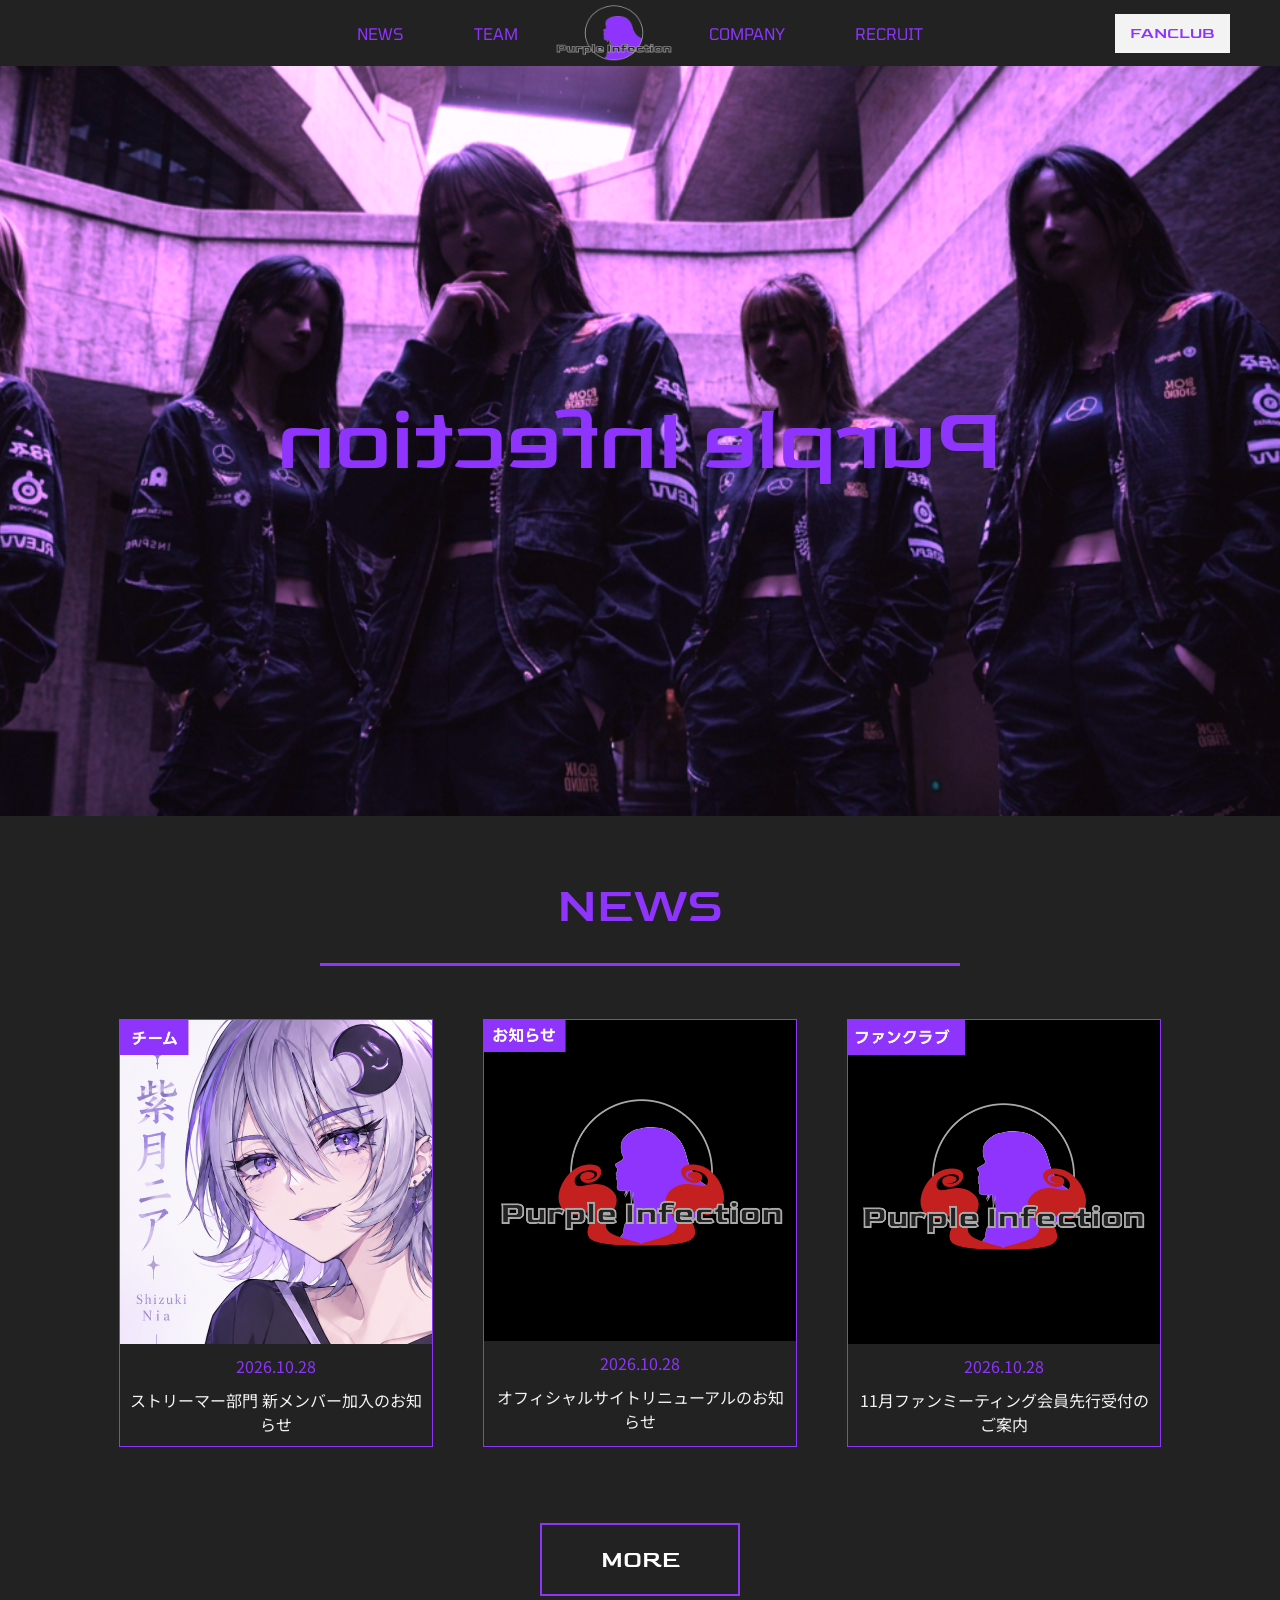
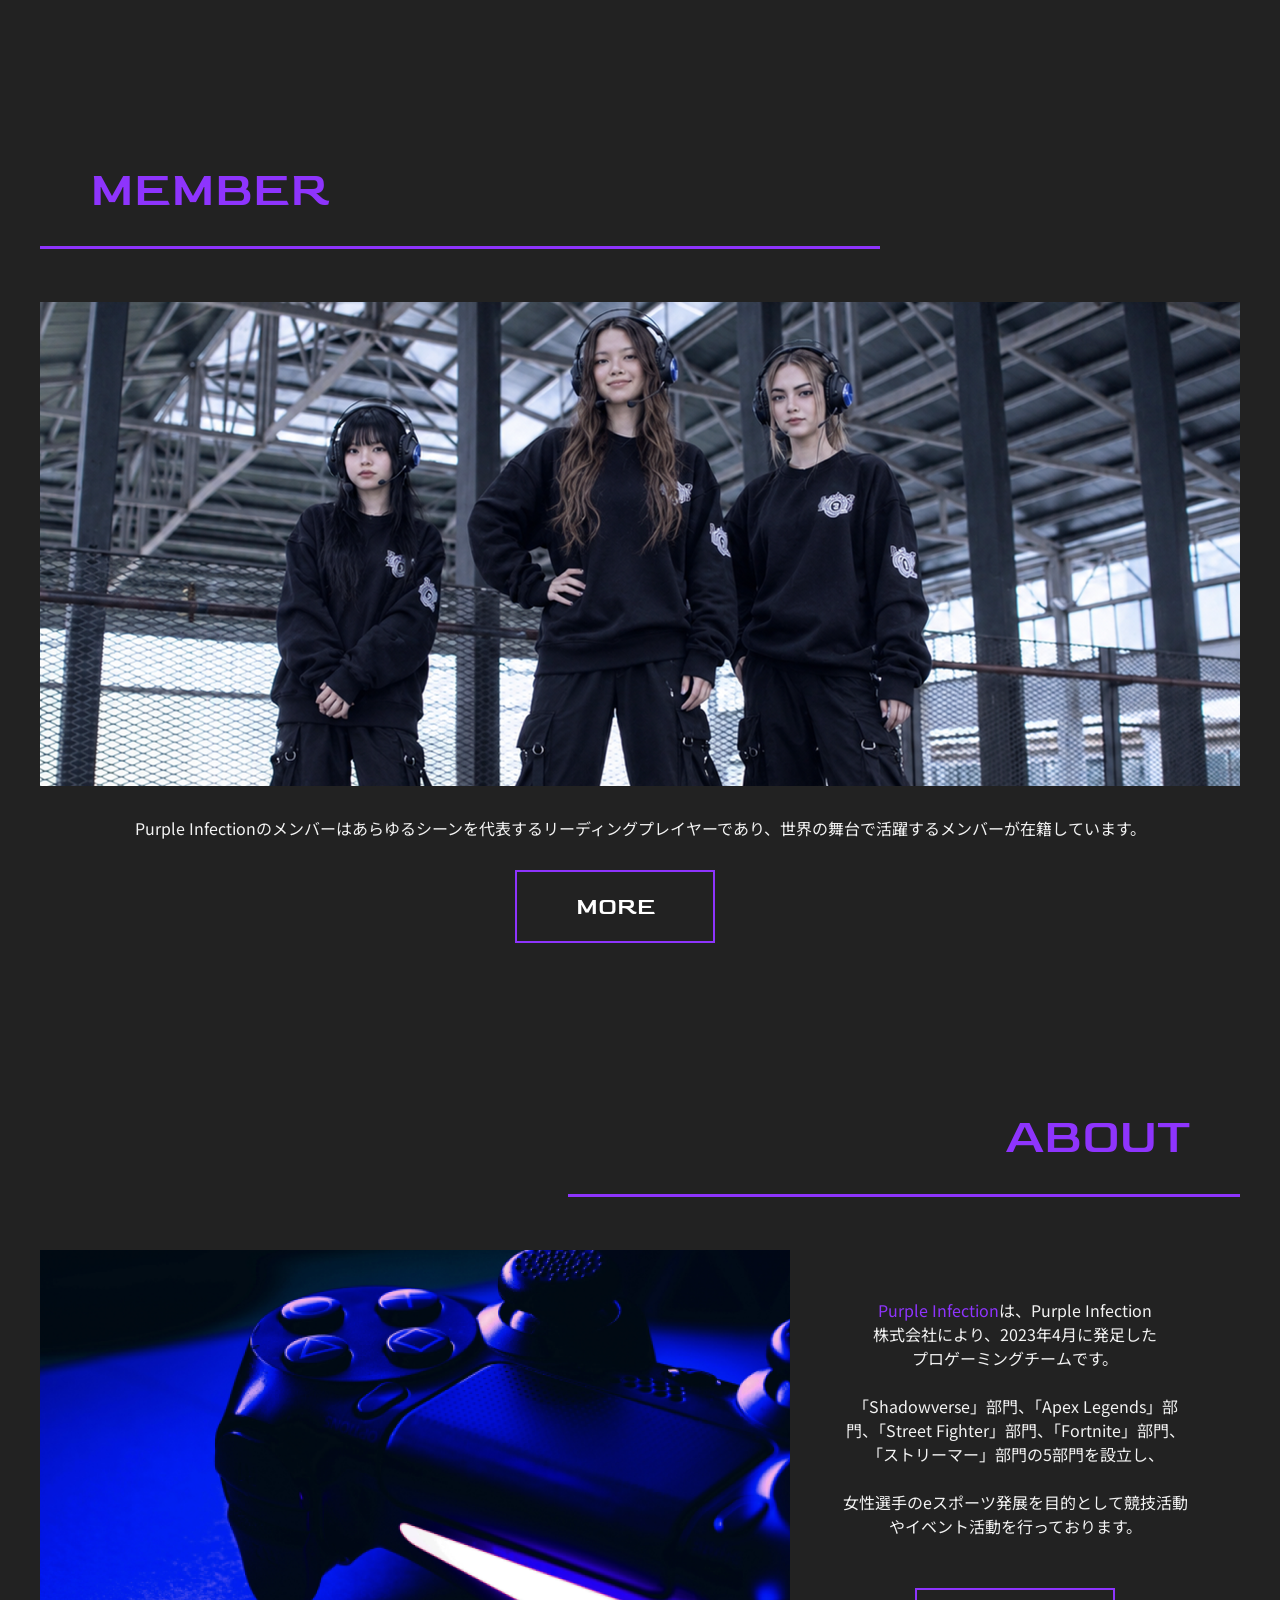
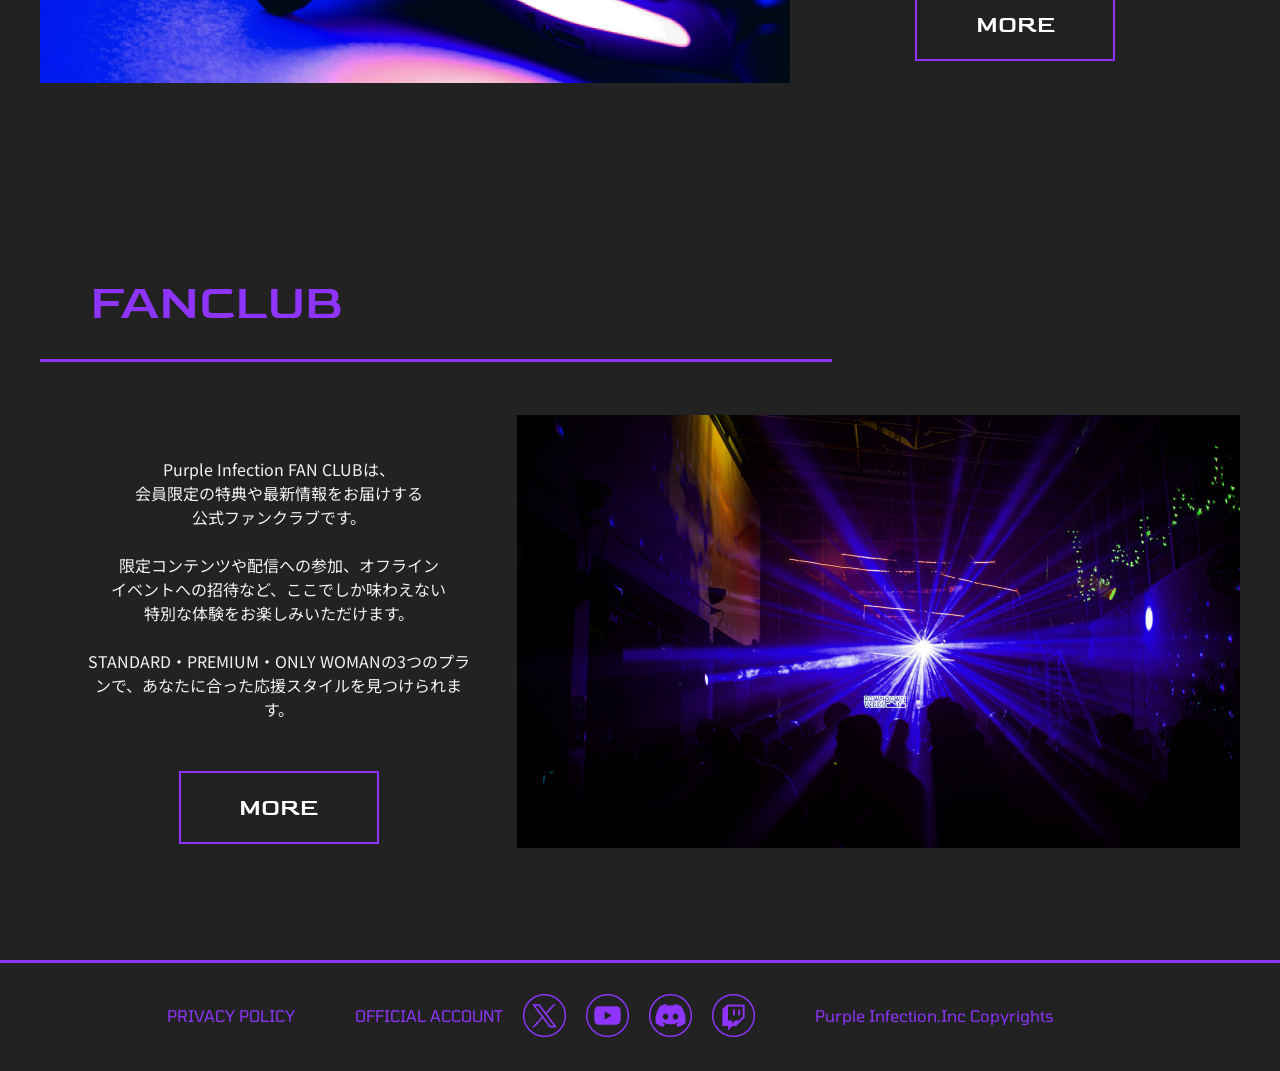
==== commit 6fb05a3f: "Update index.html" ====
--- a/index.html
+++ b/index.html
@@ -86,7 +86,7 @@
             </li>
 
             <div class="logo-area">
-                <a href="./index.html" class="logo-btn"><img src="../img/logo1.png" class="logo" width="121" height="64"></a>
+                <a href="./index.html" class="logo-btn"><img src="./img/logo1.png" class="logo" width="121" height="64"></a>
             </div>
 
             <li class="nav-item" >
